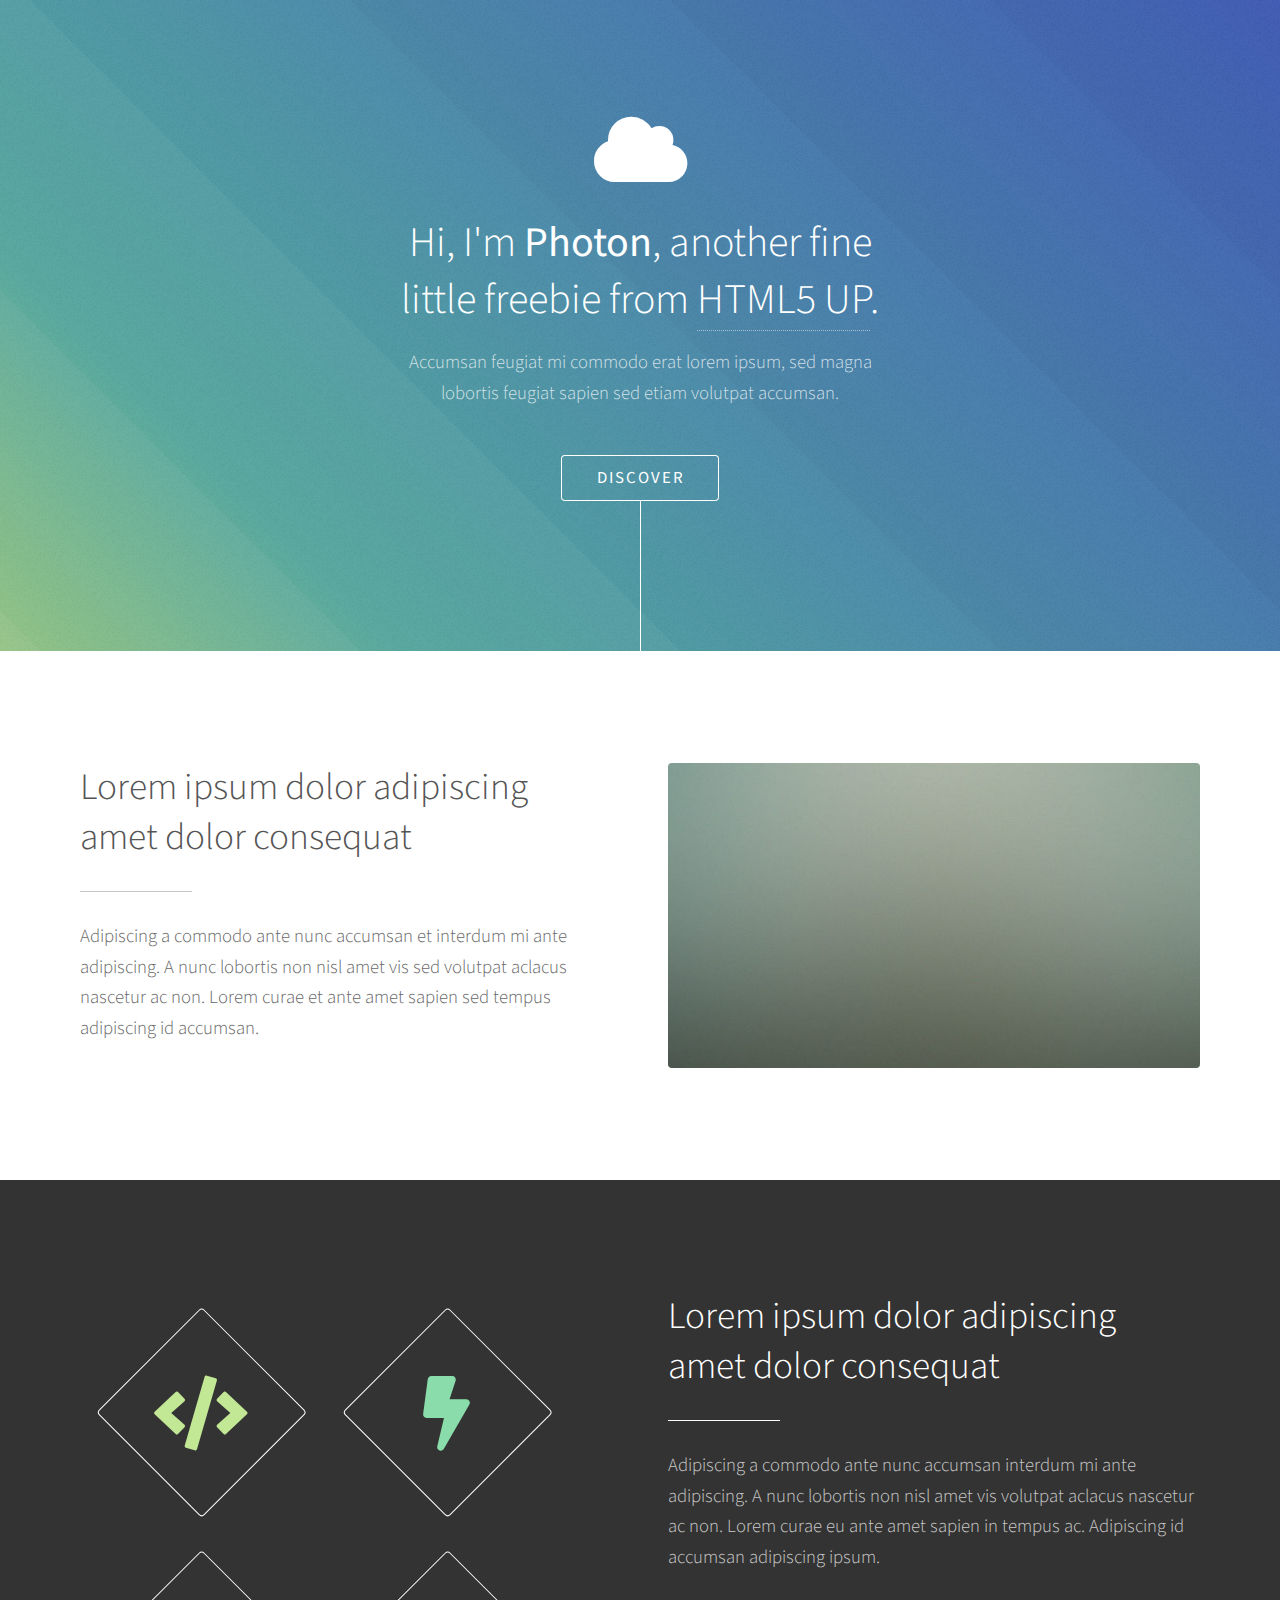
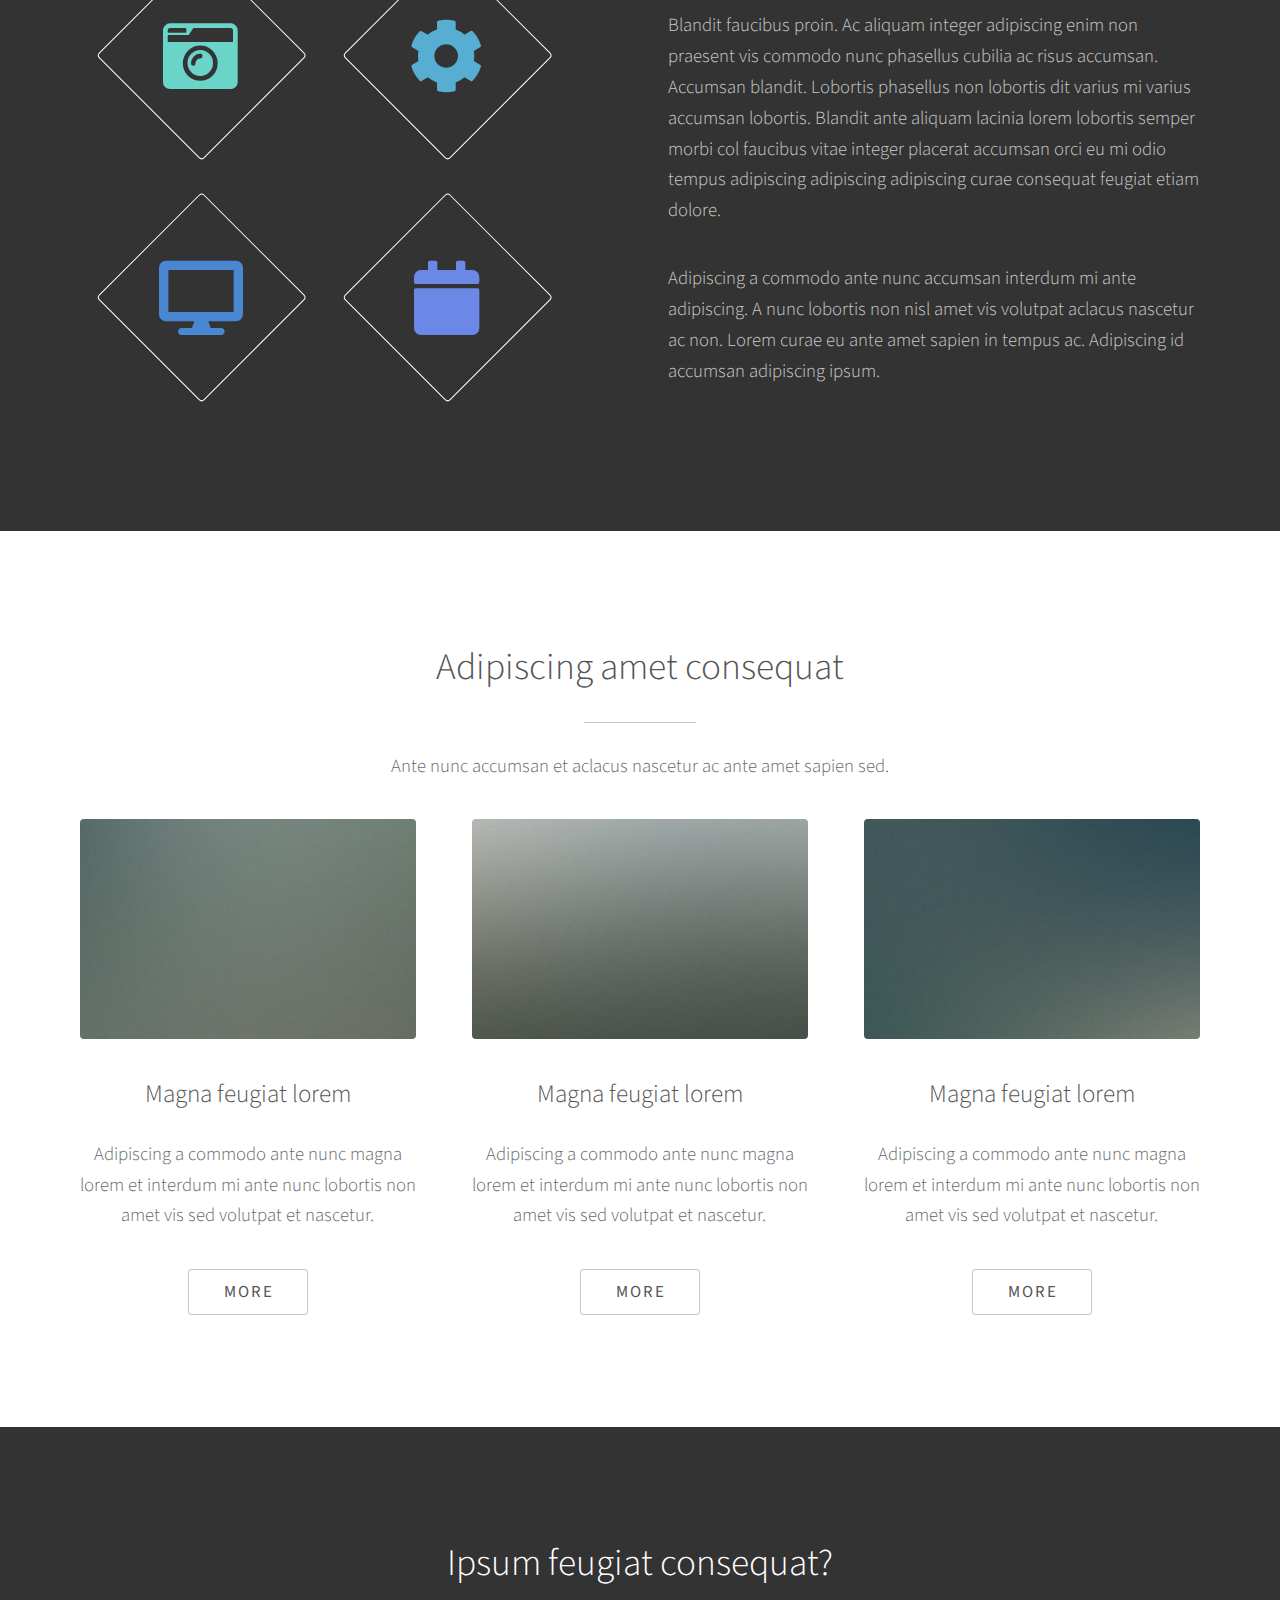
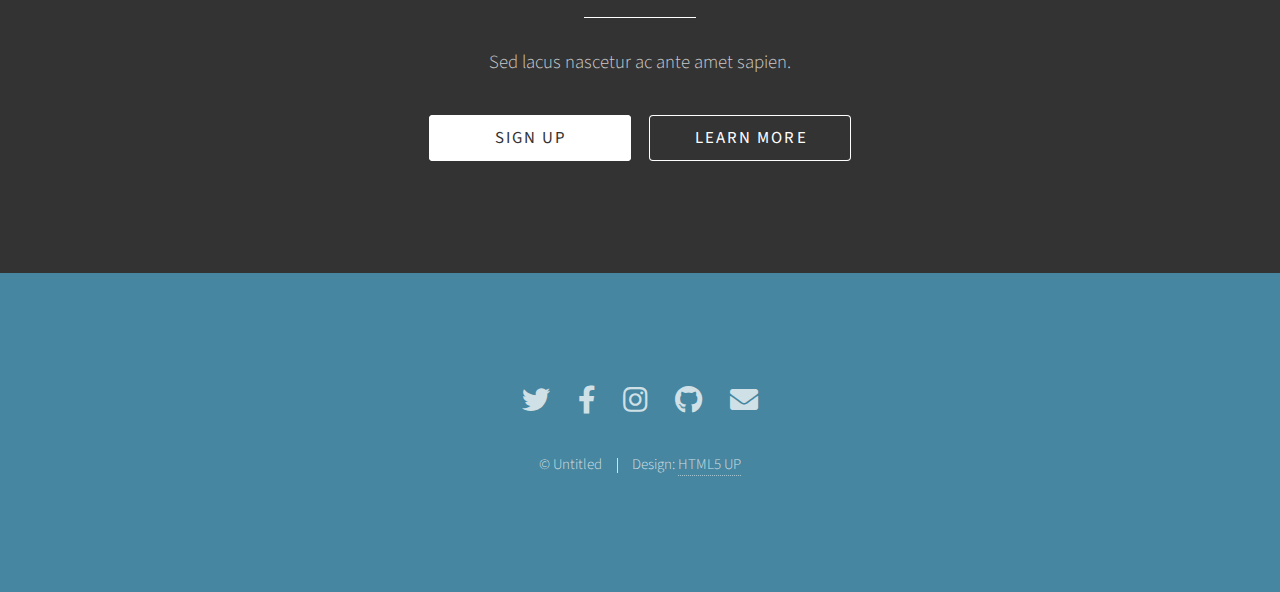
==== index.html @ ddff5d3e "Initial commit" ====
<!DOCTYPE HTML>
<!--
	Photon by HTML5 UP
	html5up.net | @ajlkn
	Free for personal and commercial use under the CCA 3.0 license (html5up.net/license)
-->
<html>
	<head>
		<title>Photon by HTML5 UP</title>
		<meta charset="utf-8" />
		<meta name="viewport" content="width=device-width, initial-scale=1, user-scalable=no" />
		<link rel="stylesheet" href="assets/css/main.css" />
		<noscript><link rel="stylesheet" href="assets/css/noscript.css" /></noscript>
	</head>
	<body class="is-preload">

		<!-- Header -->
			<section id="header">
				<div class="inner">
					<span class="icon solid major fa-cloud"></span>
					<h1>Hi, I'm <strong>Photon</strong>, another fine<br />
					little freebie from <a href="http://html5up.net">HTML5 UP</a>.</h1>
					<p>Accumsan feugiat mi commodo erat lorem ipsum, sed magna<br />
					lobortis feugiat sapien sed etiam volutpat accumsan.</p>
					<ul class="actions special">
						<li><a href="#one" class="button scrolly">Discover</a></li>
					</ul>
				</div>
			</section>

		<!-- One -->
			<section id="one" class="main style1">
				<div class="container">
					<div class="row gtr-150">
						<div class="col-6 col-12-medium">
							<header class="major">
								<h2>Lorem ipsum dolor adipiscing<br />
								amet dolor consequat</h2>
							</header>
							<p>Adipiscing a commodo ante nunc accumsan et interdum mi ante adipiscing. A nunc lobortis non nisl amet vis sed volutpat aclacus nascetur ac non. Lorem curae et ante amet sapien sed tempus adipiscing id accumsan.</p>
						</div>
						<div class="col-6 col-12-medium imp-medium">
							<span class="image fit"><img src="images/pic01.jpg" alt="" /></span>
						</div>
					</div>
				</div>
			</section>

		<!-- Two -->
			<section id="two" class="main style2">
				<div class="container">
					<div class="row gtr-150">
						<div class="col-6 col-12-medium">
							<ul class="major-icons">
								<li><span class="icon solid style1 major fa-code"></span></li>
								<li><span class="icon solid style2 major fa-bolt"></span></li>
								<li><span class="icon solid style3 major fa-camera-retro"></span></li>
								<li><span class="icon solid style4 major fa-cog"></span></li>
								<li><span class="icon solid style5 major fa-desktop"></span></li>
								<li><span class="icon solid style6 major fa-calendar"></span></li>
							</ul>
						</div>
						<div class="col-6 col-12-medium">
							<header class="major">
								<h2>Lorem ipsum dolor adipiscing<br />
								amet dolor consequat</h2>
							</header>
							<p>Adipiscing a commodo ante nunc accumsan interdum mi ante adipiscing. A nunc lobortis non nisl amet vis volutpat aclacus nascetur ac non. Lorem curae eu ante amet sapien in tempus ac. Adipiscing id accumsan adipiscing ipsum.</p>
							<p>Blandit faucibus proin. Ac aliquam integer adipiscing enim non praesent vis commodo nunc phasellus cubilia ac risus accumsan. Accumsan blandit. Lobortis phasellus non lobortis dit varius mi varius accumsan lobortis. Blandit ante aliquam lacinia lorem lobortis semper morbi col faucibus vitae integer placerat accumsan orci eu mi odio tempus adipiscing adipiscing adipiscing curae consequat feugiat etiam dolore.</p>
							<p>Adipiscing a commodo ante nunc accumsan interdum mi ante adipiscing. A nunc lobortis non nisl amet vis volutpat aclacus nascetur ac non. Lorem curae eu ante amet sapien in tempus ac. Adipiscing id accumsan adipiscing ipsum.</p>
						</div>
					</div>
				</div>
			</section>

		<!-- Three -->
			<section id="three" class="main style1 special">
				<div class="container">
					<header class="major">
						<h2>Adipiscing amet consequat</h2>
					</header>
					<p>Ante nunc accumsan et aclacus nascetur ac ante amet sapien sed.</p>
					<div class="row gtr-150">
						<div class="col-4 col-12-medium">
							<span class="image fit"><img src="images/pic02.jpg" alt="" /></span>
							<h3>Magna feugiat lorem</h3>
							<p>Adipiscing a commodo ante nunc magna lorem et interdum mi ante nunc lobortis non amet vis sed volutpat et nascetur.</p>
							<ul class="actions special">
								<li><a href="#" class="button">More</a></li>
							</ul>
						</div>
						<div class="col-4 col-12-medium">
							<span class="image fit"><img src="images/pic03.jpg" alt="" /></span>
							<h3>Magna feugiat lorem</h3>
							<p>Adipiscing a commodo ante nunc magna lorem et interdum mi ante nunc lobortis non amet vis sed volutpat et nascetur.</p>
							<ul class="actions special">
								<li><a href="#" class="button">More</a></li>
							</ul>
						</div>
						<div class="col-4 col-12-medium">
							<span class="image fit"><img src="images/pic04.jpg" alt="" /></span>
							<h3>Magna feugiat lorem</h3>
							<p>Adipiscing a commodo ante nunc magna lorem et interdum mi ante nunc lobortis non amet vis sed volutpat et nascetur.</p>
							<ul class="actions special">
								<li><a href="#" class="button">More</a></li>
							</ul>
						</div>
					</div>
				</div>
			</section>

		<!-- Four -->
			<section id="four" class="main style2 special">
				<div class="container">
					<header class="major">
						<h2>Ipsum feugiat consequat?</h2>
					</header>
					<p>Sed lacus nascetur ac ante amet sapien.</p>
					<ul class="actions special">
						<li><a href="#" class="button wide primary">Sign Up</a></li>
						<li><a href="#" class="button wide">Learn More</a></li>
					</ul>
				</div>
			</section>

		<!-- Five -->
		<!--
			<section id="five" class="main style1">
				<div class="container">
					<header class="major special">
						<h2>Elements</h2>
					</header>

					<section>
						<h4>Text</h4>
						<p>This is <b>bold</b> and this is <strong>strong</strong>. This is <i>italic</i> and this is <em>emphasized</em>.
						This is <sup>superscript</sup> text and this is <sub>subscript</sub> text.
						This is <u>underlined</u> and this is code: <code>for (;;) { ... }</code>. Finally, <a href="#">this is a link</a>.</p>
						<hr />
						<header>
							<h4>Heading with a Subtitle</h4>
							<p>Lorem ipsum dolor sit amet nullam id egestas urna aliquam</p>
						</header>
						<p>Nunc lacinia ante nunc ac lobortis. Interdum adipiscing gravida odio porttitor sem non mi integer non faucibus ornare mi ut ante amet placerat aliquet. Volutpat eu sed ante lacinia sapien lorem accumsan varius montes viverra nibh in adipiscing blandit tempus accumsan.</p>
						<header>
							<h5>Heading with a Subtitle</h5>
							<p>Lorem ipsum dolor sit amet nullam id egestas urna aliquam</p>
						</header>
						<p>Nunc lacinia ante nunc ac lobortis. Interdum adipiscing gravida odio porttitor sem non mi integer non faucibus ornare mi ut ante amet placerat aliquet. Volutpat eu sed ante lacinia sapien lorem accumsan varius montes viverra nibh in adipiscing blandit tempus accumsan.</p>
						<hr />
						<h2>Heading Level 2</h2>
						<h3>Heading Level 3</h3>
						<h4>Heading Level 4</h4>
						<h5>Heading Level 5</h5>
						<h6>Heading Level 6</h6>
						<hr />
						<h5>Blockquote</h5>
						<blockquote>Fringilla nisl. Donec accumsan interdum nisi, quis tincidunt felis sagittis eget tempus euismod. Vestibulum ante ipsum primis in faucibus vestibulum. Blandit adipiscing eu felis iaculis volutpat ac adipiscing accumsan faucibus. Vestibulum ante ipsum primis in faucibus lorem ipsum dolor sit amet nullam adipiscing eu felis.</blockquote>
						<h5>Preformatted</h5>
						<pre><code>i = 0;

while (!deck.isInOrder()) {
print 'Iteration ' + i;
deck.shuffle();
i++;
}

print 'It took ' + i + ' iterations to sort the deck.';</code></pre>
					</section>

					<section>
						<h4>Lists</h4>
						<div class="row">
							<div class="col-6 col-12-medium">
								<h5>Unordered</h5>
								<ul>
									<li>Dolor pulvinar etiam.</li>
									<li>Sagittis adipiscing.</li>
									<li>Felis enim feugiat.</li>
								</ul>
								<h5>Alternate</h5>
								<ul class="alt">
									<li>Dolor pulvinar etiam.</li>
									<li>Sagittis adipiscing.</li>
									<li>Felis enim feugiat.</li>
								</ul>
							</div>
							<div class="col-6 col-12-medium">
								<h5>Ordered</h5>
								<ol>
									<li>Dolor pulvinar etiam.</li>
									<li>Etiam vel felis viverra.</li>
									<li>Felis enim feugiat.</li>
									<li>Dolor pulvinar etiam.</li>
									<li>Etiam vel felis lorem.</li>
									<li>Felis enim et feugiat.</li>
								</ol>
								<h5>Icons</h5>
								<ul class="icons">
									<li><a href="#" class="icon brands fa-twitter"><span class="label">Twitter</span></a></li>
									<li><a href="#" class="icon brands fa-facebook-f"><span class="label">Facebook</span></a></li>
									<li><a href="#" class="icon brands fa-instagram"><span class="label">Instagram</span></a></li>
									<li><a href="#" class="icon brands fa-github"><span class="label">Github</span></a></li>
								</ul>
							</div>
						</div>
						<h5>Actions</h5>
						<div class="row">
							<div class="col-6 col-12-medium">
								<ul class="actions">
									<li><a href="#" class="button primary">Default</a></li>
									<li><a href="#" class="button">Default</a></li>
								</ul>
								<ul class="actions small">
									<li><a href="#" class="button primary small">Small</a></li>
									<li><a href="#" class="button small">Small</a></li>
								</ul>
								<ul class="actions stacked">
									<li><a href="#" class="button primary">Default</a></li>
									<li><a href="#" class="button">Default</a></li>
								</ul>
								<ul class="actions stacked">
									<li><a href="#" class="button primary small">Small</a></li>
									<li><a href="#" class="button small">Small</a></li>
								</ul>
							</div>
							<div class="col-6 col-12-medium">
								<ul class="actions stacked">
									<li><a href="#" class="button primary fit">Default</a></li>
									<li><a href="#" class="button fit">Default</a></li>
								</ul>
								<ul class="actions stacked">
									<li><a href="#" class="button primary small fit">Small</a></li>
									<li><a href="#" class="button small fit">Small</a></li>
								</ul>
							</div>
						</div>
					</section>

					<section>
						<h4>Table</h4>
						<h5>Default</h5>
						<div class="table-wrapper">
							<table>
								<thead>
									<tr>
										<th>Name</th>
										<th>Description</th>
										<th>Price</th>
									</tr>
								</thead>
								<tbody>
									<tr>
										<td>Item One</td>
										<td>Ante turpis integer aliquet porttitor.</td>
										<td>29.99</td>
									</tr>
									<tr>
										<td>Item Two</td>
										<td>Vis ac commodo adipiscing arcu aliquet.</td>
										<td>19.99</td>
									</tr>
									<tr>
										<td>Item Three</td>
										<td> Morbi faucibus arcu accumsan lorem.</td>
										<td>29.99</td>
									</tr>
									<tr>
										<td>Item Four</td>
										<td>Vitae integer tempus condimentum.</td>
										<td>19.99</td>
									</tr>
									<tr>
										<td>Item Five</td>
										<td>Ante turpis integer aliquet porttitor.</td>
										<td>29.99</td>
									</tr>
								</tbody>
								<tfoot>
									<tr>
										<td colspan="2"></td>
										<td>100.00</td>
									</tr>
								</tfoot>
							</table>
						</div>

						<h5>Alternate</h5>
						<div class="table-wrapper">
							<table class="alt">
								<thead>
									<tr>
										<th>Name</th>
										<th>Description</th>
										<th>Price</th>
									</tr>
								</thead>
								<tbody>
									<tr>
										<td>Item One</td>
										<td>Ante turpis integer aliquet porttitor.</td>
										<td>29.99</td>
									</tr>
									<tr>
										<td>Item Two</td>
										<td>Vis ac commodo adipiscing arcu aliquet.</td>
										<td>19.99</td>
									</tr>
									<tr>
										<td>Item Three</td>
										<td> Morbi faucibus arcu accumsan lorem.</td>
										<td>29.99</td>
									</tr>
									<tr>
										<td>Item Four</td>
										<td>Vitae integer tempus condimentum.</td>
										<td>19.99</td>
									</tr>
									<tr>
										<td>Item Five</td>
										<td>Ante turpis integer aliquet porttitor.</td>
										<td>29.99</td>
									</tr>
								</tbody>
								<tfoot>
									<tr>
										<td colspan="2"></td>
										<td>100.00</td>
									</tr>
								</tfoot>
							</table>
						</div>
					</section>

					<section>
						<h4>Buttons</h4>
						<ul class="actions">
							<li><a href="#" class="button primary">Primary</a></li>
							<li><a href="#" class="button">Default</a></li>
						</ul>
						<ul class="actions">
							<li><a href="#" class="button large">Large</a></li>
							<li><a href="#" class="button">Default</a></li>
							<li><a href="#" class="button small">Small</a></li>
						</ul>
						<ul class="actions fit">
							<li><a href="#" class="button fit">Fit</a></li>
							<li><a href="#" class="button primary fit">Fit</a></li>
							<li><a href="#" class="button fit">Fit</a></li>
						</ul>
						<ul class="actions fit small">
							<li><a href="#" class="button primary fit small">Fit + Small</a></li>
							<li><a href="#" class="button fit small">Fit + Small</a></li>
							<li><a href="#" class="button primary fit small">Fit + Small</a></li>
						</ul>
						<ul class="actions">
							<li><a href="#" class="button primary icon solid fa-download">Icon</a></li>
							<li><a href="#" class="button icon solid fa-download">Icon</a></li>
						</ul>
						<ul class="actions">
							<li><span class="button primary disabled">Disabled</span></li>
							<li><span class="button disabled">Disabled</span></li>
						</ul>
					</section>

					<section>
						<h4>Form</h4>
						<form method="post" action="#">
							<div class="row gtr-uniform gtr-50">
								<div class="col-6 col-12-xsmall">
									<input type="text" name="demo-name" id="demo-name" value="" placeholder="Name" />
								</div>
								<div class="col-6 col-12-xsmall">
									<input type="email" name="demo-email" id="demo-email" value="" placeholder="Email" />
								</div>
								<div class="col-12">
									<select name="demo-category" id="demo-category">
										<option value="">- Category -</option>
										<option value="1">Manufacturing</option>
										<option value="1">Shipping</option>
										<option value="1">Administration</option>
										<option value="1">Human Resources</option>
									</select>
								</div>
								<div class="col-4 col-12-small">
									<input type="radio" id="demo-priority-low" name="demo-priority" checked>
									<label for="demo-priority-low">Low</label>
								</div>
								<div class="col-4 col-12-small">
									<input type="radio" id="demo-priority-normal" name="demo-priority">
									<label for="demo-priority-normal">Normal</label>
								</div>
								<div class="col-4 col-12-small">
									<input type="radio" id="demo-priority-high" name="demo-priority">
									<label for="demo-priority-high">High</label>
								</div>
								<div class="col-6 col-12-small">
									<input type="checkbox" id="demo-copy" name="demo-copy">
									<label for="demo-copy">Email me a copy</label>
								</div>
								<div class="col-6 col-12-small">
									<input type="checkbox" id="demo-human" name="demo-human" checked>
									<label for="demo-human">Not a robot</label>
								</div>
								<div class="col-12">
									<textarea name="demo-message" id="demo-message" placeholder="Enter your message" rows="6"></textarea>
								</div>
								<div class="col-12">
									<ul class="actions">
										<li><input type="submit" value="Send Message" class="primary" /></li>
										<li><input type="reset" value="Reset" /></li>
									</ul>
								</div>
							</div>
						</form>
					</section>

					<section>
						<h4>Image</h4>
						<h5>Fit</h5>
						<div class="box alt">
							<div class="row gtr-uniform gtr-50">
								<div class="col-12"><span class="image fit"><img src="images/pic06.jpg" alt="" /></span></div>
								<div class="col-4"><span class="image fit"><img src="images/pic02.jpg" alt="" /></span></div>
								<div class="col-4"><span class="image fit"><img src="images/pic03.jpg" alt="" /></span></div>
								<div class="col-4"><span class="image fit"><img src="images/pic04.jpg" alt="" /></span></div>
								<div class="col-4"><span class="image fit"><img src="images/pic03.jpg" alt="" /></span></div>
								<div class="col-4"><span class="image fit"><img src="images/pic04.jpg" alt="" /></span></div>
								<div class="col-4"><span class="image fit"><img src="images/pic02.jpg" alt="" /></span></div>
								<div class="col-4"><span class="image fit"><img src="images/pic04.jpg" alt="" /></span></div>
								<div class="col-4"><span class="image fit"><img src="images/pic02.jpg" alt="" /></span></div>
								<div class="col-4"><span class="image fit"><img src="images/pic03.jpg" alt="" /></span></div>
							</div>
						</div>
						<h5>Left &amp; Right</h5>
						<p><span class="image left"><img src="images/pic05.jpg" alt="" /></span>Fringilla nisl. Donec accumsan interdum nisi, quis tincidunt felis sagittis eget. tempus euismod. Vestibulum ante ipsum primis in faucibus vestibulum. Blandit adipiscing eu felis iaculis volutpat ac adipiscing accumsan eu faucibus. Integer ac pellentesque praesent tincidunt felis sagittis eget. tempus euismod. Vestibulum ante ipsum primis in faucibus vestibulum. Blandit adipiscing eu felis iaculis volutpat ac adipiscing accumsan eu faucibus. Integer ac pellentesque praesent. Donec accumsan interdum nisi, quis tincidunt felis sagittis eget. tempus euismod. Vestibulum ante ipsum primis in faucibus vestibulum. Blandit adipiscing eu felis iaculis volutpat ac adipiscing accumsan eu faucibus. Integer ac pellentesque praesent tincidunt felis sagittis eget. tempus euismod. Vestibulum ante ipsum primis in faucibus vestibulum. Blandit adipiscing eu felis iaculis volutpat ac adipiscing accumsan eu faucibus. Integer ac pellentesque praesent. Blandit adipiscing eu felis iaculis volutpat ac adipiscing accumsan eu faucibus. Integer ac pellentesque praesent tincidunt felis sagittis eget. tempus euismod. Vestibulum ante ipsum primis in faucibus vestibulum. Blandit adipiscing eu felis iaculis volutpat ac adipiscing accumsan eu faucibus. Integer ac pellentesque praesent.</p>
						<p><span class="image right"><img src="images/pic05.jpg" alt="" /></span>Fringilla nisl. Donec accumsan interdum nisi, quis tincidunt felis sagittis eget. tempus euismod. Vestibulum ante ipsum primis in faucibus vestibulum. Blandit adipiscing eu felis iaculis volutpat ac adipiscing accumsan eu faucibus. Integer ac pellentesque praesent tincidunt felis sagittis eget. tempus euismod. Vestibulum ante ipsum primis in faucibus vestibulum. Blandit adipiscing eu felis iaculis volutpat ac adipiscing accumsan eu faucibus. Integer ac pellentesque praesent. Donec accumsan interdum nisi, quis tincidunt felis sagittis eget. tempus euismod. Vestibulum ante ipsum primis in faucibus vestibulum. Blandit adipiscing eu felis iaculis volutpat ac adipiscing accumsan eu faucibus. Integer ac pellentesque praesent tincidunt felis sagittis eget. tempus euismod. Vestibulum ante ipsum primis in faucibus vestibulum. Blandit adipiscing eu felis iaculis volutpat ac adipiscing accumsan eu faucibus. Integer ac pellentesque praesent. Blandit adipiscing eu felis iaculis volutpat ac adipiscing accumsan eu faucibus. Integer ac pellentesque praesent tincidunt felis sagittis eget. tempus euismod. Vestibulum ante ipsum primis in faucibus vestibulum. Blandit adipiscing eu felis iaculis volutpat ac adipiscing accumsan eu faucibus. Integer ac pellentesque praesent.</p>
					</section>

				</div>
			</section>
		-->

		<!-- Footer -->
			<section id="footer">
				<ul class="icons">
					<li><a href="#" class="icon brands alt fa-twitter"><span class="label">Twitter</span></a></li>
					<li><a href="#" class="icon brands alt fa-facebook-f"><span class="label">Facebook</span></a></li>
					<li><a href="#" class="icon brands alt fa-instagram"><span class="label">Instagram</span></a></li>
					<li><a href="#" class="icon brands alt fa-github"><span class="label">GitHub</span></a></li>
					<li><a href="#" class="icon solid alt fa-envelope"><span class="label">Email</span></a></li>
				</ul>
				<ul class="copyright">
					<li>&copy; Untitled</li><li>Design: <a href="http://html5up.net">HTML5 UP</a></li>
				</ul>
			</section>

		<!-- Scripts -->
			<script src="assets/js/jquery.min.js"></script>
			<script src="assets/js/jquery.scrolly.min.js"></script>
			<script src="assets/js/browser.min.js"></script>
			<script src="assets/js/breakpoints.min.js"></script>
			<script src="assets/js/util.js"></script>
			<script src="assets/js/main.js"></script>

	</body>
</html>
---- assets/css/main.css ----
@import url("fontawesome-all.min.css");
@import url("https://fonts.googleapis.com/css?family=Source+Sans+Pro:300,300italic,400,400italic");

/*
	Photon by HTML5 UP
	html5up.net | @ajlkn
	Free for personal and commercial use under the CCA 3.0 license (html5up.net/license)
*/

html, body, div, span, applet, object,
iframe, h1, h2, h3, h4, h5, h6, p, blockquote,
pre, a, abbr, acronym, address, big, cite,
code, del, dfn, em, img, ins, kbd, q, s, samp,
small, strike, strong, sub, sup, tt, var, b,
u, i, center, dl, dt, dd, ol, ul, li, fieldset,
form, label, legend, table, caption, tbody,
tfoot, thead, tr, th, td, article, aside,
canvas, details, embed, figure, figcaption,
footer, header, hgroup, menu, nav, output, ruby,
section, summary, time, mark, audio, video {
	margin: 0;
	padding: 0;
	border: 0;
	font-size: 100%;
	font: inherit;
	vertical-align: baseline;}

article, aside, details, figcaption, figure,
footer, header, hgroup, menu, nav, section {
	display: block;}

body {
	line-height: 1;
}

ol, ul {
	list-style: none;
}

blockquote, q {
	quotes: none;
}

	blockquote:before, blockquote:after, q:before, q:after {
		content: '';
		content: none;
	}

table {
	border-collapse: collapse;
	border-spacing: 0;
}

body {
	-webkit-text-size-adjust: none;
}

mark {
	background-color: transparent;
	color: inherit;
}

input::-moz-focus-inner {
	border: 0;
	padding: 0;
}

input, select, textarea {
	-moz-appearance: none;
	-webkit-appearance: none;
	-ms-appearance: none;
	appearance: none;
}

/* Basic */

	html {
		box-sizing: border-box;
	}

	*, *:before, *:after {
		box-sizing: inherit;
	}

	body {
		background: #fff;
	}

		body.is-preload *, body.is-preload *:before, body.is-preload *:after {
			-moz-animation: none !important;
			-webkit-animation: none !important;
			-ms-animation: none !important;
			animation: none !important;
			-moz-transition: none !important;
			-webkit-transition: none !important;
			-ms-transition: none !important;
			transition: none !important;
		}

	body, input, select, textarea {
		color: #666;
		font-family: "Source Sans Pro", Helvetica, sans-serif;
		font-size: 16pt;
		font-weight: 300;
		line-height: 1.65em;
	}

	a {
		-moz-transition: color 0.2s ease-in-out, border-color 0.2s ease-in-out;
		-webkit-transition: color 0.2s ease-in-out, border-color 0.2s ease-in-out;
		-ms-transition: color 0.2s ease-in-out, border-color 0.2s ease-in-out;
		transition: color 0.2s ease-in-out, border-color 0.2s ease-in-out;
		border-bottom: dotted 1px #666;
		color: inherit;
		text-decoration: none;
	}

		a:hover {
			border-bottom-color: transparent !important;
			color: #6bd4c8;
		}

	strong, b {
		color: #555;
		font-weight: 400;
	}

	em, i {
		font-style: italic;
	}

	p {
		margin: 0 0 2em 0;
	}

	h1, h2, h3, h4, h5, h6 {
		color: #555;
		line-height: 1em;
		margin: 0 0 1em 0;
	}

		h1 a, h2 a, h3 a, h4 a, h5 a, h6 a {
			color: inherit;
			text-decoration: none;
		}

	h1 {
		font-size: 2.25em;
		line-height: 1.35em;
	}

	h2 {
		font-size: 2em;
		line-height: 1.35em;
	}

	h3 {
		font-size: 1.35em;
		line-height: 1.5em;
	}

	h4 {
		font-size: 1.25em;
		line-height: 1.5em;
	}

	h5 {
		font-size: 0.9em;
		line-height: 1.5em;
	}

	h6 {
		font-size: 0.7em;
		line-height: 1.5em;
	}

	sub {
		font-size: 0.8em;
		position: relative;
		top: 0.5em;
	}

	sup {
		font-size: 0.8em;
		position: relative;
		top: -0.5em;
	}

	hr {
		border: 0;
		border-bottom: solid 1px rgba(144, 144, 144, 0.5);
		margin: 2em 0;
	}

		hr.major {
			margin: 3em 0;
		}

	blockquote {
		border-left: solid 4px rgba(144, 144, 144, 0.5);
		font-style: italic;
		margin: 0 0 2em 0;
		padding: 0.5em 0 0.5em 2em;
	}

	code {
		background: rgba(144, 144, 144, 0.075);
		border-radius: 4px;
		border: solid 1px rgba(144, 144, 144, 0.5);
		font-family: "Courier New", monospace;
		font-size: 0.9em;
		margin: 0 0.25em;
		padding: 0.25em 0.65em;
	}

	pre {
		-webkit-overflow-scrolling: touch;
		font-family: "Courier New", monospace;
		font-size: 0.9em;
		margin: 0 0 2em 0;
	}

		pre code {
			display: block;
			line-height: 1.75em;
			padding: 1em 1.5em;
			overflow-x: auto;
		}

	.align-left {
		text-align: left;
	}

	.align-center {
		text-align: center;
	}

	.align-right {
		text-align: right;
	}

/* Container */

	.container {
		margin: 0 auto;
		max-width: calc(100% - 4em);
		width: 60em;
	}

		.container.xsmall {
			width: 15em;
		}

		.container.small {
			width: 30em;
		}

		.container.medium {
			width: 45em;
		}

		.container.large {
			width: 75em;
		}

		.container.xlarge {
			width: 90em;
		}

		.container.max {
			width: 100%;
		}

		@media screen and (max-width: 980px) {

			.container {
				max-width: 100% !important;
				width: 100% !important;
			}

		}

		@media screen and (max-width: 480px) {

			.container {
				max-width: calc(100% - 3em);
			}

		}

/* Row */

	.row {
		display: flex;
		flex-wrap: wrap;
		box-sizing: border-box;
		align-items: stretch;
	}

		.row > * {
			box-sizing: border-box;
		}

		.row.gtr-uniform > * > :last-child {
			margin-bottom: 0;
		}

		.row.aln-left {
			justify-content: flex-start;
		}

		.row.aln-center {
			justify-content: center;
		}

		.row.aln-right {
			justify-content: flex-end;
		}

		.row.aln-top {
			align-items: flex-start;
		}

		.row.aln-middle {
			align-items: center;
		}

		.row.aln-bottom {
			align-items: flex-end;
		}

		.row > .imp {
			order: -1;
		}

		.row > .col-1 {
			width: 8.33333%;
		}

		.row > .off-1 {
			margin-left: 8.33333%;
		}

		.row > .col-2 {
			width: 16.66667%;
		}

		.row > .off-2 {
			margin-left: 16.66667%;
		}

		.row > .col-3 {
			width: 25%;
		}

		.row > .off-3 {
			margin-left: 25%;
		}

		.row > .col-4 {
			width: 33.33333%;
		}

		.row > .off-4 {
			margin-left: 33.33333%;
		}

		.row > .col-5 {
			width: 41.66667%;
		}

		.row > .off-5 {
			margin-left: 41.66667%;
		}

		.row > .col-6 {
			width: 50%;
		}

		.row > .off-6 {
			margin-left: 50%;
		}

		.row > .col-7 {
			width: 58.33333%;
		}

		.row > .off-7 {
			margin-left: 58.33333%;
		}

		.row > .col-8 {
			width: 66.66667%;
		}

		.row > .off-8 {
			margin-left: 66.66667%;
		}

		.row > .col-9 {
			width: 75%;
		}

		.row > .off-9 {
			margin-left: 75%;
		}

		.row > .col-10 {
			width: 83.33333%;
		}

		.row > .off-10 {
			margin-left: 83.33333%;
		}

		.row > .col-11 {
			width: 91.66667%;
		}

		.row > .off-11 {
			margin-left: 91.66667%;
		}

		.row > .col-12 {
			width: 100%;
		}

		.row > .off-12 {
			margin-left: 100%;
		}

		.row.gtr-0 {
			margin-top: 0;
			margin-left: 0em;
		}

			.row.gtr-0 > * {
				padding: 0 0 0 0em;
			}

			.row.gtr-0.gtr-uniform {
				margin-top: 0em;
			}

				.row.gtr-0.gtr-uniform > * {
					padding-top: 0em;
				}

		.row.gtr-25 {
			margin-top: 0;
			margin-left: -0.5em;
		}

			.row.gtr-25 > * {
				padding: 0 0 0 0.5em;
			}

			.row.gtr-25.gtr-uniform {
				margin-top: -0.5em;
			}

				.row.gtr-25.gtr-uniform > * {
					padding-top: 0.5em;
				}

		.row.gtr-50 {
			margin-top: 0;
			margin-left: -1em;
		}

			.row.gtr-50 > * {
				padding: 0 0 0 1em;
			}

			.row.gtr-50.gtr-uniform {
				margin-top: -1em;
			}

				.row.gtr-50.gtr-uniform > * {
					padding-top: 1em;
				}

		.row {
			margin-top: 0;
			margin-left: -2em;
		}

			.row > * {
				padding: 0 0 0 2em;
			}

			.row.gtr-uniform {
				margin-top: -2em;
			}

				.row.gtr-uniform > * {
					padding-top: 2em;
				}

		.row.gtr-150 {
			margin-top: 0;
			margin-left: -3em;
		}

			.row.gtr-150 > * {
				padding: 0 0 0 3em;
			}

			.row.gtr-150.gtr-uniform {
				margin-top: -3em;
			}

				.row.gtr-150.gtr-uniform > * {
					padding-top: 3em;
				}

		.row.gtr-200 {
			margin-top: 0;
			margin-left: -4em;
		}

			.row.gtr-200 > * {
				padding: 0 0 0 4em;
			}

			.row.gtr-200.gtr-uniform {
				margin-top: -4em;
			}

				.row.gtr-200.gtr-uniform > * {
					padding-top: 4em;
				}

		@media screen and (max-width: 1680px) {

			.row {
				display: flex;
				flex-wrap: wrap;
				box-sizing: border-box;
				align-items: stretch;
			}

				.row > * {
					box-sizing: border-box;
				}

				.row.gtr-uniform > * > :last-child {
					margin-bottom: 0;
				}

				.row.aln-left {
					justify-content: flex-start;
				}

				.row.aln-center {
					justify-content: center;
				}

				.row.aln-right {
					justify-content: flex-end;
				}

				.row.aln-top {
					align-items: flex-start;
				}

				.row.aln-middle {
					align-items: center;
				}

				.row.aln-bottom {
					align-items: flex-end;
				}

				.row > .imp-xlarge {
					order: -1;
				}

				.row > .col-1-xlarge {
					width: 8.33333%;
				}

				.row > .off-1-xlarge {
					margin-left: 8.33333%;
				}

				.row > .col-2-xlarge {
					width: 16.66667%;
				}

				.row > .off-2-xlarge {
					margin-left: 16.66667%;
				}

				.row > .col-3-xlarge {
					width: 25%;
				}

				.row > .off-3-xlarge {
					margin-left: 25%;
				}

				.row > .col-4-xlarge {
					width: 33.33333%;
				}

				.row > .off-4-xlarge {
					margin-left: 33.33333%;
				}

				.row > .col-5-xlarge {
					width: 41.66667%;
				}

				.row > .off-5-xlarge {
					margin-left: 41.66667%;
				}

				.row > .col-6-xlarge {
					width: 50%;
				}

				.row > .off-6-xlarge {
					margin-left: 50%;
				}

				.row > .col-7-xlarge {
					width: 58.33333%;
				}

				.row > .off-7-xlarge {
					margin-left: 58.33333%;
				}

				.row > .col-8-xlarge {
					width: 66.66667%;
				}

				.row > .off-8-xlarge {
					margin-left: 66.66667%;
				}

				.row > .col-9-xlarge {
					width: 75%;
				}

				.row > .off-9-xlarge {
					margin-left: 75%;
				}

				.row > .col-10-xlarge {
					width: 83.33333%;
				}

				.row > .off-10-xlarge {
					margin-left: 83.33333%;
				}

				.row > .col-11-xlarge {
					width: 91.66667%;
				}

				.row > .off-11-xlarge {
					margin-left: 91.66667%;
				}

				.row > .col-12-xlarge {
					width: 100%;
				}

				.row > .off-12-xlarge {
					margin-left: 100%;
				}

				.row.gtr-0 {
					margin-top: 0;
					margin-left: 0em;
				}

					.row.gtr-0 > * {
						padding: 0 0 0 0em;
					}

					.row.gtr-0.gtr-uniform {
						margin-top: 0em;
					}

						.row.gtr-0.gtr-uniform > * {
							padding-top: 0em;
						}

				.row.gtr-25 {
					margin-top: 0;
					margin-left: -0.5em;
				}

					.row.gtr-25 > * {
						padding: 0 0 0 0.5em;
					}

					.row.gtr-25.gtr-uniform {
						margin-top: -0.5em;
					}

						.row.gtr-25.gtr-uniform > * {
							padding-top: 0.5em;
						}

				.row.gtr-50 {
					margin-top: 0;
					margin-left: -1em;
				}

					.row.gtr-50 > * {
						padding: 0 0 0 1em;
					}

					.row.gtr-50.gtr-uniform {
						margin-top: -1em;
					}

						.row.gtr-50.gtr-uniform > * {
							padding-top: 1em;
						}

				.row {
					margin-top: 0;
					margin-left: -2em;
				}

					.row > * {
						padding: 0 0 0 2em;
					}

					.row.gtr-uniform {
						margin-top: -2em;
					}

						.row.gtr-uniform > * {
							padding-top: 2em;
						}

				.row.gtr-150 {
					margin-top: 0;
					margin-left: -3em;
				}

					.row.gtr-150 > * {
						padding: 0 0 0 3em;
					}

					.row.gtr-150.gtr-uniform {
						margin-top: -3em;
					}

						.row.gtr-150.gtr-uniform > * {
							padding-top: 3em;
						}

				.row.gtr-200 {
					margin-top: 0;
					margin-left: -4em;
				}

					.row.gtr-200 > * {
						padding: 0 0 0 4em;
					}

					.row.gtr-200.gtr-uniform {
						margin-top: -4em;
					}

						.row.gtr-200.gtr-uniform > * {
							padding-top: 4em;
						}

		}

		@media screen and (max-width: 1140px) {

			.row {
				display: flex;
				flex-wrap: wrap;
				box-sizing: border-box;
				align-items: stretch;
			}

				.row > * {
					box-sizing: border-box;
				}

				.row.gtr-uniform > * > :last-child {
					margin-bottom: 0;
				}

				.row.aln-left {
					justify-content: flex-start;
				}

				.row.aln-center {
					justify-content: center;
				}

				.row.aln-right {
					justify-content: flex-end;
				}

				.row.aln-top {
					align-items: flex-start;
				}

				.row.aln-middle {
					align-items: center;
				}

				.row.aln-bottom {
					align-items: flex-end;
				}

				.row > .imp-large {
					order: -1;
				}

				.row > .col-1-large {
					width: 8.33333%;
				}

				.row > .off-1-large {
					margin-left: 8.33333%;
				}

				.row > .col-2-large {
					width: 16.66667%;
				}

				.row > .off-2-large {
					margin-left: 16.66667%;
				}

				.row > .col-3-large {
					width: 25%;
				}

				.row > .off-3-large {
					margin-left: 25%;
				}

				.row > .col-4-large {
					width: 33.33333%;
				}

				.row > .off-4-large {
					margin-left: 33.33333%;
				}

				.row > .col-5-large {
					width: 41.66667%;
				}

				.row > .off-5-large {
					margin-left: 41.66667%;
				}

				.row > .col-6-large {
					width: 50%;
				}

				.row > .off-6-large {
					margin-left: 50%;
				}

				.row > .col-7-large {
					width: 58.33333%;
				}

				.row > .off-7-large {
					margin-left: 58.33333%;
				}

				.row > .col-8-large {
					width: 66.66667%;
				}

				.row > .off-8-large {
					margin-left: 66.66667%;
				}

				.row > .col-9-large {
					width: 75%;
				}

				.row > .off-9-large {
					margin-left: 75%;
				}

				.row > .col-10-large {
					width: 83.33333%;
				}

				.row > .off-10-large {
					margin-left: 83.33333%;
				}

				.row > .col-11-large {
					width: 91.66667%;
				}

				.row > .off-11-large {
					margin-left: 91.66667%;
				}

				.row > .col-12-large {
					width: 100%;
				}

				.row > .off-12-large {
					margin-left: 100%;
				}

				.row.gtr-0 {
					margin-top: 0;
					margin-left: 0em;
				}

					.row.gtr-0 > * {
						padding: 0 0 0 0em;
					}

					.row.gtr-0.gtr-uniform {
						margin-top: 0em;
					}

						.row.gtr-0.gtr-uniform > * {
							padding-top: 0em;
						}

				.row.gtr-25 {
					margin-top: 0;
					margin-left: -0.5em;
				}

					.row.gtr-25 > * {
						padding: 0 0 0 0.5em;
					}

					.row.gtr-25.gtr-uniform {
						margin-top: -0.5em;
					}

						.row.gtr-25.gtr-uniform > * {
							padding-top: 0.5em;
						}

				.row.gtr-50 {
					margin-top: 0;
					margin-left: -1em;
				}

					.row.gtr-50 > * {
						padding: 0 0 0 1em;
					}

					.row.gtr-50.gtr-uniform {
						margin-top: -1em;
					}

						.row.gtr-50.gtr-uniform > * {
							padding-top: 1em;
						}

				.row {
					margin-top: 0;
					margin-left: -2em;
				}

					.row > * {
						padding: 0 0 0 2em;
					}

					.row.gtr-uniform {
						margin-top: -2em;
					}

						.row.gtr-uniform > * {
							padding-top: 2em;
						}

				.row.gtr-150 {
					margin-top: 0;
					margin-left: -3em;
				}

					.row.gtr-150 > * {
						padding: 0 0 0 3em;
					}

					.row.gtr-150.gtr-uniform {
						margin-top: -3em;
					}

						.row.gtr-150.gtr-uniform > * {
							padding-top: 3em;
						}

				.row.gtr-200 {
					margin-top: 0;
					margin-left: -4em;
				}

					.row.gtr-200 > * {
						padding: 0 0 0 4em;
					}

					.row.gtr-200.gtr-uniform {
						margin-top: -4em;
					}

						.row.gtr-200.gtr-uniform > * {
							padding-top: 4em;
						}

		}

		@media screen and (max-width: 980px) {

			.row {
				display: flex;
				flex-wrap: wrap;
				box-sizing: border-box;
				align-items: stretch;
			}

				.row > * {
					box-sizing: border-box;
				}

				.row.gtr-uniform > * > :last-child {
					margin-bottom: 0;
				}

				.row.aln-left {
					justify-content: flex-start;
				}

				.row.aln-center {
					justify-content: center;
				}

				.row.aln-right {
					justify-content: flex-end;
				}

				.row.aln-top {
					align-items: flex-start;
				}

				.row.aln-middle {
					align-items: center;
				}

				.row.aln-bottom {
					align-items: flex-end;
				}

				.row > .imp-medium {
					order: -1;
				}

				.row > .col-1-medium {
					width: 8.33333%;
				}

				.row > .off-1-medium {
					margin-left: 8.33333%;
				}

				.row > .col-2-medium {
					width: 16.66667%;
				}

				.row > .off-2-medium {
					margin-left: 16.66667%;
				}

				.row > .col-3-medium {
					width: 25%;
				}

				.row > .off-3-medium {
					margin-left: 25%;
				}

				.row > .col-4-medium {
					width: 33.33333%;
				}

				.row > .off-4-medium {
					margin-left: 33.33333%;
				}

				.row > .col-5-medium {
					width: 41.66667%;
				}

				.row > .off-5-medium {
					margin-left: 41.66667%;
				}

				.row > .col-6-medium {
					width: 50%;
				}

				.row > .off-6-medium {
					margin-left: 50%;
				}

				.row > .col-7-medium {
					width: 58.33333%;
				}

				.row > .off-7-medium {
					margin-left: 58.33333%;
				}

				.row > .col-8-medium {
					width: 66.66667%;
				}

				.row > .off-8-medium {
					margin-left: 66.66667%;
				}

				.row > .col-9-medium {
					width: 75%;
				}

				.row > .off-9-medium {
					margin-left: 75%;
				}

				.row > .col-10-medium {
					width: 83.33333%;
				}

				.row > .off-10-medium {
					margin-left: 83.33333%;
				}

				.row > .col-11-medium {
					width: 91.66667%;
				}

				.row > .off-11-medium {
					margin-left: 91.66667%;
				}

				.row > .col-12-medium {
					width: 100%;
				}

				.row > .off-12-medium {
					margin-left: 100%;
				}

				.row.gtr-0 {
					margin-top: 0;
					margin-left: 0em;
				}

					.row.gtr-0 > * {
						padding: 0 0 0 0em;
					}

					.row.gtr-0.gtr-uniform {
						margin-top: 0em;
					}

						.row.gtr-0.gtr-uniform > * {
							padding-top: 0em;
						}

				.row.gtr-25 {
					margin-top: 0;
					margin-left: -0.5em;
				}

					.row.gtr-25 > * {
						padding: 0 0 0 0.5em;
					}

					.row.gtr-25.gtr-uniform {
						margin-top: -0.5em;
					}

						.row.gtr-25.gtr-uniform > * {
							padding-top: 0.5em;
						}

				.row.gtr-50 {
					margin-top: 0;
					margin-left: -1em;
				}

					.row.gtr-50 > * {
						padding: 0 0 0 1em;
					}

					.row.gtr-50.gtr-uniform {
						margin-top: -1em;
					}

						.row.gtr-50.gtr-uniform > * {
							padding-top: 1em;
						}

				.row {
					margin-top: 0;
					margin-left: -2em;
				}

					.row > * {
						padding: 0 0 0 2em;
					}

					.row.gtr-uniform {
						margin-top: -2em;
					}

						.row.gtr-uniform > * {
							padding-top: 2em;
						}

				.row.gtr-150 {
					margin-top: 0;
					margin-left: -3em;
				}

					.row.gtr-150 > * {
						padding: 0 0 0 3em;
					}

					.row.gtr-150.gtr-uniform {
						margin-top: -3em;
					}

						.row.gtr-150.gtr-uniform > * {
							padding-top: 3em;
						}

				.row.gtr-200 {
					margin-top: 0;
					margin-left: -4em;
				}

					.row.gtr-200 > * {
						padding: 0 0 0 4em;
					}

					.row.gtr-200.gtr-uniform {
						margin-top: -4em;
					}

						.row.gtr-200.gtr-uniform > * {
							padding-top: 4em;
						}

		}

		@media screen and (max-width: 736px) {

			.row {
				display: flex;
				flex-wrap: wrap;
				box-sizing: border-box;
				align-items: stretch;
			}

				.row > * {
					box-sizing: border-box;
				}

				.row.gtr-uniform > * > :last-child {
					margin-bottom: 0;
				}

				.row.aln-left {
					justify-content: flex-start;
				}

				.row.aln-center {
					justify-content: center;
				}

				.row.aln-right {
					justify-content: flex-end;
				}

				.row.aln-top {
					align-items: flex-start;
				}

				.row.aln-middle {
					align-items: center;
				}

				.row.aln-bottom {
					align-items: flex-end;
				}

				.row > .imp-small {
					order: -1;
				}

				.row > .col-1-small {
					width: 8.33333%;
				}

				.row > .off-1-small {
					margin-left: 8.33333%;
				}

				.row > .col-2-small {
					width: 16.66667%;
				}

				.row > .off-2-small {
					margin-left: 16.66667%;
				}

				.row > .col-3-small {
					width: 25%;
				}

				.row > .off-3-small {
					margin-left: 25%;
				}

				.row > .col-4-small {
					width: 33.33333%;
				}

				.row > .off-4-small {
					margin-left: 33.33333%;
				}

				.row > .col-5-small {
					width: 41.66667%;
				}

				.row > .off-5-small {
					margin-left: 41.66667%;
				}

				.row > .col-6-small {
					width: 50%;
				}

				.row > .off-6-small {
					margin-left: 50%;
				}

				.row > .col-7-small {
					width: 58.33333%;
				}

				.row > .off-7-small {
					margin-left: 58.33333%;
				}

				.row > .col-8-small {
					width: 66.66667%;
				}

				.row > .off-8-small {
					margin-left: 66.66667%;
				}

				.row > .col-9-small {
					width: 75%;
				}

				.row > .off-9-small {
					margin-left: 75%;
				}

				.row > .col-10-small {
					width: 83.33333%;
				}

				.row > .off-10-small {
					margin-left: 83.33333%;
				}

				.row > .col-11-small {
					width: 91.66667%;
				}

				.row > .off-11-small {
					margin-left: 91.66667%;
				}

				.row > .col-12-small {
					width: 100%;
				}

				.row > .off-12-small {
					margin-left: 100%;
				}

				.row.gtr-0 {
					margin-top: 0;
					margin-left: 0em;
				}

					.row.gtr-0 > * {
						padding: 0 0 0 0em;
					}

					.row.gtr-0.gtr-uniform {
						margin-top: 0em;
					}

						.row.gtr-0.gtr-uniform > * {
							padding-top: 0em;
						}

				.row.gtr-25 {
					margin-top: 0;
					margin-left: -0.5em;
				}

					.row.gtr-25 > * {
						padding: 0 0 0 0.5em;
					}

					.row.gtr-25.gtr-uniform {
						margin-top: -0.5em;
					}

						.row.gtr-25.gtr-uniform > * {
							padding-top: 0.5em;
						}

				.row.gtr-50 {
					margin-top: 0;
					margin-left: -1em;
				}

					.row.gtr-50 > * {
						padding: 0 0 0 1em;
					}

					.row.gtr-50.gtr-uniform {
						margin-top: -1em;
					}

						.row.gtr-50.gtr-uniform > * {
							padding-top: 1em;
						}

				.row {
					margin-top: 0;
					margin-left: -2em;
				}

					.row > * {
						padding: 0 0 0 2em;
					}

					.row.gtr-uniform {
						margin-top: -2em;
					}

						.row.gtr-uniform > * {
							padding-top: 2em;
						}

				.row.gtr-150 {
					margin-top: 0;
					margin-left: -3em;
				}

					.row.gtr-150 > * {
						padding: 0 0 0 3em;
					}

					.row.gtr-150.gtr-uniform {
						margin-top: -3em;
					}

						.row.gtr-150.gtr-uniform > * {
							padding-top: 3em;
						}

				.row.gtr-200 {
					margin-top: 0;
					margin-left: -4em;
				}

					.row.gtr-200 > * {
						padding: 0 0 0 4em;
					}

					.row.gtr-200.gtr-uniform {
						margin-top: -4em;
					}

						.row.gtr-200.gtr-uniform > * {
							padding-top: 4em;
						}

		}

		@media screen and (max-width: 480px) {

			.row {
				display: flex;
				flex-wrap: wrap;
				box-sizing: border-box;
				align-items: stretch;
			}

				.row > * {
					box-sizing: border-box;
				}

				.row.gtr-uniform > * > :last-child {
					margin-bottom: 0;
				}

				.row.aln-left {
					justify-content: flex-start;
				}

				.row.aln-center {
					justify-content: center;
				}

				.row.aln-right {
					justify-content: flex-end;
				}

				.row.aln-top {
					align-items: flex-start;
				}

				.row.aln-middle {
					align-items: center;
				}

				.row.aln-bottom {
					align-items: flex-end;
				}

				.row > .imp-xsmall {
					order: -1;
				}

				.row > .col-1-xsmall {
					width: 8.33333%;
				}

				.row > .off-1-xsmall {
					margin-left: 8.33333%;
				}

				.row > .col-2-xsmall {
					width: 16.66667%;
				}

				.row > .off-2-xsmall {
					margin-left: 16.66667%;
				}

				.row > .col-3-xsmall {
					width: 25%;
				}

				.row > .off-3-xsmall {
					margin-left: 25%;
				}

				.row > .col-4-xsmall {
					width: 33.33333%;
				}

				.row > .off-4-xsmall {
					margin-left: 33.33333%;
				}

				.row > .col-5-xsmall {
					width: 41.66667%;
				}

				.row > .off-5-xsmall {
					margin-left: 41.66667%;
				}

				.row > .col-6-xsmall {
					width: 50%;
				}

				.row > .off-6-xsmall {
					margin-left: 50%;
				}

				.row > .col-7-xsmall {
					width: 58.33333%;
				}

				.row > .off-7-xsmall {
					margin-left: 58.33333%;
				}

				.row > .col-8-xsmall {
					width: 66.66667%;
				}

				.row > .off-8-xsmall {
					margin-left: 66.66667%;
				}

				.row > .col-9-xsmall {
					width: 75%;
				}

				.row > .off-9-xsmall {
					margin-left: 75%;
				}

				.row > .col-10-xsmall {
					width: 83.33333%;
				}

				.row > .off-10-xsmall {
					margin-left: 83.33333%;
				}

				.row > .col-11-xsmall {
					width: 91.66667%;
				}

				.row > .off-11-xsmall {
					margin-left: 91.66667%;
				}

				.row > .col-12-xsmall {
					width: 100%;
				}

				.row > .off-12-xsmall {
					margin-left: 100%;
				}

				.row.gtr-0 {
					margin-top: 0;
					margin-left: 0em;
				}

					.row.gtr-0 > * {
						padding: 0 0 0 0em;
					}

					.row.gtr-0.gtr-uniform {
						margin-top: 0em;
					}

						.row.gtr-0.gtr-uniform > * {
							padding-top: 0em;
						}

				.row.gtr-25 {
					margin-top: 0;
					margin-left: -0.5em;
				}

					.row.gtr-25 > * {
						padding: 0 0 0 0.5em;
					}

					.row.gtr-25.gtr-uniform {
						margin-top: -0.5em;
					}

						.row.gtr-25.gtr-uniform > * {
							padding-top: 0.5em;
						}

				.row.gtr-50 {
					margin-top: 0;
					margin-left: -1em;
				}

					.row.gtr-50 > * {
						padding: 0 0 0 1em;
					}

					.row.gtr-50.gtr-uniform {
						margin-top: -1em;
					}

						.row.gtr-50.gtr-uniform > * {
							padding-top: 1em;
						}

				.row {
					margin-top: 0;
					margin-left: -2em;
				}

					.row > * {
						padding: 0 0 0 2em;
					}

					.row.gtr-uniform {
						margin-top: -2em;
					}

						.row.gtr-uniform > * {
							padding-top: 2em;
						}

				.row.gtr-150 {
					margin-top: 0;
					margin-left: -3em;
				}

					.row.gtr-150 > * {
						padding: 0 0 0 3em;
					}

					.row.gtr-150.gtr-uniform {
						margin-top: -3em;
					}

						.row.gtr-150.gtr-uniform > * {
							padding-top: 3em;
						}

				.row.gtr-200 {
					margin-top: 0;
					margin-left: -4em;
				}

					.row.gtr-200 > * {
						padding: 0 0 0 4em;
					}

					.row.gtr-200.gtr-uniform {
						margin-top: -4em;
					}

						.row.gtr-200.gtr-uniform > * {
							padding-top: 4em;
						}

		}

		@media screen and (max-width: 320px) {

			.row {
				display: flex;
				flex-wrap: wrap;
				box-sizing: border-box;
				align-items: stretch;
			}

				.row > * {
					box-sizing: border-box;
				}

				.row.gtr-uniform > * > :last-child {
					margin-bottom: 0;
				}

				.row.aln-left {
					justify-content: flex-start;
				}

				.row.aln-center {
					justify-content: center;
				}

				.row.aln-right {
					justify-content: flex-end;
				}

				.row.aln-top {
					align-items: flex-start;
				}

				.row.aln-middle {
					align-items: center;
				}

				.row.aln-bottom {
					align-items: flex-end;
				}

				.row > .imp-xxsmall {
					order: -1;
				}

				.row > .col-1-xxsmall {
					width: 8.33333%;
				}

				.row > .off-1-xxsmall {
					margin-left: 8.33333%;
				}

				.row > .col-2-xxsmall {
					width: 16.66667%;
				}

				.row > .off-2-xxsmall {
					margin-left: 16.66667%;
				}

				.row > .col-3-xxsmall {
					width: 25%;
				}

				.row > .off-3-xxsmall {
					margin-left: 25%;
				}

				.row > .col-4-xxsmall {
					width: 33.33333%;
				}

				.row > .off-4-xxsmall {
					margin-left: 33.33333%;
				}

				.row > .col-5-xxsmall {
					width: 41.66667%;
				}

				.row > .off-5-xxsmall {
					margin-left: 41.66667%;
				}

				.row > .col-6-xxsmall {
					width: 50%;
				}

				.row > .off-6-xxsmall {
					margin-left: 50%;
				}

				.row > .col-7-xxsmall {
					width: 58.33333%;
				}

				.row > .off-7-xxsmall {
					margin-left: 58.33333%;
				}

				.row > .col-8-xxsmall {
					width: 66.66667%;
				}

				.row > .off-8-xxsmall {
					margin-left: 66.66667%;
				}

				.row > .col-9-xxsmall {
					width: 75%;
				}

				.row > .off-9-xxsmall {
					margin-left: 75%;
				}

				.row > .col-10-xxsmall {
					width: 83.33333%;
				}

				.row > .off-10-xxsmall {
					margin-left: 83.33333%;
				}

				.row > .col-11-xxsmall {
					width: 91.66667%;
				}

				.row > .off-11-xxsmall {
					margin-left: 91.66667%;
				}

				.row > .col-12-xxsmall {
					width: 100%;
				}

				.row > .off-12-xxsmall {
					margin-left: 100%;
				}

				.row.gtr-0 {
					margin-top: 0;
					margin-left: 0em;
				}

					.row.gtr-0 > * {
						padding: 0 0 0 0em;
					}

					.row.gtr-0.gtr-uniform {
						margin-top: 0em;
					}

						.row.gtr-0.gtr-uniform > * {
							padding-top: 0em;
						}

				.row.gtr-25 {
					margin-top: 0;
					margin-left: -0.5em;
				}

					.row.gtr-25 > * {
						padding: 0 0 0 0.5em;
					}

					.row.gtr-25.gtr-uniform {
						margin-top: -0.5em;
					}

						.row.gtr-25.gtr-uniform > * {
							padding-top: 0.5em;
						}

				.row.gtr-50 {
					margin-top: 0;
					margin-left: -1em;
				}

					.row.gtr-50 > * {
						padding: 0 0 0 1em;
					}

					.row.gtr-50.gtr-uniform {
						margin-top: -1em;
					}

						.row.gtr-50.gtr-uniform > * {
							padding-top: 1em;
						}

				.row {
					margin-top: 0;
					margin-left: -2em;
				}

					.row > * {
						padding: 0 0 0 2em;
					}

					.row.gtr-uniform {
						margin-top: -2em;
					}

						.row.gtr-uniform > * {
							padding-top: 2em;
						}

				.row.gtr-150 {
					margin-top: 0;
					margin-left: -3em;
				}

					.row.gtr-150 > * {
						padding: 0 0 0 3em;
					}

					.row.gtr-150.gtr-uniform {
						margin-top: -3em;
					}

						.row.gtr-150.gtr-uniform > * {
							padding-top: 3em;
						}

				.row.gtr-200 {
					margin-top: 0;
					margin-left: -4em;
				}

					.row.gtr-200 > * {
						padding: 0 0 0 4em;
					}

					.row.gtr-200.gtr-uniform {
						margin-top: -4em;
					}

						.row.gtr-200.gtr-uniform > * {
							padding-top: 4em;
						}

		}

/* Section/Article */

	section.special, article.special {
		text-align: center;
	}

	header p {
		color: #999;
		margin: 0 0 1.5em 0;
		position: relative;
	}

	header h2 + p {
		font-size: 1.25em;
		line-height: 1.5em;
		margin-top: -1em;
	}

	header h3 + p {
		font-size: 1.1em;
		line-height: 1.5em;
		margin-top: -0.8em;
	}

	header h4 + p,
	header h5 + p,
	header h6 + p {
		font-size: 0.9em;
		line-height: 1.5em;
		margin-top: -0.6em;
	}

	header.major {
		margin: 0 0 1em 0;
	}

		header.major:after {
			background: rgba(144, 144, 144, 0.5);
			content: '';
			display: inline-block;
			height: 1px;
			margin-top: 1.5em;
			width: 6em;
		}

		header.major h2, header.major h3, header.major h4, header.major h5, header.major h6 {
			margin: 0;
		}

		header.major p {
			margin: 0.7em 0 0 0;
		}

	header.special {
		text-align: center;
	}

/* Form */

	form {
		margin: 0 0 2em 0;
	}

	label {
		color: #555;
		display: block;
		font-size: 0.9em;
		font-weight: 400;
		margin: 0 0 1em 0;
	}

	input[type="text"],
	input[type="password"],
	input[type="email"],
	select,
	textarea {
		-moz-appearance: none;
		-webkit-appearance: none;
		-ms-appearance: none;
		appearance: none;
		background: rgba(144, 144, 144, 0.075);
		border-radius: 4px;
		border: none;
		border: solid 1px rgba(144, 144, 144, 0.5);
		color: inherit;
		display: block;
		outline: 0;
		padding: 0 1em;
		text-decoration: none;
		width: 100%;
	}

		input[type="text"]:invalid,
		input[type="password"]:invalid,
		input[type="email"]:invalid,
		select:invalid,
		textarea:invalid {
			box-shadow: none;
		}

		input[type="text"]:focus,
		input[type="password"]:focus,
		input[type="email"]:focus,
		select:focus,
		textarea:focus {
			border-color: #6bd4c8;
		}

	select {
		background-image: url("data:image/svg+xml;charset=utf8,%3Csvg xmlns='http://www.w3.org/2000/svg' width='40' height='40' preserveAspectRatio='none' viewBox='0 0 40 40'%3E%3Cpath d='M9.4,12.3l10.4,10.4l10.4-10.4c0.2-0.2,0.5-0.4,0.9-0.4c0.3,0,0.6,0.1,0.9,0.4l3.3,3.3c0.2,0.2,0.4,0.5,0.4,0.9 c0,0.4-0.1,0.6-0.4,0.9L20.7,31.9c-0.2,0.2-0.5,0.4-0.9,0.4c-0.3,0-0.6-0.1-0.9-0.4L4.3,17.3c-0.2-0.2-0.4-0.5-0.4-0.9 c0-0.4,0.1-0.6,0.4-0.9l3.3-3.3c0.2-0.2,0.5-0.4,0.9-0.4S9.1,12.1,9.4,12.3z' fill='rgba(144, 144, 144, 0.5)' /%3E%3C/svg%3E");
		background-size: 1.25rem;
		background-repeat: no-repeat;
		background-position: calc(100% - 1rem) center;
		height: 2.75em;
		padding-right: 2.75em;
		text-overflow: ellipsis;
	}

		select option {
			color: #555;
			background: #fff;
		}

		select:focus::-ms-value {
			background-color: transparent;
		}

		select::-ms-expand {
			display: none;
		}

	input[type="text"],
	input[type="password"],
	input[type="email"],
	select {
		height: 2.75em;
	}

	textarea {
		padding: 0.75em 1em;
	}

	input[type="checkbox"],
	input[type="radio"] {
		-moz-appearance: none;
		-webkit-appearance: none;
		-ms-appearance: none;
		appearance: none;
		display: block;
		float: left;
		margin-right: -2em;
		opacity: 0;
		width: 1em;
		z-index: -1;
	}

		input[type="checkbox"] + label,
		input[type="radio"] + label {
			text-decoration: none;
			color: #666;
			cursor: pointer;
			display: inline-block;
			font-size: 1em;
			font-weight: 300;
			padding-left: 2.4em;
			padding-right: 0.75em;
			position: relative;
		}

			input[type="checkbox"] + label:before,
			input[type="radio"] + label:before {
				-moz-osx-font-smoothing: grayscale;
				-webkit-font-smoothing: antialiased;
				display: inline-block;
				font-style: normal;
				font-variant: normal;
				text-rendering: auto;
				line-height: 1;
				text-transform: none !important;
				font-family: 'Font Awesome 5 Free';
				font-weight: 900;
			}

			input[type="checkbox"] + label:before,
			input[type="radio"] + label:before {
				background: rgba(144, 144, 144, 0.075);
				border-radius: 4px;
				border: solid 1px rgba(144, 144, 144, 0.5);
				content: '';
				display: inline-block;
				font-size: 0.8em;
				height: 2.0625em;
				left: 0;
				line-height: 2.0625em;
				position: absolute;
				text-align: center;
				top: 0;
				width: 2.0625em;
			}

		input[type="checkbox"]:checked + label:before,
		input[type="radio"]:checked + label:before {
			background: #666666;
			border-color: #666666;
			color: #ffffff;
			content: '\f00c';
		}

		input[type="checkbox"]:focus + label:before,
		input[type="radio"]:focus + label:before {
			border-color: #6bd4c8;
		}

	input[type="checkbox"] + label:before {
		border-radius: 4px;
	}

	input[type="radio"] + label:before {
		border-radius: 100%;
	}

	::-webkit-input-placeholder {
		color: #999 !important;
		opacity: 1.0;
	}

	:-moz-placeholder {
		color: #999 !important;
		opacity: 1.0;
	}

	::-moz-placeholder {
		color: #999 !important;
		opacity: 1.0;
	}

	:-ms-input-placeholder {
		color: #999 !important;
		opacity: 1.0;
	}

/* Box */

	.box {
		border-radius: 4px;
		border: solid 1px rgba(144, 144, 144, 0.5);
		margin-bottom: 2em;
		padding: 1.5em;
	}

		.box > :last-child,
		.box > :last-child > :last-child,
		.box > :last-child > :last-child > :last-child {
			margin-bottom: 0;
		}

		.box.alt {
			border: 0;
			border-radius: 0;
			padding: 0;
		}

/* Icon */

	.icon {
		text-decoration: none;
		border-bottom: none;
		position: relative;
	}

		.icon:before {
			-moz-osx-font-smoothing: grayscale;
			-webkit-font-smoothing: antialiased;
			display: inline-block;
			font-style: normal;
			font-variant: normal;
			text-rendering: auto;
			line-height: 1;
			text-transform: none !important;
			font-family: 'Font Awesome 5 Free';
			font-weight: 400;
		}

		.icon > .label {
			display: none;
		}

		.icon:before {
			line-height: inherit;
		}

		.icon.solid:before {
			font-weight: 900 !important;
		}

		.icon.brands:before {
			font-family: 'Font Awesome 5 Brands';
		}

		.icon.style1:before {
			color: #c3e895;
		}

		.icon.style2:before {
			color: #8addaa;
		}

		.icon.style3:before {
			color: #6bd4c8;
		}

		.icon.style4:before {
			color: #57aed3;
		}

		.icon.style5:before {
			color: #4a87d3;
		}

		.icon.style6:before {
			color: #6b88e6;
		}

		.icon.major {
			text-decoration: none;
			color: #555;
			cursor: default;
			display: inline-block;
			margin: 0 0 1.5em 0;
		}

			.icon.major:before {
				-moz-osx-font-smoothing: grayscale;
				-webkit-font-smoothing: antialiased;
				display: inline-block;
				font-style: normal;
				font-variant: normal;
				text-rendering: auto;
				line-height: 1;
				text-transform: none !important;
				font-family: 'Font Awesome 5 Free';
				font-weight: 400;
			}

			.icon.major:before {
				font-size: 4em;
				line-height: 1em;
			}

/* Image */

	.image {
		border-radius: 4px;
		border: 0;
		display: inline-block;
		position: relative;
	}

		.image img {
			border-radius: 4px;
			display: block;
		}

		.image.left {
			float: left;
			padding: 0 1.5em 1em 0;
			top: 0.25em;
		}

		.image.right {
			float: right;
			padding: 0 0 1em 1.5em;
			top: 0.25em;
		}

		.image.left, .image.right {
			max-width: 40%;
		}

			.image.left img, .image.right img {
				width: 100%;
			}

		.image.fit {
			display: block;
			margin: 0 0 2em 0;
			width: 100%;
		}

			.image.fit img {
				width: 100%;
			}

/* List */

	ol {
		list-style: decimal;
		margin: 0 0 2em 0;
		padding-left: 1.25em;
	}

		ol li {
			padding-left: 0.25em;
		}

	ul {
		list-style: disc;
		margin: 0 0 2em 0;
		padding-left: 1em;
	}

		ul li {
			padding-left: 0.5em;
		}

		ul.alt {
			list-style: none;
			padding-left: 0;
		}

			ul.alt li {
				border-top: solid 1px rgba(144, 144, 144, 0.5);
				padding: 0.5em 0;
			}

				ul.alt li:first-child {
					border-top: 0;
					padding-top: 0;
				}

	dl {
		margin: 0 0 2em 0;
	}

/* Actions */

	ul.actions {
		display: -moz-flex;
		display: -webkit-flex;
		display: -ms-flex;
		display: flex;
		cursor: default;
		list-style: none;
		margin-left: -1em;
		padding-left: 0;
	}

		ul.actions li {
			padding: 0 0 0 1em;
			vertical-align: middle;
		}

		ul.actions.special {
			-moz-justify-content: center;
			-webkit-justify-content: center;
			-ms-justify-content: center;
			justify-content: center;
			width: 100%;
			margin-left: 0;
		}

			ul.actions.special li:first-child {
				padding-left: 0;
			}

		ul.actions.stacked {
			-moz-flex-direction: column;
			-webkit-flex-direction: column;
			-ms-flex-direction: column;
			flex-direction: column;
			margin-left: 0;
		}

			ul.actions.stacked li {
				padding: 1.3em 0 0 0;
			}

				ul.actions.stacked li:first-child {
					padding-top: 0;
				}

		ul.actions.fit {
			width: calc(100% + 1em);
		}

			ul.actions.fit li {
				-moz-flex-grow: 1;
				-webkit-flex-grow: 1;
				-ms-flex-grow: 1;
				flex-grow: 1;
				-moz-flex-shrink: 1;
				-webkit-flex-shrink: 1;
				-ms-flex-shrink: 1;
				flex-shrink: 1;
				width: 100%;
			}

				ul.actions.fit li > * {
					width: 100%;
				}

			ul.actions.fit.stacked {
				width: 100%;
			}

		@media screen and (max-width: 480px) {

			ul.actions:not(.fixed) {
				-moz-flex-direction: column;
				-webkit-flex-direction: column;
				-ms-flex-direction: column;
				flex-direction: column;
				margin-left: 0;
				width: 100% !important;
			}

				ul.actions:not(.fixed) li {
					-moz-flex-grow: 1;
					-webkit-flex-grow: 1;
					-ms-flex-grow: 1;
					flex-grow: 1;
					-moz-flex-shrink: 1;
					-webkit-flex-shrink: 1;
					-ms-flex-shrink: 1;
					flex-shrink: 1;
					padding: 1em 0 0 0;
					text-align: center;
					width: 100%;
				}

					ul.actions:not(.fixed) li > * {
						width: 100%;
					}

					ul.actions:not(.fixed) li:first-child {
						padding-top: 0;
					}

					ul.actions:not(.fixed) li input[type="submit"],
					ul.actions:not(.fixed) li input[type="reset"],
					ul.actions:not(.fixed) li input[type="button"],
					ul.actions:not(.fixed) li button,
					ul.actions:not(.fixed) li .button {
						width: 100%;
					}

						ul.actions:not(.fixed) li input[type="submit"].icon:before,
						ul.actions:not(.fixed) li input[type="reset"].icon:before,
						ul.actions:not(.fixed) li input[type="button"].icon:before,
						ul.actions:not(.fixed) li button.icon:before,
						ul.actions:not(.fixed) li .button.icon:before {
							margin-left: -0.5em;
						}

		}

/* Icons */

	ul.icons {
		cursor: default;
		list-style: none;
		padding-left: 0;
	}

		ul.icons li {
			display: inline-block;
			padding: 0 1.25em 0 0;
		}

			ul.icons li:last-child {
				padding-right: 0;
			}

			ul.icons li .icon:before {
				font-size: 1.5em;
			}

/* Major Icons */

	ul.major-icons {
		list-style: none;
		padding-left: 0;
	}

		ul.major-icons li {
			display: inline-block;
			padding: 2.5em;
			text-align: center;
		}

			ul.major-icons li .icon {
				-moz-transform: rotate(45deg);
				-webkit-transform: rotate(45deg);
				-ms-transform: rotate(45deg);
				transform: rotate(45deg);
				border-radius: 4px;
				border: solid 1px rgba(144, 144, 144, 0.5);
				display: inline-block;
				height: 8em;
				line-height: 8em;
				margin: 0;
				text-align: center;
				width: 8em;
			}

				ul.major-icons li .icon:before {
					-moz-transform: rotate(-45deg);
					-webkit-transform: rotate(-45deg);
					-ms-transform: rotate(-45deg);
					transform: rotate(-45deg);
					display: inline-block;
					line-height: inherit;
				}

/* Table */

	.table-wrapper {
		-webkit-overflow-scrolling: touch;
		overflow-x: auto;
	}

	table {
		margin: 0 0 2em 0;
		width: 100%;
	}

		table tbody tr {
			border-left: 0;
			border-right: 0;
		}

			table tbody tr:nth-child(2n + 1) {
				background-color: rgba(144, 144, 144, 0.075);
			}

		table td {
			padding: 0.75em 0.75em;
		}

		table th {
			color: #555;
			font-size: 0.9em;
			font-weight: 400;
			padding: 0 0.75em 0.75em 0.75em;
			text-align: left;
		}

		table thead {
			border-bottom: solid 1px rgba(144, 144, 144, 0.5);
		}

		table tfoot {
			border-top: solid 1px rgba(144, 144, 144, 0.5);
		}

		table.alt {
			border-collapse: separate;
		}

			table.alt tbody tr td {
				border: solid 1px rgba(144, 144, 144, 0.5);
				border-left-width: 0;
				border-top-width: 0;
			}

				table.alt tbody tr td:first-child {
					border-left-width: 1px;
				}

			table.alt tbody tr:first-child td {
				border-top-width: 1px;
			}

			table.alt thead {
				border-bottom: 0;
			}

			table.alt tfoot {
				border-top: 0;
			}

/* Button */

	input[type="submit"],
	input[type="reset"],
	input[type="button"],
	button,
	.button {
		-moz-appearance: none;
		-webkit-appearance: none;
		-ms-appearance: none;
		appearance: none;
		-moz-transition: background-color 0.2s ease-in-out, color 0.2s ease-in-out;
		-webkit-transition: background-color 0.2s ease-in-out, color 0.2s ease-in-out;
		-ms-transition: background-color 0.2s ease-in-out, color 0.2s ease-in-out;
		transition: background-color 0.2s ease-in-out, color 0.2s ease-in-out;
		background-color: transparent;
		border-radius: 4px;
		border: 0;
		box-shadow: inset 0 0 0 1px rgba(144, 144, 144, 0.5);
		color: #555 !important;
		cursor: pointer;
		display: inline-block;
		font-size: 0.9em;
		font-weight: 400;
		height: 2.75em;
		letter-spacing: 0.125em;
		line-height: 2.75em;
		padding: 0 2em;
		text-align: center;
		text-decoration: none;
		text-indent: 0.125em;
		text-transform: uppercase;
		white-space: nowrap;
	}

		input[type="submit"]:hover,
		input[type="reset"]:hover,
		input[type="button"]:hover,
		button:hover,
		.button:hover {
			background-color: rgba(144, 144, 144, 0.075);
		}

		input[type="submit"]:active,
		input[type="reset"]:active,
		input[type="button"]:active,
		button:active,
		.button:active {
			background-color: rgba(144, 144, 144, 0.2);
		}

		input[type="submit"].icon:before,
		input[type="reset"].icon:before,
		input[type="button"].icon:before,
		button.icon:before,
		.button.icon:before {
			margin-right: 0.5em;
		}

		input[type="submit"].fit,
		input[type="reset"].fit,
		input[type="button"].fit,
		button.fit,
		.button.fit {
			width: 100%;
		}

		input[type="submit"].small,
		input[type="reset"].small,
		input[type="button"].small,
		button.small,
		.button.small {
			font-size: 0.7em;
		}

		input[type="submit"].large,
		input[type="reset"].large,
		input[type="button"].large,
		button.large,
		.button.large {
			font-size: 1.25em;
		}

		input[type="submit"].wide,
		input[type="reset"].wide,
		input[type="button"].wide,
		button.wide,
		.button.wide {
			min-width: 12em;
		}

		input[type="submit"].primary,
		input[type="reset"].primary,
		input[type="button"].primary,
		button.primary,
		.button.primary {
			background-color: #555;
			box-shadow: none !important;
			color: #fff !important;
		}

			input[type="submit"].primary:hover,
			input[type="reset"].primary:hover,
			input[type="button"].primary:hover,
			button.primary:hover,
			.button.primary:hover {
				background-color: #626262;
			}

			input[type="submit"].primary:active,
			input[type="reset"].primary:active,
			input[type="button"].primary:active,
			button.primary:active,
			.button.primary:active {
				background-color: #484848;
			}

		input[type="submit"].disabled, input[type="submit"]:disabled,
		input[type="reset"].disabled,
		input[type="reset"]:disabled,
		input[type="button"].disabled,
		input[type="button"]:disabled,
		button.disabled,
		button:disabled,
		.button.disabled,
		.button:disabled {
			cursor: default;
			opacity: 0.25;
		}

/* Main */

	.main {
		padding: 6em 0 4em 0 ;
	}

		.main.style1 {
			background: #fff;
		}

		.main.style2 {
			background-color: #333;
			color: rgba(255, 255, 255, 0.75);
			background-attachment: fixed,							fixed;
			background-image: url("images/overlay1.png"), url("../../images/header.jpg");
			background-size: auto,							cover;
		}

			.main.style2 a {
				border-bottom-color: rgba(255, 255, 255, 0.5);
			}

				.main.style2 a:hover {
					color: #ffffff;
				}

			.main.style2 h1, .main.style2 h2, .main.style2 h3, .main.style2 h4, .main.style2 h5, .main.style2 h6, .main.style2 strong, .main.style2 b {
				color: #ffffff;
			}

			.main.style2 header p {
				color: #ffffff;
			}

			.main.style2 header.major:after {
				background: #ffffff;
			}

			.main.style2 input[type="submit"],
			.main.style2 input[type="reset"],
			.main.style2 input[type="button"],
			.main.style2 button,
			.main.style2 .button {
				box-shadow: inset 0 0 0 1px #ffffff;
				color: #ffffff !important;
			}

				.main.style2 input[type="submit"]:hover,
				.main.style2 input[type="reset"]:hover,
				.main.style2 input[type="button"]:hover,
				.main.style2 button:hover,
				.main.style2 .button:hover {
					background-color: rgba(255, 255, 255, 0.125);
				}

				.main.style2 input[type="submit"]:active,
				.main.style2 input[type="reset"]:active,
				.main.style2 input[type="button"]:active,
				.main.style2 button:active,
				.main.style2 .button:active {
					background-color: rgba(255, 255, 255, 0.25);
				}

				.main.style2 input[type="submit"].primary,
				.main.style2 input[type="reset"].primary,
				.main.style2 input[type="button"].primary,
				.main.style2 button.primary,
				.main.style2 .button.primary {
					background-color: #ffffff;
					box-shadow: inset 0 0 0 1px #ffffff !important;
					color: #333 !important;
				}

					.main.style2 input[type="submit"].primary:hover,
					.main.style2 input[type="reset"].primary:hover,
					.main.style2 input[type="button"].primary:hover,
					.main.style2 button.primary:hover,
					.main.style2 .button.primary:hover {
						background-color: rgba(255, 255, 255, 0.125) !important;
						color: #ffffff !important;
					}

					.main.style2 input[type="submit"].primary:active,
					.main.style2 input[type="reset"].primary:active,
					.main.style2 input[type="button"].primary:active,
					.main.style2 button.primary:active,
					.main.style2 .button.primary:active {
						background-color: rgba(255, 255, 255, 0.25) !important;
					}

			.main.style2 ul.major-icons li .icon {
				border-color: #ffffff;
			}

			.main.style2 .icon.major {
				color: #ffffff;
			}

/* Header */

	#header {
		padding: 9em 0 9em 0 ;
		background-color: #4686a0;
		color: rgba(255, 255, 255, 0.75);
		background-attachment: fixed,							fixed,							fixed;
		background-image: url("images/overlay2.png"), url("images/overlay3.svg"), linear-gradient(45deg, #9dc66b 5%, #4fa49a 30%, #4361c2);
		background-position: top left,						center center,					center center;
		background-size: auto,							cover,							cover;
		overflow: hidden;
		position: relative;
		text-align: center;
	}

		#header a {
			border-bottom-color: rgba(255, 255, 255, 0.5);
		}

			#header a:hover {
				color: #ffffff;
			}

		#header h1, #header h2, #header h3, #header h4, #header h5, #header h6, #header strong, #header b {
			color: #ffffff;
		}

		#header header p {
			color: #ffffff;
		}

		#header header.major:after {
			background: #ffffff;
		}

		#header input[type="submit"],
		#header input[type="reset"],
		#header input[type="button"],
		#header button,
		#header .button {
			box-shadow: inset 0 0 0 1px #ffffff;
			color: #ffffff !important;
		}

			#header input[type="submit"]:hover,
			#header input[type="reset"]:hover,
			#header input[type="button"]:hover,
			#header button:hover,
			#header .button:hover {
				background-color: rgba(255, 255, 255, 0.125);
			}

			#header input[type="submit"]:active,
			#header input[type="reset"]:active,
			#header input[type="button"]:active,
			#header button:active,
			#header .button:active {
				background-color: rgba(255, 255, 255, 0.25);
			}

			#header input[type="submit"].primary,
			#header input[type="reset"].primary,
			#header input[type="button"].primary,
			#header button.primary,
			#header .button.primary {
				background-color: #ffffff;
				box-shadow: inset 0 0 0 1px #ffffff !important;
				color: #4686a0 !important;
			}

				#header input[type="submit"].primary:hover,
				#header input[type="reset"].primary:hover,
				#header input[type="button"].primary:hover,
				#header button.primary:hover,
				#header .button.primary:hover {
					background-color: rgba(255, 255, 255, 0.125) !important;
					color: #ffffff !important;
				}

				#header input[type="submit"].primary:active,
				#header input[type="reset"].primary:active,
				#header input[type="button"].primary:active,
				#header button.primary:active,
				#header .button.primary:active {
					background-color: rgba(255, 255, 255, 0.25) !important;
				}

		#header ul.major-icons li .icon {
			border-color: #ffffff;
		}

		#header .icon.major {
			color: #ffffff;
		}

		#header h1 {
			margin: 0;
		}

		#header p {
			margin: 1em 0 0 0;
		}

		#header .actions {
			-moz-justify-content: center;
			-webkit-justify-content: center;
			-ms-justify-content: center;
			justify-content: center;
			margin-top: 2.5em;
			margin-left: 0;
			position: relative;
		}

			#header .actions li:first-child {
				padding-left: 0;
			}

			#header .actions:after {
				background: #ffffff;
				content: '';
				height: 100vh;
				left: 50%;
				position: absolute;
				top: 100%;
				width: 1px;
			}

		#header .inner {
			-moz-transition: -moz-transform 1.5s ease, opacity 2s ease;
			-webkit-transition: -webkit-transform 1.5s ease, opacity 2s ease;
			-ms-transition: -ms-transform 1.5s ease, opacity 2s ease;
			transition: transform 1.5s ease, opacity 2s ease;
			-moz-transition-delay: 0.25s;
			-webkit-transition-delay: 0.25s;
			-ms-transition-delay: 0.25s;
			transition-delay: 0.25s;
			-moz-transform: scale(1);
			-webkit-transform: scale(1);
			-ms-transform: scale(1);
			transform: scale(1);
			opacity: 1;
			position: relative;
			z-index: 1;
		}

			#header .inner .actions {
				-moz-transition: -moz-transform 1.25s ease;
				-webkit-transition: -webkit-transform 1.25s ease;
				-ms-transition: -ms-transform 1.25s ease;
				transition: transform 1.25s ease;
				-moz-transition-delay: 1s;
				-webkit-transition-delay: 1s;
				-ms-transition-delay: 1s;
				transition-delay: 1s;
				-moz-transform: translateY(0);
				-webkit-transform: translateY(0);
				-ms-transform: translateY(0);
				transform: translateY(0);
				opacity: 1;
			}

		#header:after {
			-moz-transition: opacity 1s ease;
			-webkit-transition: opacity 1s ease;
			-ms-transition: opacity 1s ease;
			transition: opacity 1s ease;
			background-image: linear-gradient(45deg, #4fa49a, #4361c2);
			content: '';
			height: 100%;
			left: 0;
			opacity: 0;
			position: absolute;
			top: 0;
			width: 100%;
		}

	body.is-preload #header .inner {
		-moz-transform: scale(1.05);
		-webkit-transform: scale(1.05);
		-ms-transform: scale(1.05);
		transform: scale(1.05);
		opacity: 0;
	}

		body.is-preload #header .inner .actions {
			-moz-transform: translateY(30em);
			-webkit-transform: translateY(30em);
			-ms-transform: translateY(30em);
			transform: translateY(30em);
			opacity: 0;
		}

	body.is-preload #header:after {
		opacity: 1;
	}

/* Footer */

	#footer {
		padding: 6em 0 6em 0 ;
		background-color: #4686a0;
		color: rgba(255, 255, 255, 0.75);
		background-attachment: fixed,							fixed,							fixed;
		background-image: url("images/overlay2.png"), url("images/overlay4.svg"), linear-gradient(45deg, #4361c2, #4fa49a 50%, #9dc66b 95%);
		background-position: top left,						center center,					center center;
		background-size: auto,							cover,							cover;
		text-align: center;
	}

		#footer a {
			border-bottom-color: rgba(255, 255, 255, 0.5);
		}

			#footer a:hover {
				color: #ffffff;
			}

		#footer h1, #footer h2, #footer h3, #footer h4, #footer h5, #footer h6, #footer strong, #footer b {
			color: #ffffff;
		}

		#footer header p {
			color: #ffffff;
		}

		#footer header.major:after {
			background: #ffffff;
		}

		#footer input[type="submit"],
		#footer input[type="reset"],
		#footer input[type="button"],
		#footer button,
		#footer .button {
			box-shadow: inset 0 0 0 1px #ffffff;
			color: #ffffff !important;
		}

			#footer input[type="submit"]:hover,
			#footer input[type="reset"]:hover,
			#footer input[type="button"]:hover,
			#footer button:hover,
			#footer .button:hover {
				background-color: rgba(255, 255, 255, 0.125);
			}

			#footer input[type="submit"]:active,
			#footer input[type="reset"]:active,
			#footer input[type="button"]:active,
			#footer button:active,
			#footer .button:active {
				background-color: rgba(255, 255, 255, 0.25);
			}

			#footer input[type="submit"].primary,
			#footer input[type="reset"].primary,
			#footer input[type="button"].primary,
			#footer button.primary,
			#footer .button.primary {
				background-color: #ffffff;
				box-shadow: inset 0 0 0 1px #ffffff !important;
				color: #4686a0 !important;
			}

				#footer input[type="submit"].primary:hover,
				#footer input[type="reset"].primary:hover,
				#footer input[type="button"].primary:hover,
				#footer button.primary:hover,
				#footer .button.primary:hover {
					background-color: rgba(255, 255, 255, 0.125) !important;
					color: #ffffff !important;
				}

				#footer input[type="submit"].primary:active,
				#footer input[type="reset"].primary:active,
				#footer input[type="button"].primary:active,
				#footer button.primary:active,
				#footer .button.primary:active {
					background-color: rgba(255, 255, 255, 0.25) !important;
				}

		#footer ul.major-icons li .icon {
			border-color: #ffffff;
		}

		#footer .icon.major {
			color: #ffffff;
		}

		#footer .icons {
			margin: 0;
		}

		#footer .copyright {
			font-size: 0.8em;
			list-style: none;
			margin: 2em 0 0 0;
			padding: 0;
		}

			#footer .copyright li {
				border-left: solid 1px;
				display: inline-block;
				line-height: 1em;
				margin-left: 1em;
				padding: 0 0 0 1em;
			}

				#footer .copyright li:first-child {
					border-left: 0;
					margin-left: 0;
					padding: 0;
				}

/* XLarge */

	@media screen and (max-width: 1680px) {

		/* Basic */

			body, input, select, textarea {
				font-size: 14pt;
			}

		/* Header */

			#header {
				padding: 6em 0 6em 0 ;
			}

	}

/* Large */

	@media screen and (max-width: 1140px) {

		/* Basic */

			body, input, select, textarea {
				font-size: 13pt;
			}

			h1 br, h2 br, h3 br, h4 br, h5 br, h6 br {
				display: none;
			}

		/* List */

			ul.major-icons li {
				padding: 2em;
			}

				ul.major-icons li .icon {
					height: 8em;
					line-height: 8em;
					width: 8em;
				}

		/* Main */

			.main {
				padding: 4em 0 2em 0 ;
			}

				.main.style2 {
					background-attachment: scroll;
				}

		/* Header */

			#header {
				padding: 5em 0 5em 0 ;
				background-attachment: scroll;
			}

				#header br {
					display: inline;
				}

		/* Footer */

			#footer {
				padding: 4em 0 4em 0 ;
				background-attachment: scroll;
			}

	}

/* Medium */

	@media screen and (max-width: 980px) {

		/* List */

			ul.major-icons li {
				padding: 2em;
			}

				ul.major-icons li .icon {
					height: 7em;
					line-height: 7em;
					width: 7em;
				}

		/* Main */

			.main {
				padding: 5em 3em 3em 3em ;
			}

		/* Header */

			#header {
				padding: 8em 3em 8em 3em ;
			}

		/* Footer */

			#footer {
				padding: 5em 3em 5em 3em ;
			}

		/* One */

			#one {
				text-align: center;
			}

		/* Two */

			#two {
				text-align: center;
			}

	}

/* Small */

	@media screen and (max-width: 736px) {

		/* Basic */

			body, input, select, textarea {
				font-size: 12pt;
			}

			h1 {
				font-size: 1.75em;
			}

			h2 {
				font-size: 1.5em;
			}

			h3 {
				font-size: 1.1em;
			}

			h4 {
				font-size: 1em;
			}

		/* List */

			ul.major-icons li {
				padding: 1.5em;
			}

				ul.major-icons li .icon {
					height: 5em;
					line-height: 5em;
					width: 5em;
				}

					ul.major-icons li .icon:before {
						font-size: 42px;
					}

		/* Icon */

			.icon.major {
				margin: 0 0 1em 0;
			}

		/* Button */

			input[type="submit"],
			input[type="reset"],
			input[type="button"],
			button,
			.button {
				height: 3em;
				line-height: 3em;
			}

		/* Main */

			.main {
				padding: 3em 1.5em 1em 1.5em ;
			}

		/* Header */

			#header {
				padding: 4em 3em 4em 3em ;
			}

				#header .actions {
					margin: 2em 0 0 0;
				}

		/* Footer */

			#footer {
				padding: 3em 1.5em 3em 1.5em ;
			}

	}

/* XSmall */

	@media screen and (max-width: 480px) {

		/* Button */

			input[type="submit"],
			input[type="reset"],
			input[type="button"],
			.button {
				padding: 0;
			}

		/* Main */

			.main {
				padding: 2em 1.5em 0.1em 1.5em ;
			}

		/* Header */

			#header {
				padding: 4em 2em 4em 2em ;
			}

				#header br {
					display: none;
				}

		/* Footer */

			#footer {
				padding: 2em 1.5em 2em 1.5em ;
			}

				#footer .copyright {
					margin: 1.5em 0 0 0;
				}

					#footer .copyright li {
						border: 0;
						display: block;
						margin: 1em 0 0 0;
						padding: 0;
					}

						#footer .copyright li:first-child {
							margin-top: 0;
						}

	}

/* XXSmall */

	@media screen and (max-width: 320px) {

		/* Basic */

			html, body {
				min-width: 320px;
			}

		/* Main */

			.main {
				padding: 2em 1em 0.1em 1em ;
			}

		/* Header */

			#header {
				padding: 3em 1em 3em 1em ;
			}

		/* Footer */

			#footer {
				padding: 2em 1em 2em 1em ;
			}

	}
---- assets/css/noscript.css ----
/*
	Photon by HTML5 UP
	html5up.net | @ajlkn
	Free for personal and commercial use under the CCA 3.0 license (html5up.net/license)
*/

/* Header */

	body.is-preload #header .inner {
		-moz-transform: none;
		-webkit-transform: none;
		-ms-transform: none;
		transform: none;
		opacity: 1;
	}

		body.is-preload #header .inner .actions {
			-moz-transform: none;
			-webkit-transform: none;
			-ms-transform: none;
			transform: none;
			opacity: 1;
		}

	body.is-preload #header:after {
		opacity: 0;
	}
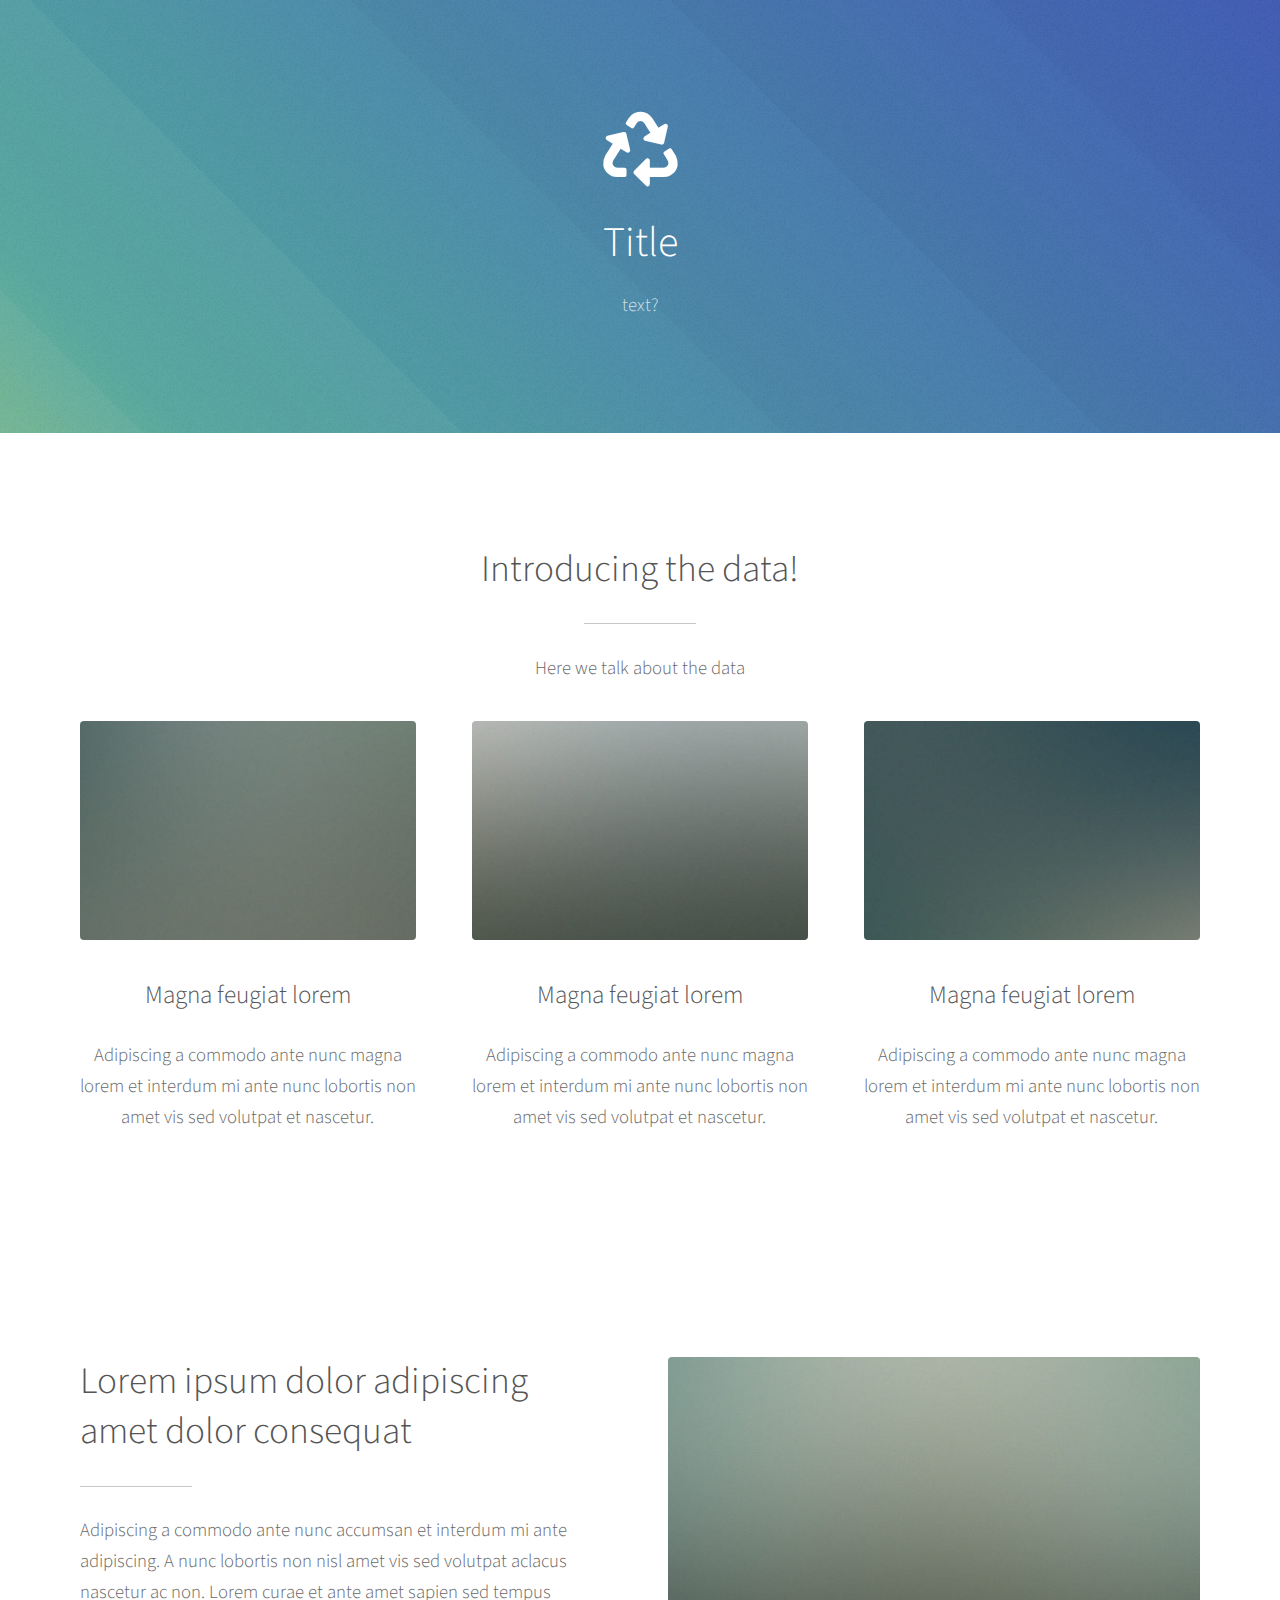
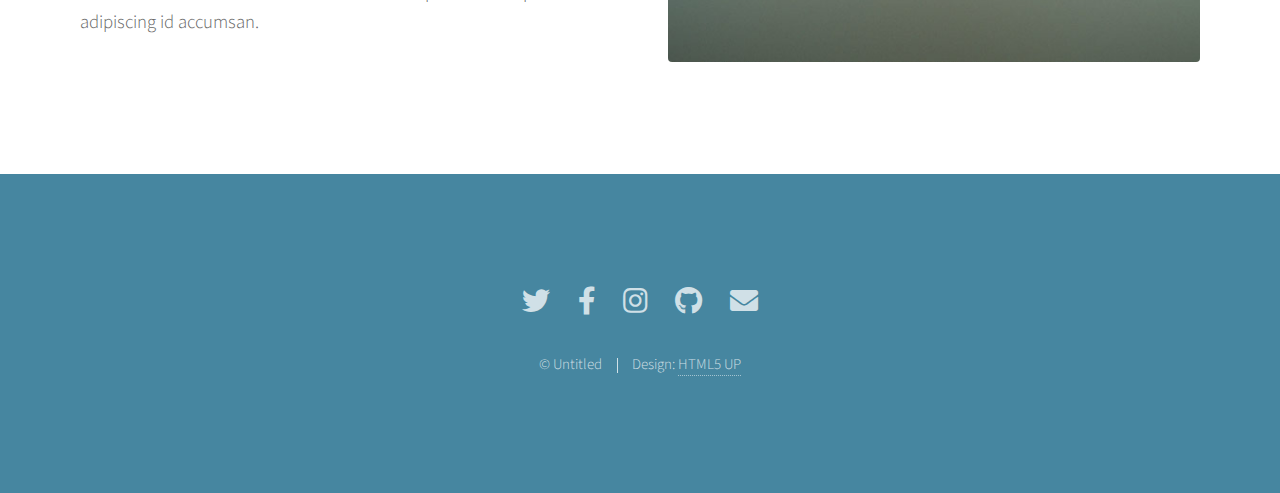
==== commit 974ac503: "clean index file" ====
--- a/index.html
+++ b/index.html
@@ -1,9 +1,5 @@
 <!DOCTYPE HTML>
-<!--
-	Photon by HTML5 UP
-	html5up.net | @ajlkn
-	Free for personal and commercial use under the CCA 3.0 license (html5up.net/license)
--->
+
 <html>
 	<head>
 		<title>Photon by HTML5 UP</title>
@@ -17,14 +13,36 @@
 		<!-- Header -->
 			<section id="header">
 				<div class="inner">
-					<span class="icon solid major fa-cloud"></span>
-					<h1>Hi, I'm <strong>Photon</strong>, another fine<br />
-					little freebie from <a href="http://html5up.net">HTML5 UP</a>.</h1>
-					<p>Accumsan feugiat mi commodo erat lorem ipsum, sed magna<br />
-					lobortis feugiat sapien sed etiam volutpat accumsan.</p>
-					<ul class="actions special">
-						<li><a href="#one" class="button scrolly">Discover</a></li>
-					</ul>
+					<span class="icon solid major fa-recycle"></span>
+					<h1>Title</h1>
+					<p>text?</p>
+				</div>
+			</section>
+
+		<!-- Three -->
+			<section id="three" class="main style1 special">
+				<div class="container">
+					<header class="major">
+						<h2>Introducing the data!</h2>
+					</header>
+					<p>Here we talk about the data</p>
+					<div class="row gtr-150">
+						<div class="col-4 col-12-medium">
+							<span class="image fit"><img src="images/pic02.jpg" alt="" /></span>
+							<h3>Magna feugiat lorem</h3>
+							<p>Adipiscing a commodo ante nunc magna lorem et interdum mi ante nunc lobortis non amet vis sed volutpat et nascetur.</p>
+						</div>
+						<div class="col-4 col-12-medium">
+							<span class="image fit"><img src="images/pic03.jpg" alt="" /></span>
+							<h3>Magna feugiat lorem</h3>
+							<p>Adipiscing a commodo ante nunc magna lorem et interdum mi ante nunc lobortis non amet vis sed volutpat et nascetur.</p>
+						</div>
+						<div class="col-4 col-12-medium">
+							<span class="image fit"><img src="images/pic04.jpg" alt="" /></span>
+							<h3>Magna feugiat lorem</h3>
+							<p>Adipiscing a commodo ante nunc magna lorem et interdum mi ante nunc lobortis non amet vis sed volutpat et nascetur.</p>
+						</div>
+					</div>
 				</div>
 			</section>
 
@@ -46,82 +64,9 @@
 				</div>
 			</section>
 
-		<!-- Two -->
-			<section id="two" class="main style2">
-				<div class="container">
-					<div class="row gtr-150">
-						<div class="col-6 col-12-medium">
-							<ul class="major-icons">
-								<li><span class="icon solid style1 major fa-code"></span></li>
-								<li><span class="icon solid style2 major fa-bolt"></span></li>
-								<li><span class="icon solid style3 major fa-camera-retro"></span></li>
-								<li><span class="icon solid style4 major fa-cog"></span></li>
-								<li><span class="icon solid style5 major fa-desktop"></span></li>
-								<li><span class="icon solid style6 major fa-calendar"></span></li>
-							</ul>
-						</div>
-						<div class="col-6 col-12-medium">
-							<header class="major">
-								<h2>Lorem ipsum dolor adipiscing<br />
-								amet dolor consequat</h2>
-							</header>
-							<p>Adipiscing a commodo ante nunc accumsan interdum mi ante adipiscing. A nunc lobortis non nisl amet vis volutpat aclacus nascetur ac non. Lorem curae eu ante amet sapien in tempus ac. Adipiscing id accumsan adipiscing ipsum.</p>
-							<p>Blandit faucibus proin. Ac aliquam integer adipiscing enim non praesent vis commodo nunc phasellus cubilia ac risus accumsan. Accumsan blandit. Lobortis phasellus non lobortis dit varius mi varius accumsan lobortis. Blandit ante aliquam lacinia lorem lobortis semper morbi col faucibus vitae integer placerat accumsan orci eu mi odio tempus adipiscing adipiscing adipiscing curae consequat feugiat etiam dolore.</p>
-							<p>Adipiscing a commodo ante nunc accumsan interdum mi ante adipiscing. A nunc lobortis non nisl amet vis volutpat aclacus nascetur ac non. Lorem curae eu ante amet sapien in tempus ac. Adipiscing id accumsan adipiscing ipsum.</p>
-						</div>
-					</div>
-				</div>
-			</section>
-
-		<!-- Three -->
-			<section id="three" class="main style1 special">
-				<div class="container">
-					<header class="major">
-						<h2>Adipiscing amet consequat</h2>
-					</header>
-					<p>Ante nunc accumsan et aclacus nascetur ac ante amet sapien sed.</p>
-					<div class="row gtr-150">
-						<div class="col-4 col-12-medium">
-							<span class="image fit"><img src="images/pic02.jpg" alt="" /></span>
-							<h3>Magna feugiat lorem</h3>
-							<p>Adipiscing a commodo ante nunc magna lorem et interdum mi ante nunc lobortis non amet vis sed volutpat et nascetur.</p>
-							<ul class="actions special">
-								<li><a href="#" class="button">More</a></li>
-							</ul>
-						</div>
-						<div class="col-4 col-12-medium">
-							<span class="image fit"><img src="images/pic03.jpg" alt="" /></span>
-							<h3>Magna feugiat lorem</h3>
-							<p>Adipiscing a commodo ante nunc magna lorem et interdum mi ante nunc lobortis non amet vis sed volutpat et nascetur.</p>
-							<ul class="actions special">
-								<li><a href="#" class="button">More</a></li>
-							</ul>
-						</div>
-						<div class="col-4 col-12-medium">
-							<span class="image fit"><img src="images/pic04.jpg" alt="" /></span>
-							<h3>Magna feugiat lorem</h3>
-							<p>Adipiscing a commodo ante nunc magna lorem et interdum mi ante nunc lobortis non amet vis sed volutpat et nascetur.</p>
-							<ul class="actions special">
-								<li><a href="#" class="button">More</a></li>
-							</ul>
-						</div>
-					</div>
-				</div>
-			</section>
-
-		<!-- Four -->
-			<section id="four" class="main style2 special">
-				<div class="container">
-					<header class="major">
-						<h2>Ipsum feugiat consequat?</h2>
-					</header>
-					<p>Sed lacus nascetur ac ante amet sapien.</p>
-					<ul class="actions special">
-						<li><a href="#" class="button wide primary">Sign Up</a></li>
-						<li><a href="#" class="button wide">Learn More</a></li>
-					</ul>
-				</div>
-			</section>
+
+
+
 
 		<!-- Five -->
 		<!--
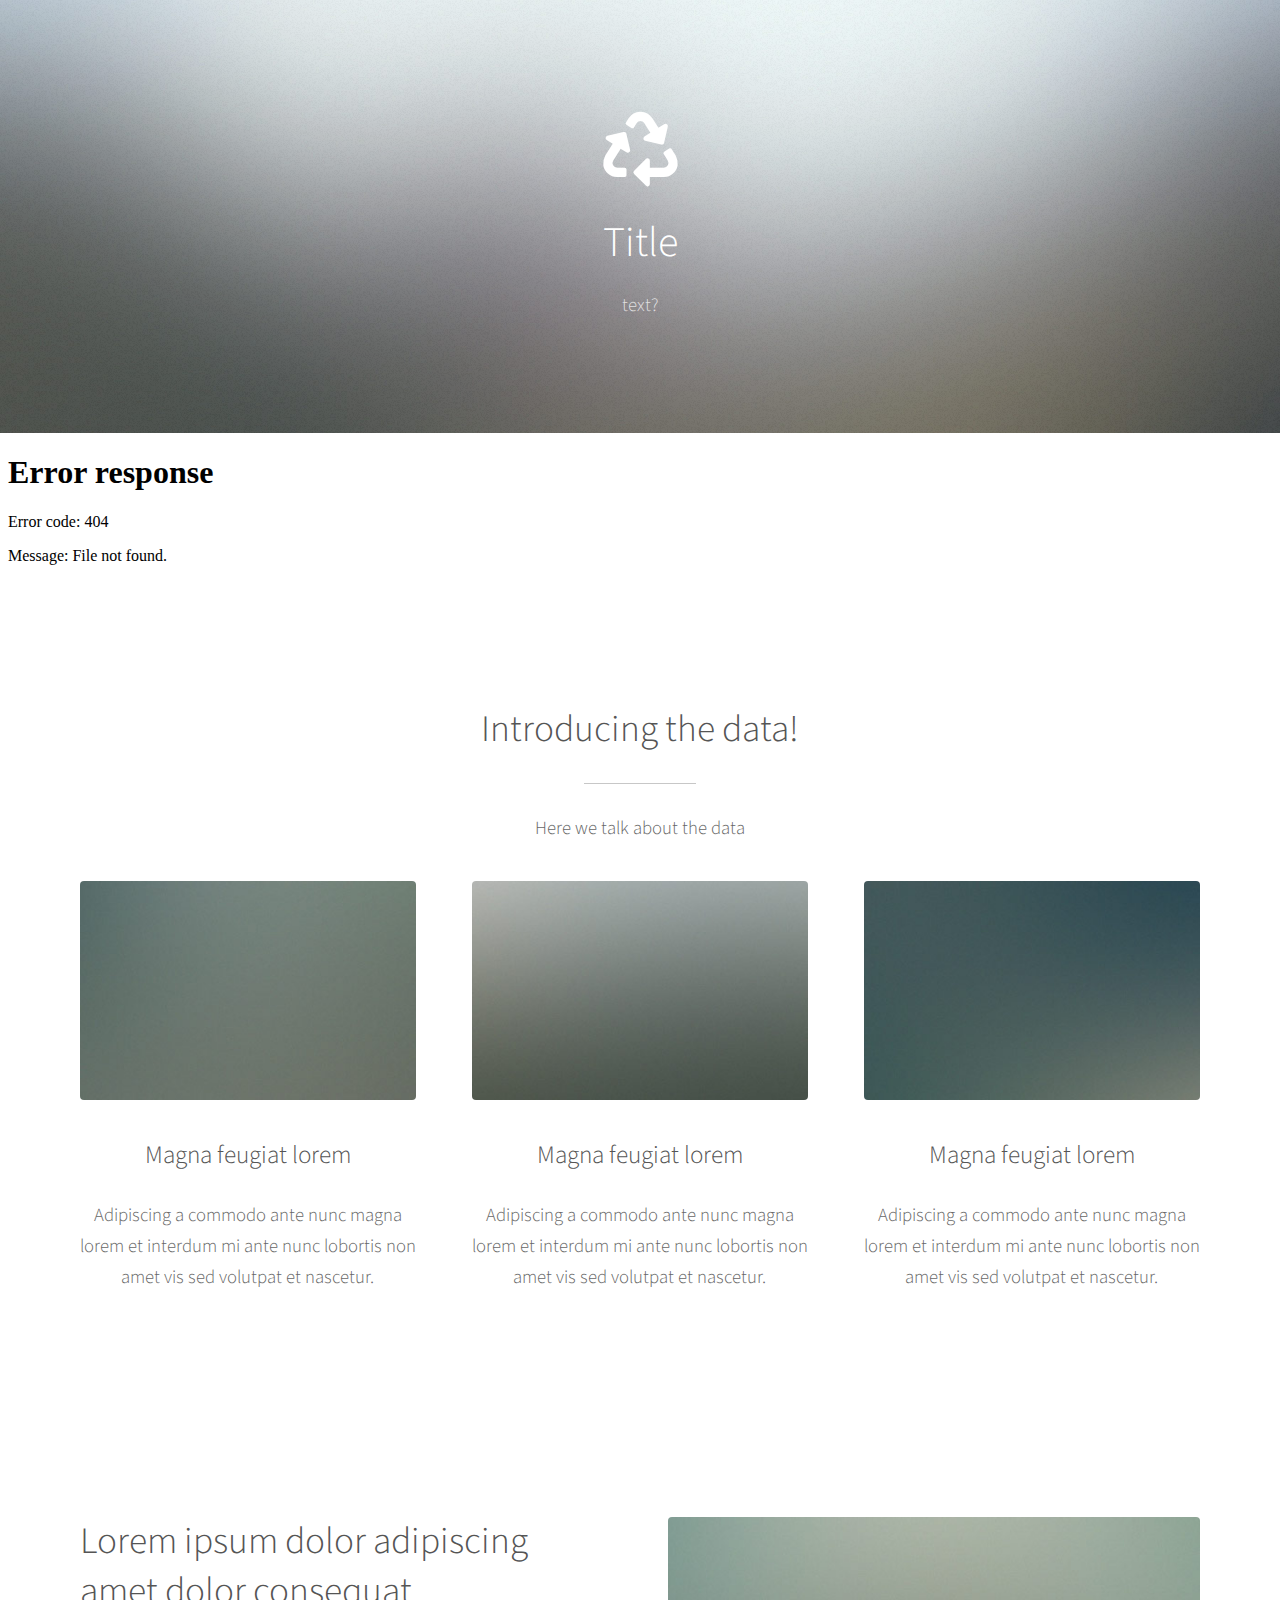
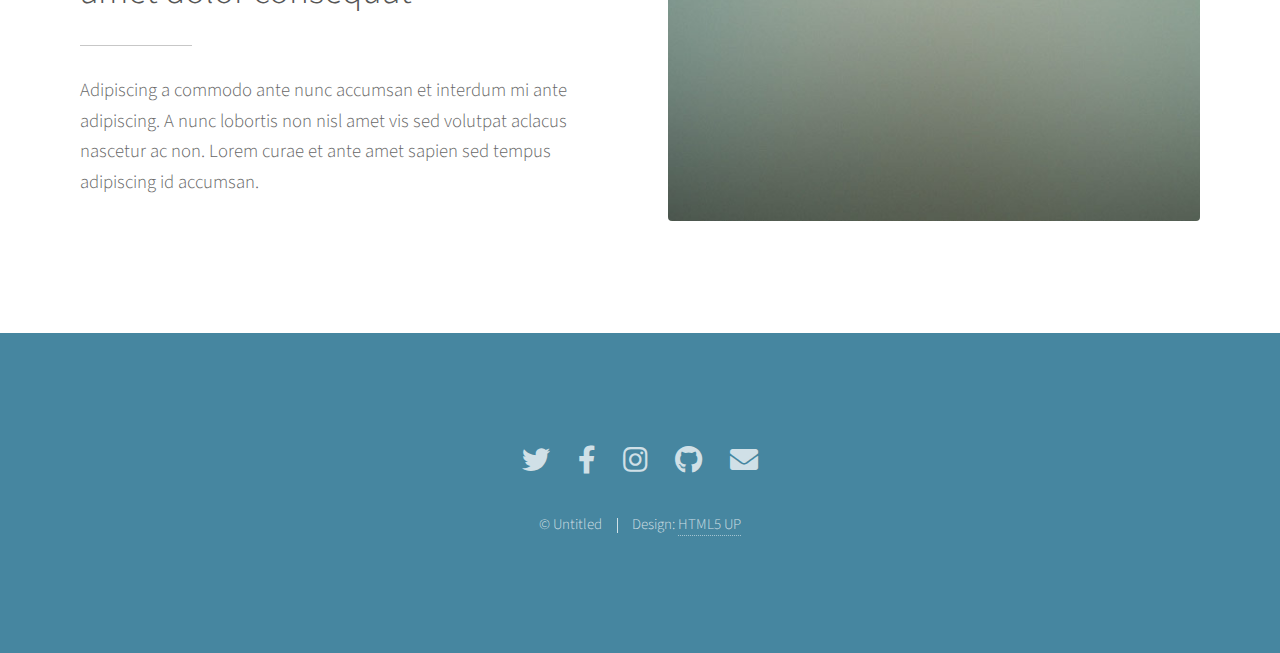
==== commit 97cd0ac3: ".." ====
--- a/index.html
+++ b/index.html
@@ -18,6 +18,9 @@
 					<p>text?</p>
 				</div>
 			</section>
+			
+		
+		<iframe src="test.html"></iframe>
 
 		<!-- Three -->
 			<section id="three" class="main style1 special">
--- a/assets/css/main.css
+++ b/assets/css/main.css
@@ -2917,7 +2917,7 @@
 		background-color: #4686a0;
 		color: rgba(255, 255, 255, 0.75);
 		background-attachment: fixed,							fixed,							fixed;
-		background-image: url("images/overlay2.png"), url("images/overlay3.svg"), linear-gradient(45deg, #9dc66b 5%, #4fa49a 30%, #4361c2);
+		background-image: url("images/overlay2.png"), url("../../images/header.jpg"), linear-gradient(45deg, #9dc66b 5%, #4fa49a 30%, #4361c2);
 		background-position: top left,						center center,					center center;
 		background-size: auto,							cover,							cover;
 		overflow: hidden;
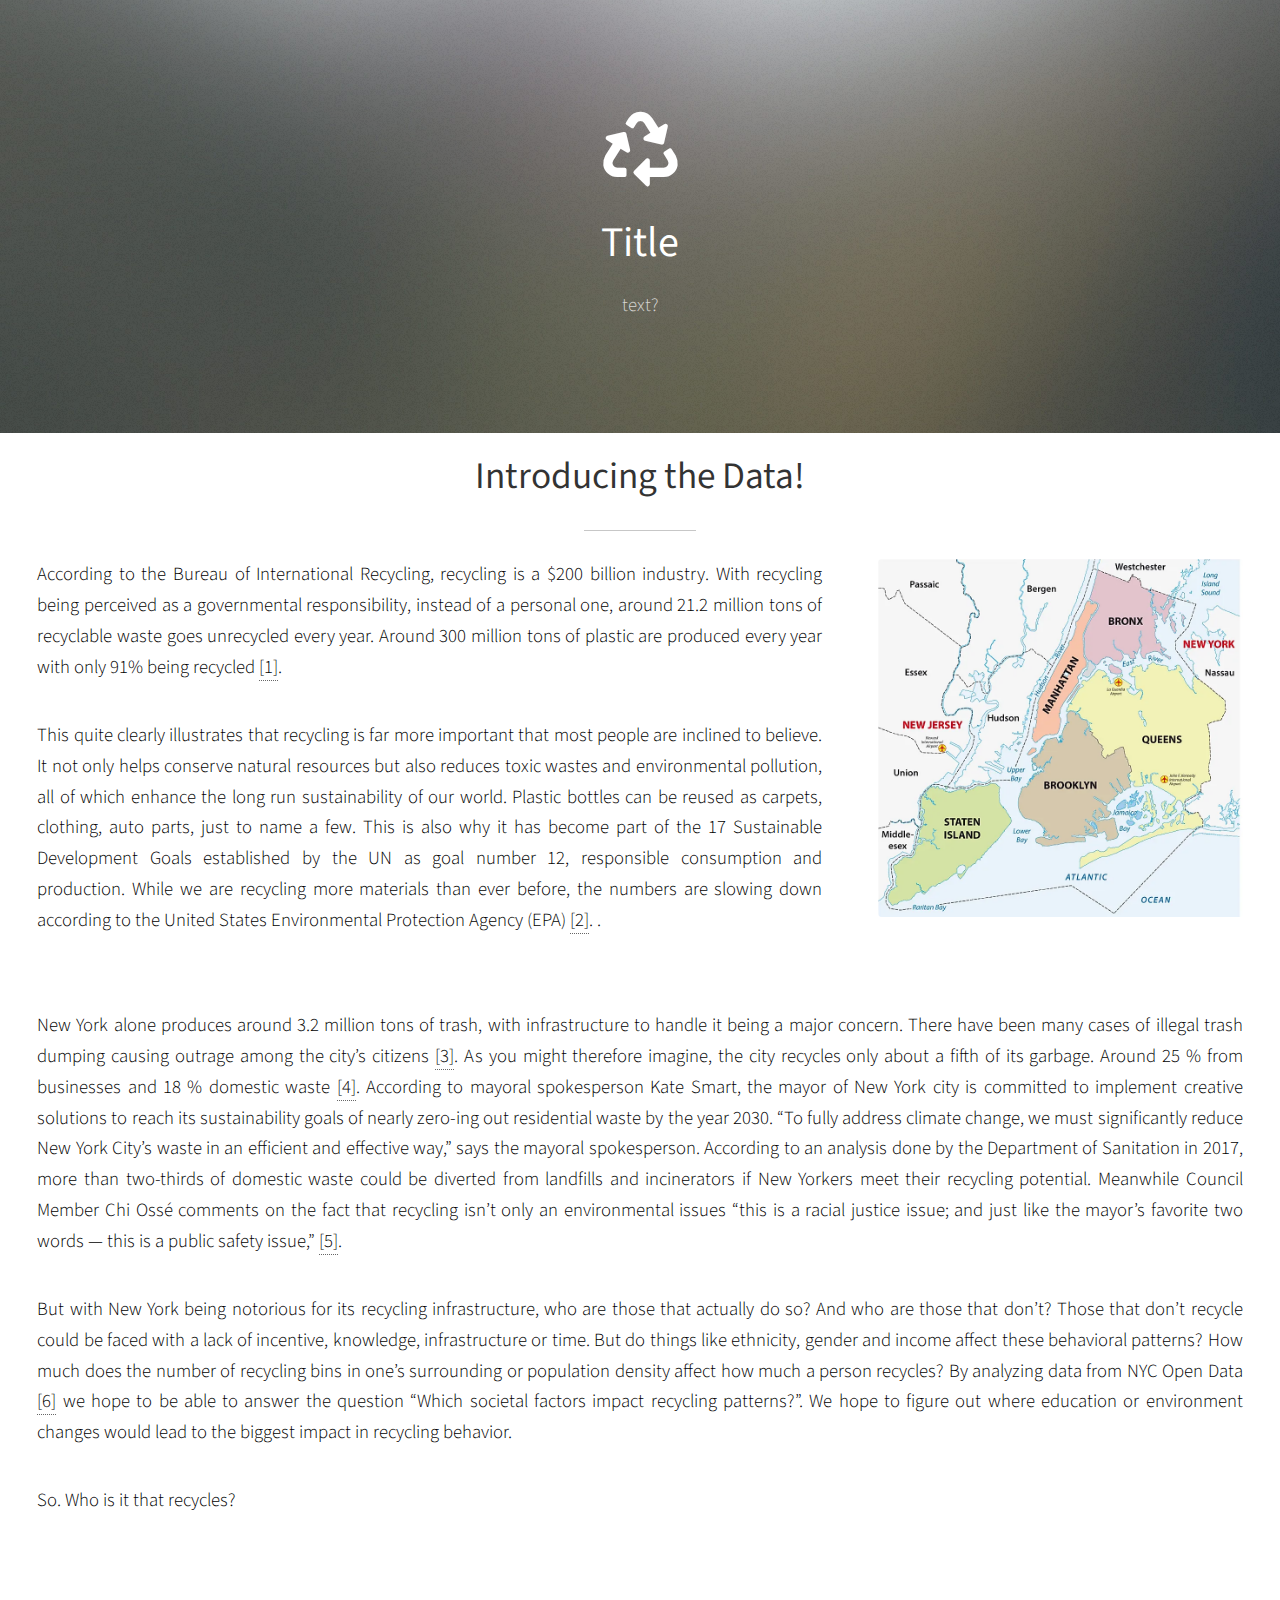
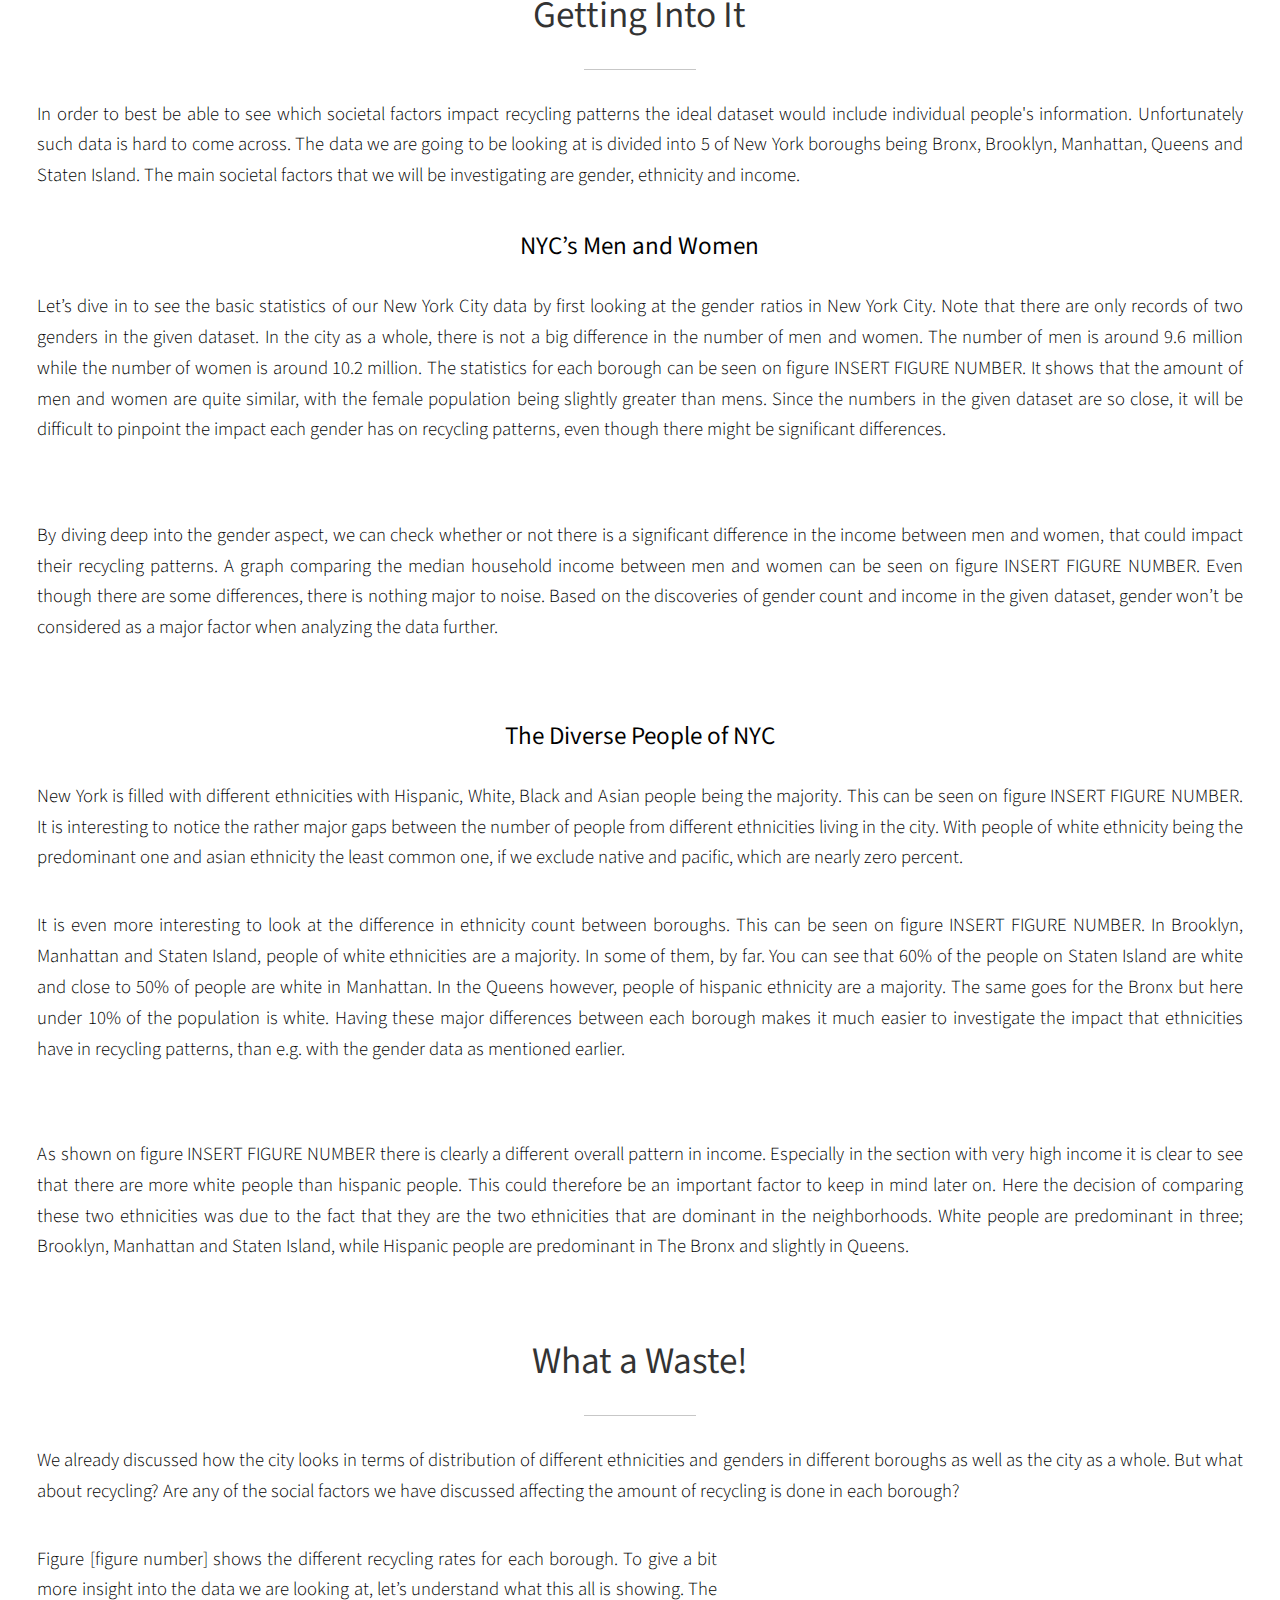
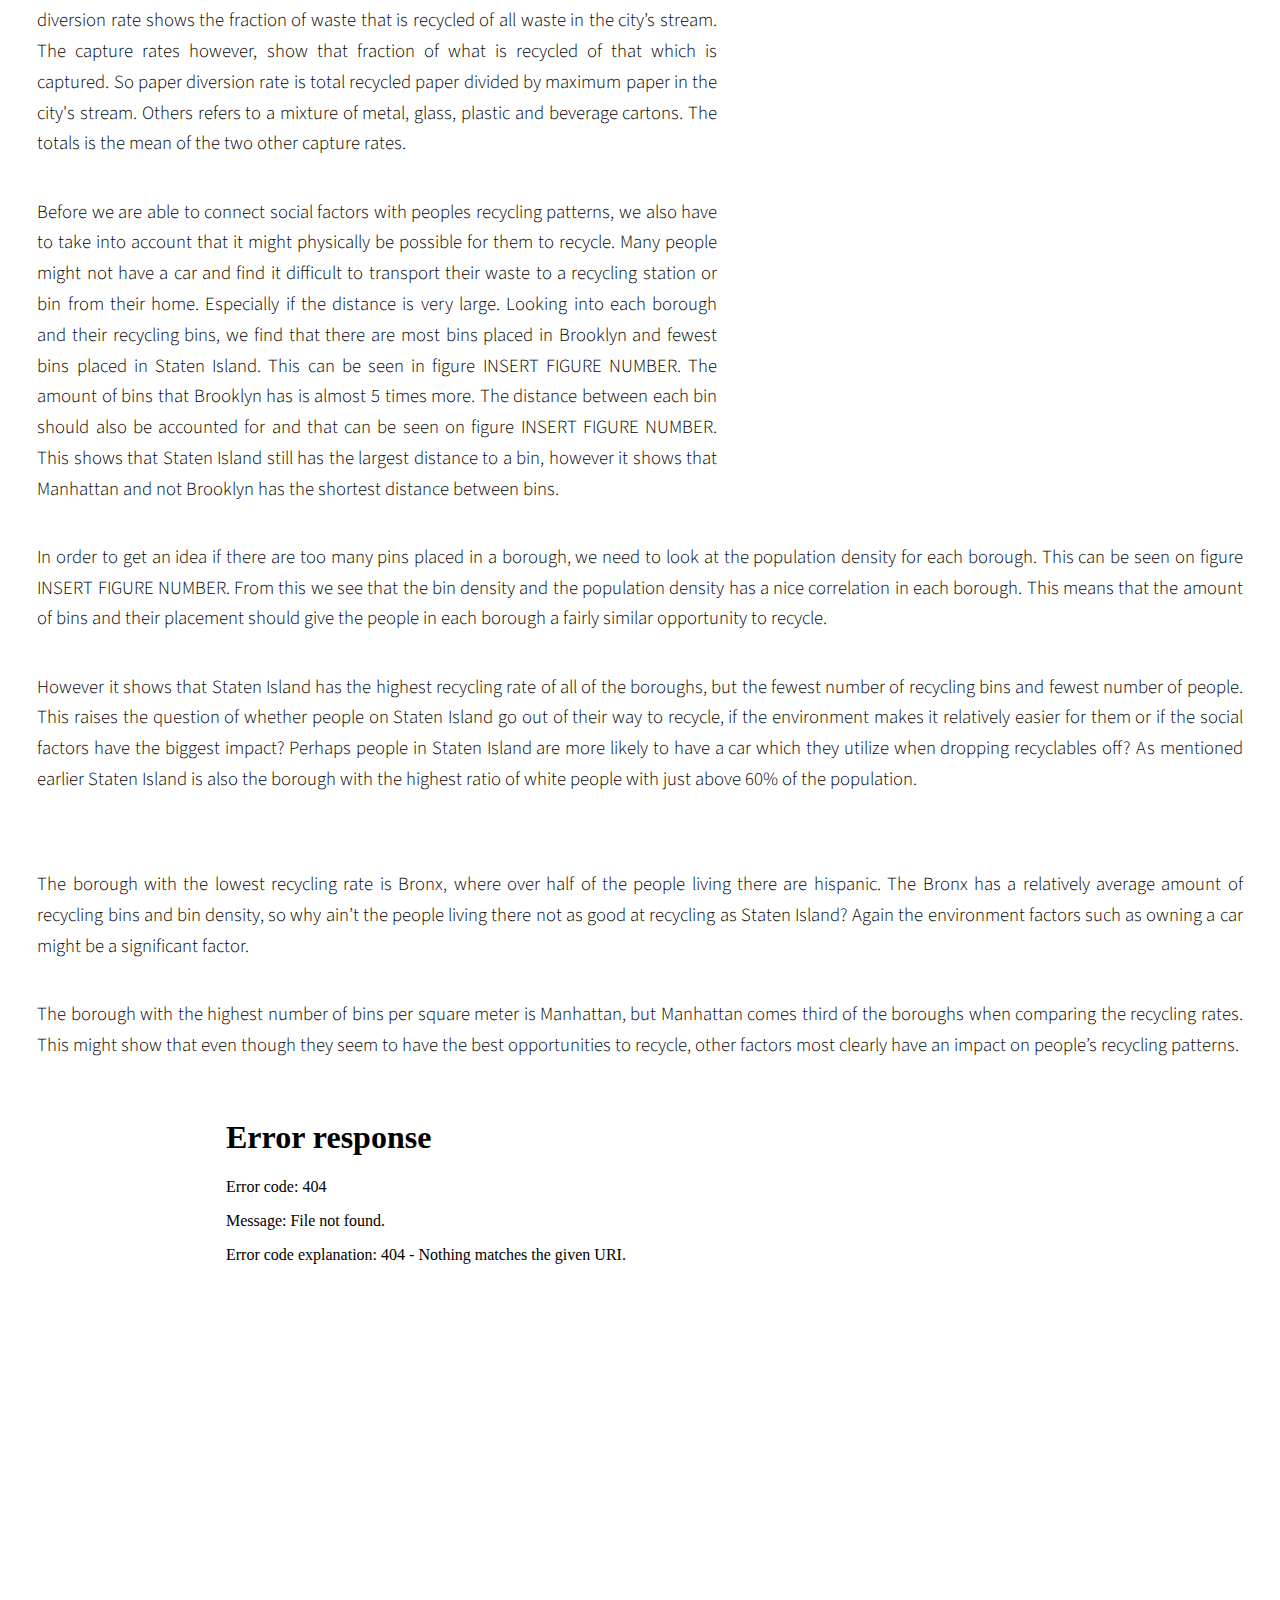
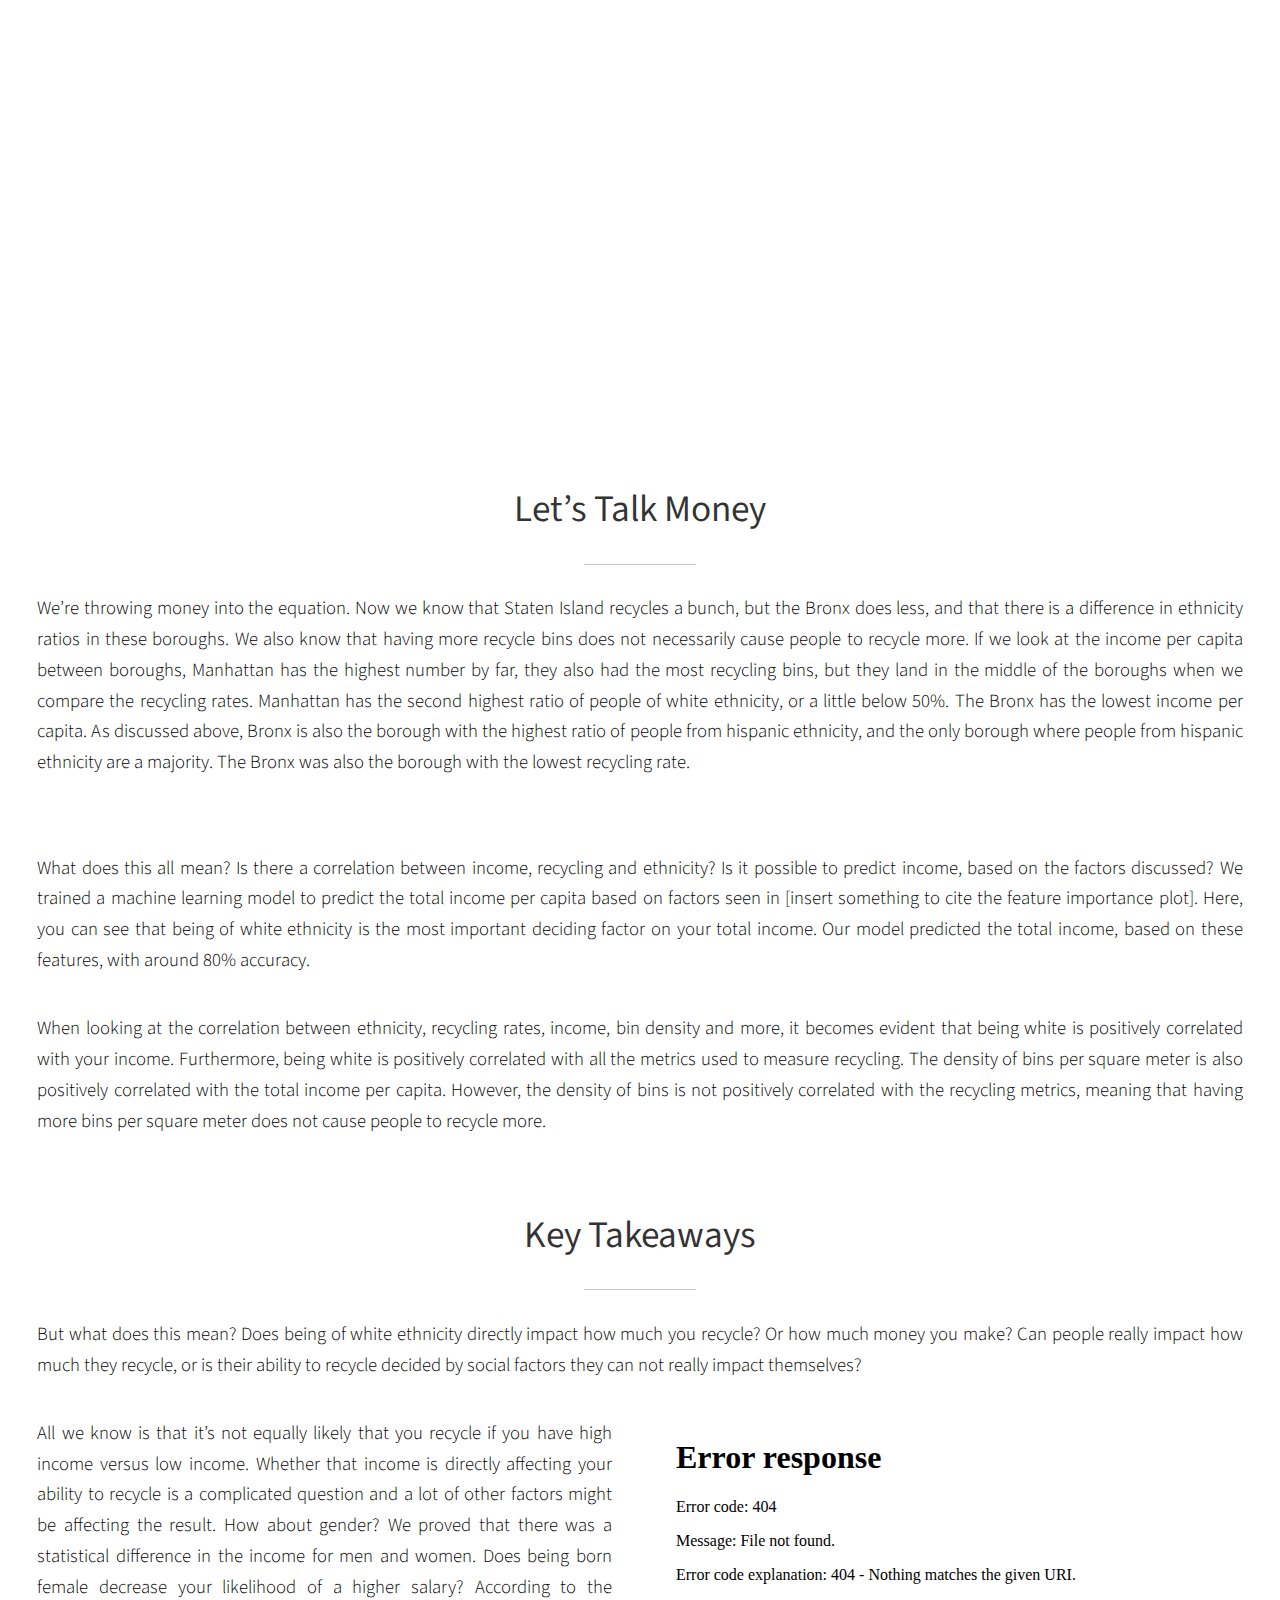
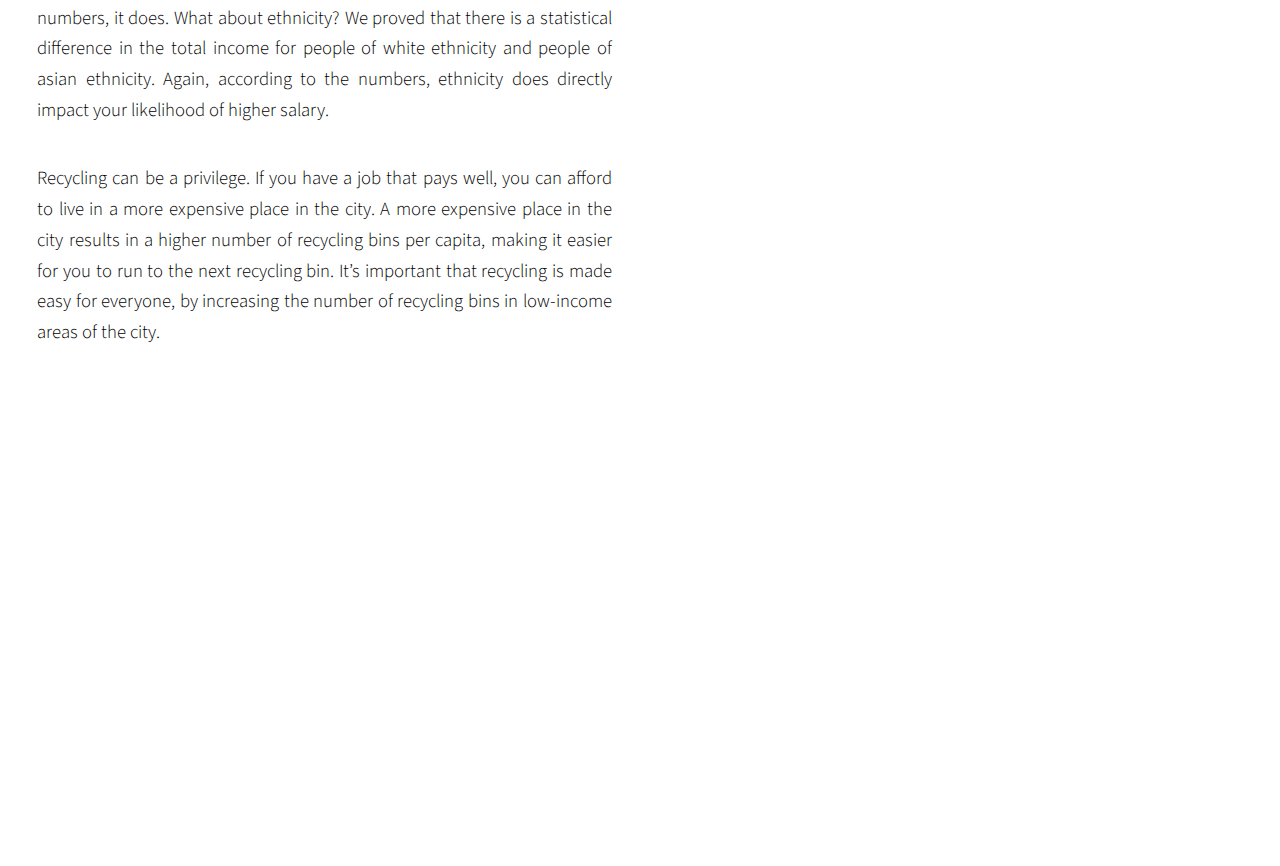
==== commit f02f2492: "Everything is here" ====
--- a/index.html
+++ b/index.html
@@ -1,78 +1,405 @@
 <!DOCTYPE HTML>
 
 <html>
-	<head>
-		<title>Photon by HTML5 UP</title>
-		<meta charset="utf-8" />
-		<meta name="viewport" content="width=device-width, initial-scale=1, user-scalable=no" />
-		<link rel="stylesheet" href="assets/css/main.css" />
-		<noscript><link rel="stylesheet" href="assets/css/noscript.css" /></noscript>
-	</head>
-	<body class="is-preload">
-
-		<!-- Header -->
-			<section id="header">
-				<div class="inner">
-					<span class="icon solid major fa-recycle"></span>
-					<h1>Title</h1>
-					<p>text?</p>
-				</div>
-			</section>
-			
-		
-		<iframe src="test.html"></iframe>
-
-		<!-- Three -->
-			<section id="three" class="main style1 special">
-				<div class="container">
+
+<head>
+	<title>Photon by HTML5 UP</title>
+	<meta charset="utf-8" />
+	<meta name="viewport" content="width=device-width, initial-scale=1, user-scalable=no" />
+	<link rel="stylesheet" href="assets/css/main.css" />
+	<noscript>
+		<link rel="stylesheet" href="assets/css/noscript.css" />
+	</noscript>
+</head>
+
+<body class="is-preload">
+
+	<!-- Header -->
+	<section id="header">
+		<div class="inner">
+			<span class="icon solid major fa-recycle"></span>
+			<h1>Title</h1>
+			<p>text?</p>
+		</div>
+	</section>
+
+
+	<!-- Introduction -->
+	<section id="three" class="main style1 special">
+		<div class="container">
+			<header class="major">
+				<h2>Introducing the Data!</h2>
+			</header>
+
+			<div class="row gtr-150">
+				<div class="col-8 col-12-medium">
+					<p>
+						According to the Bureau of International Recycling, recycling is a $200 billion industry. With
+						recycling being perceived as a governmental responsibility, instead of a personal one, around
+						21.2 million tons of recyclable waste goes unrecycled every year. Around 300 million tons of
+						plastic are produced every year with only 91% being recycled <a
+							href="https://blog.repurpose.global/recycling-facts-from-around-the-world/#:~:text=Recycling%20is%20a%20%24200%20billion,the%20Bureau%20of%20International%20Recycling">[1]</a>.
+					</p>
+					<p>
+						This quite clearly illustrates that recycling is far more important that most people are
+						inclined to believe. It not only helps conserve natural resources but also reduces toxic wastes
+						and environmental pollution, all of which enhance the long run sustainability of our world.
+						Plastic bottles can be reused as carpets, clothing, auto parts, just to name a few. This is also
+						why it has become part of the 17 Sustainable Development Goals established by the UN as goal
+						number 12, responsible consumption and production. While we are recycling more materials than
+						ever before, the numbers are slowing down according to the United States Environmental
+						Protection Agency (EPA) <a
+							href="https://www.epa.gov/facts-and-figures-about-materials-waste-and-recycling/national-overview-facts-and-figures-materials#:~:text=Over%20time%2C%20recycling%20and%20composting,to%2032.1%20percent%20in%202018">[2]</a>.
+						.
+					</p>
+				</div>
+				<div class="col-4 col-12-medium">
+					<span class="image fit"><img src="images/Intro_image.PNG" alt="" /></span>
+				</div>
+			</div>
+			<p></p>
+			<p>
+				New York alone produces around 3.2 million tons of trash, with infrastructure to handle it being a major
+				concern. There have been many cases of illegal trash dumping causing outrage among the city’s citizens
+				<a href="https://www.citysignal.com/what-a-waste-new-york-citys-trash-and-recycling/">[3]</a>.
+				As you might therefore imagine, the city recycles only about a fifth of its garbage. Around 25 % from
+				businesses and 18 % domestic waste <a
+					href="https://www.nytimes.com/2020/01/29/nyregion/nyc-recycling.html">[4]</a>.
+				According to mayoral spokesperson Kate Smart, the mayor of New York city is committed to implement
+				creative solutions to reach its sustainability goals of nearly zero-ing out residential waste by the
+				year 2030. “To fully address climate change, we must significantly reduce New York City’s waste in an
+				efficient and effective way,” says the mayoral spokesperson. According to an analysis done by the
+				Department of Sanitation in 2017, more than two-thirds of domestic waste could be diverted from
+				landfills and incinerators if New Yorkers meet their recycling potential. Meanwhile Council Member Chi
+				Ossé comments on the fact that recycling isn’t only an environmental issues “this is a racial justice
+				issue; and just like the mayor’s favorite two words — this is a public safety issue,” <a
+					href="https://www.politico.com/news/2022/04/22/zero-waste-new-yorkers-recycle-00026708">[5]</a>.
+			</p>
+			<p>
+				But with New York being notorious for its recycling infrastructure, who are those that actually do so?
+				And who are those that don’t? Those that don’t recycle could be faced with a lack of incentive,
+				knowledge, infrastructure or time. But do things like ethnicity, gender and income affect these
+				behavioral patterns? How much does the number of recycling bins in one’s surrounding or population
+				density affect how much a person recycles?
+				By analyzing data from NYC Open Data <a href="https://opendata.cityofnewyork.us/">[6]</a> we hope to be
+				able to answer the question “Which societal factors impact recycling patterns?”. We hope to figure out
+				where education or environment changes would lead to the biggest impact in recycling behavior.
+			</p>
+			<p>
+
+			</p>
+			<p>
+				So. Who is it that recycles?
+			</p>
+		</div>
+	</section>
+
+	<!-- Getting into it -->
+	<section id="three" class="main style1 special">
+		<div class="container">
+			<header class="major">
+				<h2>Getting Into It</h2>
+			</header>
+
+			<p>
+				In order to best be able to see which societal factors impact recycling patterns the ideal dataset would
+				include individual people's information. Unfortunately such data is hard to come across. The data we are
+				going to be looking at is divided into 5 of New York boroughs being Bronx, Brooklyn, Manhattan, Queens
+				and Staten Island. The main societal factors that we will be investigating are gender, ethnicity and
+				income.
+			</p>
+			<h3>
+				NYC’s Men and Women
+			</h3>
+			<p>
+				Let’s dive in to see the basic statistics of our New York City data by first looking at the gender
+				ratios in New York City. Note that there are only records of two genders in the given dataset. In the
+				city as a whole, there is not a big difference in the number of men and women. The number of men is
+				around 9.6 million while the number of women is around 10.2 million. The statistics for each borough can
+				be seen on figure INSERT FIGURE NUMBER. It shows that the amount of men and women are quite similar,
+				with the female population being slightly greater than mens. Since the numbers in the given dataset are
+				so close, it will be difficult to pinpoint the impact each gender has on recycling patterns, even though
+				there might be significant differences.
+			</p>
+			<span style="width: 50%; display: block; margin-left: auto; margin-right: auto;" class="image fit"><img
+					src="images/men_women_total_number_borough.png" alt="" /></span>
+			<p></p>
+			<p>
+				By diving deep into the gender aspect, we can check whether or not there is a significant difference in
+				the income between men and women, that could impact their recycling patterns. A graph comparing the
+				median household income between men and women can be seen on figure INSERT FIGURE NUMBER. Even though
+				there are some differences, there is nothing major to noise. Based on the discoveries of gender count
+				and income in the given dataset, gender won’t be considered as a major factor when analyzing the data
+				further.
+			</p>
+			<span style="width: 70%; display: block; margin-left: auto; margin-right: auto;" class="image fit"><img
+					src="images/female_male_income.png" alt="" /></span>
+			<p></p>
+			<h3>
+				The Diverse People of NYC
+			</h3>
+			<p>
+				New York is filled with different ethnicities with Hispanic, White, Black and Asian people being the
+				majority. This can be seen on figure INSERT FIGURE NUMBER. It is interesting to notice the rather major
+				gaps between the number of people from different ethnicities living in the city. With people of white
+				ethnicity being the predominant one and asian ethnicity the least common one, if we exclude native and
+				pacific, which are nearly zero percent.
+			</p>
+			<p>
+				It is even more interesting to look at the difference in ethnicity count between boroughs. This can be
+				seen on figure INSERT FIGURE NUMBER. In Brooklyn, Manhattan and Staten Island, people of white
+				ethnicities are a majority. In some of them, by far. You can see that 60% of the people on Staten Island
+				are white and close to 50% of people are white in Manhattan. In the Queens however, people of hispanic
+				ethnicity are a majority. The same goes for the Bronx but here under 10% of the population is white.
+				Having these major differences between each borough makes it much easier to investigate the impact that
+				ethnicities have in recycling patterns, than e.g. with the gender data as mentioned earlier.
+
+			</p>
+			<div class="row gtr-150">
+				<div class="col-6 col-12-medium">
+					<span class="image fit"><img src="images/ethnicity_percantage_NYC.png" alt="" /></span>
+				</div>
+				<div class="col-6 col-12-medium">
+					<span class="image fit"><img src="images/ethnicity_percantage_NYC_boroughs.png" alt="" /></span>
+				</div>
+			</div>
+			<p></p>
+			<p>
+				As shown on figure INSERT FIGURE NUMBER there is clearly a different overall pattern in income.
+				Especially in the section with very high income it is clear to see that there are more white people than
+				hispanic people. This could therefore be an important factor to keep in mind later on. Here the decision
+				of comparing these two ethnicities was due to the fact that they are the two ethnicities that are
+				dominant in the neighborhoods. White people are predominant in three; Brooklyn, Manhattan and Staten
+				Island, while Hispanic people are predominant in The Bronx and slightly in Queens.
+			</p>
+			<span style="width: 70%; display: block; margin-left: auto; margin-right: auto;" class="image fit"><img
+					src="images/white_hispanic_income.png" alt="" /></span>
+		</div>
+	</section>
+
+	<!-- What a waste! -->
+	<section id="three" class="main style1 special">
+		<div class="container">
+			<header class="major">
+				<h2>What a Waste!</h2>
+			</header>
+			<p>
+				We already discussed how the city looks in terms of distribution of different ethnicities and
+				genders in
+				different boroughs as well as the city as a whole. But what about recycling? Are any of the
+				social
+				factors we have discussed affecting the amount of recycling is done in each borough?
+			</p>
+
+			<div class="row gtr-150">
+				<div class="col-7 col-12-medium">
+
+
+					<p>
+						Figure [figure number] shows the different recycling rates for each borough. To give a bit more
+						insight
+						into the data we are looking at, let’s understand what this all is showing. The diversion rate
+						shows the
+						fraction of waste that is recycled of all waste in the city’s stream. The capture rates however,
+						show
+						that fraction of what is recycled of that which is captured. So paper diversion rate is total
+						recycled
+						paper divided by maximum paper in the city's stream. Others refers to a mixture of metal, glass,
+						plastic
+						and beverage cartons. The totals is the mean of the two other capture rates.
+					</p>
+					<p>
+						Before we are able to connect social factors with peoples recycling patterns, we also have to
+						take into
+						account that it might physically be possible for them to recycle. Many people might not have a
+						car and
+						find it difficult to transport their waste to a recycling station or bin from their home.
+						Especially if
+						the distance is very large. Looking into each borough and their recycling bins, we find that
+						there are
+						most bins placed in Brooklyn and fewest bins placed in Staten Island. This can be seen in figure
+						INSERT
+						FIGURE NUMBER. The amount of bins that Brooklyn has is almost 5 times more. The distance between
+						each
+						bin should also be accounted for and that can be seen on figure INSERT FIGURE NUMBER. This shows
+						that
+						Staten Island still has the largest distance to a bin, however it shows that Manhattan and not
+						Brooklyn
+						has the shortest distance between bins.
+					</p>
+				</div>
+				<div class="col-5 col-12-medium">
+					<span class="image fit"><img src="images/recycling_rates_NYC_boroughs.png" alt="" /></span>
+				</div>
+			</div>
+
+			<!--
+			<span style="width: 50%; display: block; margin-left: auto; margin-right: auto;" class="image fit"><img
+					src="images/recycling_rates_NYC_boroughs.png" alt="" /></span>
+			-->
+
+
+			<p>
+				In order to get an idea if there are too many pins placed in a borough, we need to look at the
+				population density for each borough. This can be seen on figure INSERT FIGURE NUMBER. From this we see
+				that the bin density and the population density has a nice correlation in each borough. This means that
+				the amount of bins and their placement should give the people in each borough a fairly similar
+				opportunity to recycle.
+			</p>
+
+			<p>
+				However it shows that Staten Island has the highest recycling rate of all of the boroughs, but the
+				fewest number of recycling bins and fewest number of people. This raises the question of whether people
+				on Staten Island go out of their way to recycle, if the environment makes it relatively easier for them
+				or if the social factors have the biggest impact? Perhaps people in Staten Island are more likely to
+				have a car which they utilize when dropping recyclables off? As mentioned earlier Staten Island is also
+				the borough with the highest ratio of white people with just above 60% of the population.
+			</p>
+
+			<div class="row gtr-150">
+				<div class="col-6 col-12-medium">
+					<span class="image fit"><img src="images/borough_bin_density.png" alt="" /></span>
+				</div>
+				<div class="col-6 col-12-medium">
+					<span class="image fit"><img src="images/borough_population_density.png" alt="" /></span>
+				</div>
+			</div>
+			<p></p>
+			<p>
+				The borough with the lowest recycling rate is Bronx, where over half of the people living there are
+				hispanic. The Bronx has a relatively average amount of recycling bins and bin density, so why ain’t the
+				people living there not as good at recycling as Staten Island? Again the environment factors such as
+				owning a car might be a significant factor.
+			</p>
+
+			<p>
+				The borough with the highest number of bins per square meter is Manhattan, but Manhattan comes third of
+				the boroughs when comparing the recycling rates. This might show that even though they seem to have the
+				best opportunities to recycle, other factors most clearly have an impact on people’s recycling patterns.
+			</p>
+
+
+			<iframe style="width: 70%; height: 950px; display: block; margin-left: auto; margin-right: auto;"
+				src="bokeh/diversion_over_time.html"></iframe>
+	</section>
+
+	<!-- Let’s talk money -->
+	<section id="three" class="main style1 special">
+		<div class="container">
+			<header class="major">
+				<h2>Let’s Talk Money</h2>
+			</header>
+
+			<p>
+				We’re throwing money into the equation. Now we know that Staten Island recycles a bunch, but the Bronx
+				does less, and that there is a difference in ethnicity ratios in these boroughs. We also know that
+				having more recycle bins does not necessarily cause people to recycle more. If we look at the income per
+				capita between boroughs, Manhattan has the highest number by far, they also had the most recycling bins,
+				but they land in the middle of the boroughs when we compare the recycling rates. Manhattan has the
+				second highest ratio of people of white ethnicity, or a little below 50%. The Bronx has the lowest
+				income per capita. As discussed above, Bronx is also the borough with the highest ratio of people from
+				hispanic ethnicity, and the only borough where people from hispanic ethnicity are a majority. The Bronx
+				was also the borough with the lowest recycling rate.
+			</p>
+			<span style="width: 50%; display: block; margin-left: auto; margin-right: auto;" class="image fit"><img
+					src="images/income_per_capita_boroughs.png" alt="" /></span>
+			<p></p>
+			<p>
+				What does this all mean? Is there a correlation between income, recycling and ethnicity? Is it possible
+				to predict income, based on the factors discussed? We trained a machine learning model to predict the
+				total income per capita based on factors seen in [insert something to cite the feature importance plot].
+				Here, you can see that being of white ethnicity is the most important deciding factor on your total
+				income. Our model predicted the total income, based on these features, with around 80% accuracy.
+			</p>
+			<p>
+				When looking at the correlation between ethnicity, recycling rates, income, bin density and more, it
+				becomes evident that being white is positively correlated with your income. Furthermore, being white is
+				positively correlated with all the metrics used to measure recycling. The density of bins per square
+				meter is also positively correlated with the total income per capita. However, the density of bins is
+				not positively correlated with the recycling metrics, meaning that having more bins per square meter
+				does not cause people to recycle more.
+			</p>
+
+			<span style="width: 60%; display: block; margin-left: auto; margin-right: auto;" class="image fit"><img
+					src="images/feature_importance.png" alt="" /></span>
+	</section>
+
+	<!-- Key Takeaways -->
+	<section id="three" class="main style1 special">
+		<div class="container">
+			<header class="major">
+				<h2>Key Takeaways</h2>
+			</header>
+
+			<p>
+				But what does this mean? Does being of white ethnicity directly impact how much you recycle? Or
+				how much
+				money you make? Can people really impact how much they recycle, or is their ability to recycle
+				decided
+				by social factors they can not really impact themselves?
+			</p>
+			<div class="row gtr-150">
+				<div class="col-6 col-12-medium">
+
+					<p>
+						All we know is that it’s not equally likely that you recycle if you have high income versus low
+						income.
+						Whether that income is directly affecting your ability to recycle is a complicated question and
+						a lot of
+						other factors might be affecting the result. How about gender? We proved that there was a
+						statistical
+						difference in the income for men and women. Does being born female decrease your likelihood of a
+						higher
+						salary? According to the numbers, it does. What about ethnicity? We proved that there is a
+						statistical
+						difference in the total income for people of white ethnicity and people of asian ethnicity.
+						Again,
+						according to the numbers, ethnicity does directly impact your likelihood of higher salary.
+					</p>
+					<p>
+						Recycling can be a privilege. If you have a job that pays well, you can afford to live in a more
+						expensive place in the city. A more expensive place in the city results in a higher number of
+						recycling
+						bins per capita, making it easier for you to run to the next recycling bin. It’s important that
+						recycling is made easy for everyone, by increasing the number of recycling bins in low-income
+						areas of
+						the city.
+					</p>
+				</div>
+				<div class="col-6 col-12-medium">
+					<iframe style="height: 700px; width: 100%; " src="bokeh/bokeh_advance_plot.html"></iframe>
+				</div>
+			</div>
+	</section>
+
+
+
+	<!-- One
+	<section id="one" class="main style1">
+		<div class="container">
+			<div class="row gtr-150">
+				<div class="col-6 col-12-medium">
 					<header class="major">
-						<h2>Introducing the data!</h2>
+						<h2>Lorem ipsum dolor adipiscing<br />
+							amet dolor consequat</h2>
 					</header>
-					<p>Here we talk about the data</p>
-					<div class="row gtr-150">
-						<div class="col-4 col-12-medium">
-							<span class="image fit"><img src="images/pic02.jpg" alt="" /></span>
-							<h3>Magna feugiat lorem</h3>
-							<p>Adipiscing a commodo ante nunc magna lorem et interdum mi ante nunc lobortis non amet vis sed volutpat et nascetur.</p>
-						</div>
-						<div class="col-4 col-12-medium">
-							<span class="image fit"><img src="images/pic03.jpg" alt="" /></span>
-							<h3>Magna feugiat lorem</h3>
-							<p>Adipiscing a commodo ante nunc magna lorem et interdum mi ante nunc lobortis non amet vis sed volutpat et nascetur.</p>
-						</div>
-						<div class="col-4 col-12-medium">
-							<span class="image fit"><img src="images/pic04.jpg" alt="" /></span>
-							<h3>Magna feugiat lorem</h3>
-							<p>Adipiscing a commodo ante nunc magna lorem et interdum mi ante nunc lobortis non amet vis sed volutpat et nascetur.</p>
-						</div>
-					</div>
-				</div>
-			</section>
-
-		<!-- One -->
-			<section id="one" class="main style1">
-				<div class="container">
-					<div class="row gtr-150">
-						<div class="col-6 col-12-medium">
-							<header class="major">
-								<h2>Lorem ipsum dolor adipiscing<br />
-								amet dolor consequat</h2>
-							</header>
-							<p>Adipiscing a commodo ante nunc accumsan et interdum mi ante adipiscing. A nunc lobortis non nisl amet vis sed volutpat aclacus nascetur ac non. Lorem curae et ante amet sapien sed tempus adipiscing id accumsan.</p>
-						</div>
-						<div class="col-6 col-12-medium imp-medium">
-							<span class="image fit"><img src="images/pic01.jpg" alt="" /></span>
-						</div>
-					</div>
-				</div>
-			</section>
-
-
-
-
-
-		<!-- Five -->
-		<!--
+					<p>Adipiscing a commodo ante nunc accumsan et interdum mi ante adipiscing. A nunc lobortis non nisl
+						amet vis sed volutpat aclacus nascetur ac non. Lorem curae et ante amet sapien sed tempus
+						adipiscing id accumsan.</p>
+				</div>
+				<div class="col-6 col-12-medium imp-medium">
+					<span class="image fit"><img src="images/white_asian_income.png" alt="" /></span>
+				</div>
+			</div>
+		</div>
+	</section>
+-->
+
+
+
+
+	<!-- Five -->
+	<!--
 			<section id="five" class="main style1">
 				<div class="container">
 					<header class="major special">
@@ -389,27 +716,25 @@
 			</section>
 		-->
 
-		<!-- Footer -->
-			<section id="footer">
-				<ul class="icons">
-					<li><a href="#" class="icon brands alt fa-twitter"><span class="label">Twitter</span></a></li>
-					<li><a href="#" class="icon brands alt fa-facebook-f"><span class="label">Facebook</span></a></li>
-					<li><a href="#" class="icon brands alt fa-instagram"><span class="label">Instagram</span></a></li>
-					<li><a href="#" class="icon brands alt fa-github"><span class="label">GitHub</span></a></li>
-					<li><a href="#" class="icon solid alt fa-envelope"><span class="label">Email</span></a></li>
-				</ul>
-				<ul class="copyright">
-					<li>&copy; Untitled</li><li>Design: <a href="http://html5up.net">HTML5 UP</a></li>
-				</ul>
-			</section>
-
-		<!-- Scripts -->
-			<script src="assets/js/jquery.min.js"></script>
-			<script src="assets/js/jquery.scrolly.min.js"></script>
-			<script src="assets/js/browser.min.js"></script>
-			<script src="assets/js/breakpoints.min.js"></script>
-			<script src="assets/js/util.js"></script>
-			<script src="assets/js/main.js"></script>
-
-	</body>
+	<!-- Footer -->
+	<section id="footer">
+		<ul class="icons">
+			<li><a href="https://github.com/s163928/02806_Social_data_PAB.github.io"
+					class="icon brands alt fa-github"><span class="label">GitHub</span></a></li>
+		</ul>
+		<ul style="color: white;" class="copyright">
+			<li>Design: <a href="http://html5up.net">HTML5 UP</a></li>
+		</ul>
+	</section>
+
+	<!-- Scripts -->
+	<script src="assets/js/jquery.min.js"></script>
+	<script src="assets/js/jquery.scrolly.min.js"></script>
+	<script src="assets/js/browser.min.js"></script>
+	<script src="assets/js/breakpoints.min.js"></script>
+	<script src="assets/js/util.js"></script>
+	<script src="assets/js/main.js"></script>
+
+</body>
+
 </html>--- a/assets/css/main.css
+++ b/assets/css/main.css
@@ -7,44 +7,130 @@
 	Free for personal and commercial use under the CCA 3.0 license (html5up.net/license)
 */
 
-html, body, div, span, applet, object,
-iframe, h1, h2, h3, h4, h5, h6, p, blockquote,
-pre, a, abbr, acronym, address, big, cite,
-code, del, dfn, em, img, ins, kbd, q, s, samp,
-small, strike, strong, sub, sup, tt, var, b,
-u, i, center, dl, dt, dd, ol, ul, li, fieldset,
-form, label, legend, table, caption, tbody,
-tfoot, thead, tr, th, td, article, aside,
-canvas, details, embed, figure, figcaption,
-footer, header, hgroup, menu, nav, output, ruby,
-section, summary, time, mark, audio, video {
+html,
+body,
+div,
+span,
+applet,
+object,
+iframe,
+h1,
+h2,
+h3,
+h4,
+h5,
+h6,
+p,
+blockquote,
+pre,
+a,
+abbr,
+acronym,
+address,
+big,
+cite,
+code,
+del,
+dfn,
+em,
+img,
+ins,
+kbd,
+q,
+s,
+samp,
+small,
+strike,
+strong,
+sub,
+sup,
+tt,
+var,
+b,
+u,
+i,
+center,
+dl,
+dt,
+dd,
+ol,
+ul,
+li,
+fieldset,
+form,
+label,
+legend,
+table,
+caption,
+tbody,
+tfoot,
+thead,
+tr,
+th,
+td,
+article,
+aside,
+canvas,
+details,
+embed,
+figure,
+figcaption,
+footer,
+header,
+hgroup,
+menu,
+nav,
+output,
+ruby,
+section,
+summary,
+time,
+mark,
+audio,
+video {
 	margin: 0;
 	padding: 0;
 	border: 0;
 	font-size: 100%;
 	font: inherit;
-	vertical-align: baseline;}
-
-article, aside, details, figcaption, figure,
-footer, header, hgroup, menu, nav, section {
-	display: block;}
+	vertical-align: baseline;
+}
+
+article,
+aside,
+details,
+figcaption,
+figure,
+footer,
+header,
+hgroup,
+menu,
+nav,
+section {
+	display: block;
+}
 
 body {
 	line-height: 1;
 }
 
-ol, ul {
+ol,
+ul {
 	list-style: none;
 }
 
-blockquote, q {
+blockquote,
+q {
 	quotes: none;
 }
 
-	blockquote:before, blockquote:after, q:before, q:after {
-		content: '';
-		content: none;
-	}
+blockquote:before,
+blockquote:after,
+q:before,
+q:after {
+	content: '';
+	content: none;
+}
 
 table {
 	border-collapse: collapse;
@@ -65,7 +151,9 @@
 	padding: 0;
 }
 
-input, select, textarea {
+input,
+select,
+textarea {
 	-moz-appearance: none;
 	-webkit-appearance: none;
 	-ms-appearance: none;
@@ -74,221 +162,495 @@
 
 /* Basic */
 
-	html {
-		box-sizing: border-box;
-	}
-
-	*, *:before, *:after {
-		box-sizing: inherit;
-	}
-
-	body {
-		background: #fff;
-	}
-
-		body.is-preload *, body.is-preload *:before, body.is-preload *:after {
-			-moz-animation: none !important;
-			-webkit-animation: none !important;
-			-ms-animation: none !important;
-			animation: none !important;
-			-moz-transition: none !important;
-			-webkit-transition: none !important;
-			-ms-transition: none !important;
-			transition: none !important;
-		}
-
-	body, input, select, textarea {
-		color: #666;
-		font-family: "Source Sans Pro", Helvetica, sans-serif;
-		font-size: 16pt;
-		font-weight: 300;
-		line-height: 1.65em;
-	}
-
-	a {
-		-moz-transition: color 0.2s ease-in-out, border-color 0.2s ease-in-out;
-		-webkit-transition: color 0.2s ease-in-out, border-color 0.2s ease-in-out;
-		-ms-transition: color 0.2s ease-in-out, border-color 0.2s ease-in-out;
-		transition: color 0.2s ease-in-out, border-color 0.2s ease-in-out;
-		border-bottom: dotted 1px #666;
-		color: inherit;
-		text-decoration: none;
-	}
-
-		a:hover {
-			border-bottom-color: transparent !important;
-			color: #6bd4c8;
-		}
-
-	strong, b {
-		color: #555;
-		font-weight: 400;
-	}
-
-	em, i {
-		font-style: italic;
-	}
-
-	p {
-		margin: 0 0 2em 0;
-	}
-
-	h1, h2, h3, h4, h5, h6 {
-		color: #555;
-		line-height: 1em;
-		margin: 0 0 1em 0;
-	}
-
-		h1 a, h2 a, h3 a, h4 a, h5 a, h6 a {
-			color: inherit;
-			text-decoration: none;
-		}
-
-	h1 {
-		font-size: 2.25em;
-		line-height: 1.35em;
-	}
-
-	h2 {
-		font-size: 2em;
-		line-height: 1.35em;
-	}
-
-	h3 {
-		font-size: 1.35em;
-		line-height: 1.5em;
-	}
-
-	h4 {
-		font-size: 1.25em;
-		line-height: 1.5em;
-	}
-
-	h5 {
-		font-size: 0.9em;
-		line-height: 1.5em;
-	}
-
-	h6 {
-		font-size: 0.7em;
-		line-height: 1.5em;
-	}
-
-	sub {
-		font-size: 0.8em;
-		position: relative;
-		top: 0.5em;
-	}
-
-	sup {
-		font-size: 0.8em;
-		position: relative;
-		top: -0.5em;
-	}
-
-	hr {
-		border: 0;
-		border-bottom: solid 1px rgba(144, 144, 144, 0.5);
-		margin: 2em 0;
-	}
-
-		hr.major {
-			margin: 3em 0;
-		}
-
-	blockquote {
-		border-left: solid 4px rgba(144, 144, 144, 0.5);
-		font-style: italic;
-		margin: 0 0 2em 0;
-		padding: 0.5em 0 0.5em 2em;
-	}
-
-	code {
-		background: rgba(144, 144, 144, 0.075);
-		border-radius: 4px;
-		border: solid 1px rgba(144, 144, 144, 0.5);
-		font-family: "Courier New", monospace;
-		font-size: 0.9em;
-		margin: 0 0.25em;
-		padding: 0.25em 0.65em;
-	}
-
-	pre {
-		-webkit-overflow-scrolling: touch;
-		font-family: "Courier New", monospace;
-		font-size: 0.9em;
-		margin: 0 0 2em 0;
-	}
-
-		pre code {
-			display: block;
-			line-height: 1.75em;
-			padding: 1em 1.5em;
-			overflow-x: auto;
-		}
-
-	.align-left {
-		text-align: left;
-	}
-
-	.align-center {
-		text-align: center;
-	}
-
-	.align-right {
-		text-align: right;
-	}
+html {
+	box-sizing: border-box;
+}
+
+*,
+*:before,
+*:after {
+	box-sizing: inherit;
+}
+
+body {
+	background: #fff;
+}
+
+body.is-preload *,
+body.is-preload *:before,
+body.is-preload *:after {
+	-moz-animation: none !important;
+	-webkit-animation: none !important;
+	-ms-animation: none !important;
+	animation: none !important;
+	-moz-transition: none !important;
+	-webkit-transition: none !important;
+	-ms-transition: none !important;
+	transition: none !important;
+}
+
+body,
+input,
+select,
+textarea {
+	color: #000000;
+	font-family: "Source Sans Pro", Helvetica, sans-serif;
+	font-size: 16pt;
+	font-weight: 300;
+	line-height: 1.65em;
+}
+
+a {
+	-moz-transition: color 0.2s ease-in-out, border-color 0.2s ease-in-out;
+	-webkit-transition: color 0.2s ease-in-out, border-color 0.2s ease-in-out;
+	-ms-transition: color 0.2s ease-in-out, border-color 0.2s ease-in-out;
+	transition: color 0.2s ease-in-out, border-color 0.2s ease-in-out;
+	border-bottom: dotted 1px #666;
+	color: inherit;
+	text-decoration: none;
+}
+
+a:hover {
+	border-bottom-color: transparent !important;
+	color: #6bd4c8;
+}
+
+strong,
+b {
+	color: #555;
+	font-weight: 400;
+}
+
+em,
+i {
+	font-style: italic;
+}
+
+p {
+	margin: 0 0 2em 0;
+}
+
+h3 {
+	color: #000;
+	font-weight: 390;
+	line-height: 1em;
+	margin: 0 0 1em 0;
+}
+
+h1,
+h2,
+h4,
+h5,
+h6 {
+	color: #333;
+	font-weight: 390;
+	line-height: 1em;
+	margin: 0 0 1em 0;
+}
+
+h1 a,
+h2 a,
+h3 a,
+h4 a,
+h5 a,
+h6 a {
+	color: inherit;
+	text-decoration: none;
+}
+
+h1 {
+	font-size: 2.25em;
+	line-height: 1.35em;
+}
+
+h2 {
+	font-size: 2em;
+	line-height: 1.35em;
+}
+
+h3 {
+	font-size: 1.35em;
+	line-height: 1.5em;
+}
+
+h4 {
+	font-size: 1.25em;
+	line-height: 1.5em;
+}
+
+h5 {
+	font-size: 0.9em;
+	line-height: 1.5em;
+}
+
+h6 {
+	font-size: 0.7em;
+	line-height: 1.5em;
+}
+
+sub {
+	font-size: 0.8em;
+	position: relative;
+	top: 0.5em;
+}
+
+sup {
+	font-size: 0.8em;
+	position: relative;
+	top: -0.5em;
+}
+
+hr {
+	border: 0;
+	border-bottom: solid 1px rgba(144, 144, 144, 0.5);
+	margin: 2em 0;
+}
+
+hr.major {
+	margin: 3em 0;
+}
+
+blockquote {
+	border-left: solid 4px rgba(144, 144, 144, 0.5);
+	font-style: italic;
+	margin: 0 0 2em 0;
+	padding: 0.5em 0 0.5em 2em;
+}
+
+code {
+	background: rgba(144, 144, 144, 0.075);
+	border-radius: 4px;
+	border: solid 1px rgba(144, 144, 144, 0.5);
+	font-family: "Courier New", monospace;
+	font-size: 0.9em;
+	margin: 0 0.25em;
+	padding: 0.25em 0.65em;
+}
+
+pre {
+	-webkit-overflow-scrolling: touch;
+	font-family: "Courier New", monospace;
+	font-size: 0.9em;
+	margin: 0 0 2em 0;
+}
+
+pre code {
+	display: block;
+	line-height: 1.75em;
+	padding: 1em 1.5em;
+	overflow-x: auto;
+}
+
+.align-left {
+	text-align: left;
+}
+
+.align-center {
+	text-align: center;
+}
+
+.align-right {
+	text-align: right;
+}
 
 /* Container */
 
+.container {
+	margin: 0 auto;
+	max-width: calc(100% - 4em);
+	width: 70em;
+}
+
+.container p {
+	text-align: justify;
+	text-justify: inter-word;
+}
+
+.container.xsmall {
+	width: 15em;
+}
+
+.container.small {
+	width: 30em;
+}
+
+.container.medium {
+	width: 45em;
+}
+
+.container.large {
+	width: 75em;
+}
+
+.container.xlarge {
+	width: 90em;
+}
+
+.container.max {
+	width: 100%;
+}
+
+@media screen and (max-width: 980px) {
+
 	.container {
-		margin: 0 auto;
-		max-width: calc(100% - 4em);
-		width: 60em;
-	}
-
-		.container.xsmall {
-			width: 15em;
-		}
-
-		.container.small {
-			width: 30em;
-		}
-
-		.container.medium {
-			width: 45em;
-		}
-
-		.container.large {
-			width: 75em;
-		}
-
-		.container.xlarge {
-			width: 90em;
-		}
-
-		.container.max {
-			width: 100%;
-		}
-
-		@media screen and (max-width: 980px) {
-
-			.container {
-				max-width: 100% !important;
-				width: 100% !important;
-			}
-
-		}
-
-		@media screen and (max-width: 480px) {
-
-			.container {
-				max-width: calc(100% - 3em);
-			}
-
-		}
+		max-width: 100% !important;
+		width: 100% !important;
+	}
+
+}
+
+@media screen and (max-width: 480px) {
+
+	.container {
+		max-width: calc(100% - 3em);
+	}
+
+}
 
 /* Row */
+
+.row {
+	display: flex;
+	flex-wrap: wrap;
+	box-sizing: border-box;
+	align-items: stretch;
+}
+
+.row>* {
+	box-sizing: border-box;
+}
+
+.row.gtr-uniform>*> :last-child {
+	margin-bottom: 0;
+}
+
+.row.aln-left {
+	justify-content: flex-start;
+}
+
+.row.aln-center {
+	justify-content: center;
+}
+
+.row.aln-right {
+	justify-content: flex-end;
+}
+
+.row.aln-top {
+	align-items: flex-start;
+}
+
+.row.aln-middle {
+	align-items: center;
+}
+
+.row.aln-bottom {
+	align-items: flex-end;
+}
+
+.row>.imp {
+	order: -1;
+}
+
+.row>.col-1 {
+	width: 8.33333%;
+}
+
+.row>.off-1 {
+	margin-left: 8.33333%;
+}
+
+.row>.col-2 {
+	width: 16.66667%;
+}
+
+.row>.off-2 {
+	margin-left: 16.66667%;
+}
+
+.row>.col-3 {
+	width: 25%;
+}
+
+.row>.off-3 {
+	margin-left: 25%;
+}
+
+.row>.col-4 {
+	width: 33.33333%;
+}
+
+.row>.off-4 {
+	margin-left: 33.33333%;
+}
+
+.row>.col-5 {
+	width: 41.66667%;
+}
+
+.row>.off-5 {
+	margin-left: 41.66667%;
+}
+
+.row>.col-6 {
+	width: 50%;
+}
+
+.row>.off-6 {
+	margin-left: 50%;
+}
+
+.row>.col-7 {
+	width: 58.33333%;
+}
+
+.row>.off-7 {
+	margin-left: 58.33333%;
+}
+
+.row>.col-8 {
+	width: 66.66667%;
+}
+
+.row>.off-8 {
+	margin-left: 66.66667%;
+}
+
+.row>.col-9 {
+	width: 75%;
+}
+
+.row>.off-9 {
+	margin-left: 75%;
+}
+
+.row>.col-10 {
+	width: 83.33333%;
+}
+
+.row>.off-10 {
+	margin-left: 83.33333%;
+}
+
+.row>.col-11 {
+	width: 91.66667%;
+}
+
+.row>.off-11 {
+	margin-left: 91.66667%;
+}
+
+.row>.col-12 {
+	width: 100%;
+}
+
+.row>.off-12 {
+	margin-left: 100%;
+}
+
+.row.gtr-0 {
+	margin-top: 0;
+	margin-left: 0em;
+}
+
+.row.gtr-0>* {
+	padding: 0 0 0 0em;
+}
+
+.row.gtr-0.gtr-uniform {
+	margin-top: 0em;
+}
+
+.row.gtr-0.gtr-uniform>* {
+	padding-top: 0em;
+}
+
+.row.gtr-25 {
+	margin-top: 0;
+	margin-left: -0.5em;
+}
+
+.row.gtr-25>* {
+	padding: 0 0 0 0.5em;
+}
+
+.row.gtr-25.gtr-uniform {
+	margin-top: -0.5em;
+}
+
+.row.gtr-25.gtr-uniform>* {
+	padding-top: 0.5em;
+}
+
+.row.gtr-50 {
+	margin-top: 0;
+	margin-left: -1em;
+}
+
+.row.gtr-50>* {
+	padding: 0 0 0 1em;
+}
+
+.row.gtr-50.gtr-uniform {
+	margin-top: -1em;
+}
+
+.row.gtr-50.gtr-uniform>* {
+	padding-top: 1em;
+}
+
+.row {
+	margin-top: 0;
+	margin-left: -2em;
+}
+
+.row>* {
+	padding: 0 0 0 2em;
+}
+
+.row.gtr-uniform {
+	margin-top: -2em;
+}
+
+.row.gtr-uniform>* {
+	padding-top: 2em;
+}
+
+.row.gtr-150 {
+	margin-top: 0;
+	margin-left: -3em;
+}
+
+.row.gtr-150>* {
+	padding: 0 0 0 3em;
+}
+
+.row.gtr-150.gtr-uniform {
+	margin-top: -3em;
+}
+
+.row.gtr-150.gtr-uniform>* {
+	padding-top: 3em;
+}
+
+.row.gtr-200 {
+	margin-top: 0;
+	margin-left: -4em;
+}
+
+.row.gtr-200>* {
+	padding: 0 0 0 4em;
+}
+
+.row.gtr-200.gtr-uniform {
+	margin-top: -4em;
+}
+
+.row.gtr-200.gtr-uniform>* {
+	padding-top: 4em;
+}
+
+@media screen and (max-width: 1680px) {
 
 	.row {
 		display: flex;
@@ -297,3216 +659,3020 @@
 		align-items: stretch;
 	}
 
-		.row > * {
-			box-sizing: border-box;
-		}
-
-		.row.gtr-uniform > * > :last-child {
-			margin-bottom: 0;
-		}
-
-		.row.aln-left {
-			justify-content: flex-start;
-		}
-
-		.row.aln-center {
-			justify-content: center;
-		}
-
-		.row.aln-right {
-			justify-content: flex-end;
-		}
-
-		.row.aln-top {
-			align-items: flex-start;
-		}
-
-		.row.aln-middle {
-			align-items: center;
-		}
-
-		.row.aln-bottom {
-			align-items: flex-end;
-		}
-
-		.row > .imp {
-			order: -1;
-		}
-
-		.row > .col-1 {
-			width: 8.33333%;
-		}
-
-		.row > .off-1 {
-			margin-left: 8.33333%;
-		}
-
-		.row > .col-2 {
-			width: 16.66667%;
-		}
-
-		.row > .off-2 {
-			margin-left: 16.66667%;
-		}
-
-		.row > .col-3 {
-			width: 25%;
-		}
-
-		.row > .off-3 {
-			margin-left: 25%;
-		}
-
-		.row > .col-4 {
-			width: 33.33333%;
-		}
-
-		.row > .off-4 {
-			margin-left: 33.33333%;
-		}
-
-		.row > .col-5 {
-			width: 41.66667%;
-		}
-
-		.row > .off-5 {
-			margin-left: 41.66667%;
-		}
-
-		.row > .col-6 {
-			width: 50%;
-		}
-
-		.row > .off-6 {
-			margin-left: 50%;
-		}
-
-		.row > .col-7 {
-			width: 58.33333%;
-		}
-
-		.row > .off-7 {
-			margin-left: 58.33333%;
-		}
-
-		.row > .col-8 {
-			width: 66.66667%;
-		}
-
-		.row > .off-8 {
-			margin-left: 66.66667%;
-		}
-
-		.row > .col-9 {
-			width: 75%;
-		}
-
-		.row > .off-9 {
-			margin-left: 75%;
-		}
-
-		.row > .col-10 {
-			width: 83.33333%;
-		}
-
-		.row > .off-10 {
-			margin-left: 83.33333%;
-		}
-
-		.row > .col-11 {
-			width: 91.66667%;
-		}
-
-		.row > .off-11 {
-			margin-left: 91.66667%;
-		}
-
-		.row > .col-12 {
-			width: 100%;
-		}
-
-		.row > .off-12 {
-			margin-left: 100%;
-		}
-
-		.row.gtr-0 {
-			margin-top: 0;
-			margin-left: 0em;
-		}
-
-			.row.gtr-0 > * {
-				padding: 0 0 0 0em;
-			}
-
-			.row.gtr-0.gtr-uniform {
-				margin-top: 0em;
-			}
-
-				.row.gtr-0.gtr-uniform > * {
-					padding-top: 0em;
-				}
-
-		.row.gtr-25 {
-			margin-top: 0;
-			margin-left: -0.5em;
-		}
-
-			.row.gtr-25 > * {
-				padding: 0 0 0 0.5em;
-			}
-
-			.row.gtr-25.gtr-uniform {
-				margin-top: -0.5em;
-			}
-
-				.row.gtr-25.gtr-uniform > * {
-					padding-top: 0.5em;
-				}
-
-		.row.gtr-50 {
-			margin-top: 0;
-			margin-left: -1em;
-		}
-
-			.row.gtr-50 > * {
-				padding: 0 0 0 1em;
-			}
-
-			.row.gtr-50.gtr-uniform {
-				margin-top: -1em;
-			}
-
-				.row.gtr-50.gtr-uniform > * {
-					padding-top: 1em;
-				}
-
-		.row {
-			margin-top: 0;
-			margin-left: -2em;
-		}
-
-			.row > * {
-				padding: 0 0 0 2em;
-			}
-
-			.row.gtr-uniform {
-				margin-top: -2em;
-			}
-
-				.row.gtr-uniform > * {
-					padding-top: 2em;
-				}
-
-		.row.gtr-150 {
-			margin-top: 0;
-			margin-left: -3em;
-		}
-
-			.row.gtr-150 > * {
-				padding: 0 0 0 3em;
-			}
-
-			.row.gtr-150.gtr-uniform {
-				margin-top: -3em;
-			}
-
-				.row.gtr-150.gtr-uniform > * {
-					padding-top: 3em;
-				}
-
-		.row.gtr-200 {
-			margin-top: 0;
-			margin-left: -4em;
-		}
-
-			.row.gtr-200 > * {
-				padding: 0 0 0 4em;
-			}
-
-			.row.gtr-200.gtr-uniform {
-				margin-top: -4em;
-			}
-
-				.row.gtr-200.gtr-uniform > * {
-					padding-top: 4em;
-				}
-
-		@media screen and (max-width: 1680px) {
-
-			.row {
-				display: flex;
-				flex-wrap: wrap;
-				box-sizing: border-box;
-				align-items: stretch;
-			}
-
-				.row > * {
-					box-sizing: border-box;
-				}
-
-				.row.gtr-uniform > * > :last-child {
-					margin-bottom: 0;
-				}
-
-				.row.aln-left {
-					justify-content: flex-start;
-				}
-
-				.row.aln-center {
-					justify-content: center;
-				}
-
-				.row.aln-right {
-					justify-content: flex-end;
-				}
-
-				.row.aln-top {
-					align-items: flex-start;
-				}
-
-				.row.aln-middle {
-					align-items: center;
-				}
-
-				.row.aln-bottom {
-					align-items: flex-end;
-				}
-
-				.row > .imp-xlarge {
-					order: -1;
-				}
-
-				.row > .col-1-xlarge {
-					width: 8.33333%;
-				}
-
-				.row > .off-1-xlarge {
-					margin-left: 8.33333%;
-				}
-
-				.row > .col-2-xlarge {
-					width: 16.66667%;
-				}
-
-				.row > .off-2-xlarge {
-					margin-left: 16.66667%;
-				}
-
-				.row > .col-3-xlarge {
-					width: 25%;
-				}
-
-				.row > .off-3-xlarge {
-					margin-left: 25%;
-				}
-
-				.row > .col-4-xlarge {
-					width: 33.33333%;
-				}
-
-				.row > .off-4-xlarge {
-					margin-left: 33.33333%;
-				}
-
-				.row > .col-5-xlarge {
-					width: 41.66667%;
-				}
-
-				.row > .off-5-xlarge {
-					margin-left: 41.66667%;
-				}
-
-				.row > .col-6-xlarge {
-					width: 50%;
-				}
-
-				.row > .off-6-xlarge {
-					margin-left: 50%;
-				}
-
-				.row > .col-7-xlarge {
-					width: 58.33333%;
-				}
-
-				.row > .off-7-xlarge {
-					margin-left: 58.33333%;
-				}
-
-				.row > .col-8-xlarge {
-					width: 66.66667%;
-				}
-
-				.row > .off-8-xlarge {
-					margin-left: 66.66667%;
-				}
-
-				.row > .col-9-xlarge {
-					width: 75%;
-				}
-
-				.row > .off-9-xlarge {
-					margin-left: 75%;
-				}
-
-				.row > .col-10-xlarge {
-					width: 83.33333%;
-				}
-
-				.row > .off-10-xlarge {
-					margin-left: 83.33333%;
-				}
-
-				.row > .col-11-xlarge {
-					width: 91.66667%;
-				}
-
-				.row > .off-11-xlarge {
-					margin-left: 91.66667%;
-				}
-
-				.row > .col-12-xlarge {
-					width: 100%;
-				}
-
-				.row > .off-12-xlarge {
-					margin-left: 100%;
-				}
-
-				.row.gtr-0 {
-					margin-top: 0;
-					margin-left: 0em;
-				}
-
-					.row.gtr-0 > * {
-						padding: 0 0 0 0em;
-					}
-
-					.row.gtr-0.gtr-uniform {
-						margin-top: 0em;
-					}
-
-						.row.gtr-0.gtr-uniform > * {
-							padding-top: 0em;
-						}
-
-				.row.gtr-25 {
-					margin-top: 0;
-					margin-left: -0.5em;
-				}
-
-					.row.gtr-25 > * {
-						padding: 0 0 0 0.5em;
-					}
-
-					.row.gtr-25.gtr-uniform {
-						margin-top: -0.5em;
-					}
-
-						.row.gtr-25.gtr-uniform > * {
-							padding-top: 0.5em;
-						}
-
-				.row.gtr-50 {
-					margin-top: 0;
-					margin-left: -1em;
-				}
-
-					.row.gtr-50 > * {
-						padding: 0 0 0 1em;
-					}
-
-					.row.gtr-50.gtr-uniform {
-						margin-top: -1em;
-					}
-
-						.row.gtr-50.gtr-uniform > * {
-							padding-top: 1em;
-						}
-
-				.row {
-					margin-top: 0;
-					margin-left: -2em;
-				}
-
-					.row > * {
-						padding: 0 0 0 2em;
-					}
-
-					.row.gtr-uniform {
-						margin-top: -2em;
-					}
-
-						.row.gtr-uniform > * {
-							padding-top: 2em;
-						}
-
-				.row.gtr-150 {
-					margin-top: 0;
-					margin-left: -3em;
-				}
-
-					.row.gtr-150 > * {
-						padding: 0 0 0 3em;
-					}
-
-					.row.gtr-150.gtr-uniform {
-						margin-top: -3em;
-					}
-
-						.row.gtr-150.gtr-uniform > * {
-							padding-top: 3em;
-						}
-
-				.row.gtr-200 {
-					margin-top: 0;
-					margin-left: -4em;
-				}
-
-					.row.gtr-200 > * {
-						padding: 0 0 0 4em;
-					}
-
-					.row.gtr-200.gtr-uniform {
-						margin-top: -4em;
-					}
-
-						.row.gtr-200.gtr-uniform > * {
-							padding-top: 4em;
-						}
-
-		}
-
-		@media screen and (max-width: 1140px) {
-
-			.row {
-				display: flex;
-				flex-wrap: wrap;
-				box-sizing: border-box;
-				align-items: stretch;
-			}
-
-				.row > * {
-					box-sizing: border-box;
-				}
-
-				.row.gtr-uniform > * > :last-child {
-					margin-bottom: 0;
-				}
-
-				.row.aln-left {
-					justify-content: flex-start;
-				}
-
-				.row.aln-center {
-					justify-content: center;
-				}
-
-				.row.aln-right {
-					justify-content: flex-end;
-				}
-
-				.row.aln-top {
-					align-items: flex-start;
-				}
-
-				.row.aln-middle {
-					align-items: center;
-				}
-
-				.row.aln-bottom {
-					align-items: flex-end;
-				}
-
-				.row > .imp-large {
-					order: -1;
-				}
-
-				.row > .col-1-large {
-					width: 8.33333%;
-				}
-
-				.row > .off-1-large {
-					margin-left: 8.33333%;
-				}
-
-				.row > .col-2-large {
-					width: 16.66667%;
-				}
-
-				.row > .off-2-large {
-					margin-left: 16.66667%;
-				}
-
-				.row > .col-3-large {
-					width: 25%;
-				}
-
-				.row > .off-3-large {
-					margin-left: 25%;
-				}
-
-				.row > .col-4-large {
-					width: 33.33333%;
-				}
-
-				.row > .off-4-large {
-					margin-left: 33.33333%;
-				}
-
-				.row > .col-5-large {
-					width: 41.66667%;
-				}
-
-				.row > .off-5-large {
-					margin-left: 41.66667%;
-				}
-
-				.row > .col-6-large {
-					width: 50%;
-				}
-
-				.row > .off-6-large {
-					margin-left: 50%;
-				}
-
-				.row > .col-7-large {
-					width: 58.33333%;
-				}
-
-				.row > .off-7-large {
-					margin-left: 58.33333%;
-				}
-
-				.row > .col-8-large {
-					width: 66.66667%;
-				}
-
-				.row > .off-8-large {
-					margin-left: 66.66667%;
-				}
-
-				.row > .col-9-large {
-					width: 75%;
-				}
-
-				.row > .off-9-large {
-					margin-left: 75%;
-				}
-
-				.row > .col-10-large {
-					width: 83.33333%;
-				}
-
-				.row > .off-10-large {
-					margin-left: 83.33333%;
-				}
-
-				.row > .col-11-large {
-					width: 91.66667%;
-				}
-
-				.row > .off-11-large {
-					margin-left: 91.66667%;
-				}
-
-				.row > .col-12-large {
-					width: 100%;
-				}
-
-				.row > .off-12-large {
-					margin-left: 100%;
-				}
-
-				.row.gtr-0 {
-					margin-top: 0;
-					margin-left: 0em;
-				}
-
-					.row.gtr-0 > * {
-						padding: 0 0 0 0em;
-					}
-
-					.row.gtr-0.gtr-uniform {
-						margin-top: 0em;
-					}
-
-						.row.gtr-0.gtr-uniform > * {
-							padding-top: 0em;
-						}
-
-				.row.gtr-25 {
-					margin-top: 0;
-					margin-left: -0.5em;
-				}
-
-					.row.gtr-25 > * {
-						padding: 0 0 0 0.5em;
-					}
-
-					.row.gtr-25.gtr-uniform {
-						margin-top: -0.5em;
-					}
-
-						.row.gtr-25.gtr-uniform > * {
-							padding-top: 0.5em;
-						}
-
-				.row.gtr-50 {
-					margin-top: 0;
-					margin-left: -1em;
-				}
-
-					.row.gtr-50 > * {
-						padding: 0 0 0 1em;
-					}
-
-					.row.gtr-50.gtr-uniform {
-						margin-top: -1em;
-					}
-
-						.row.gtr-50.gtr-uniform > * {
-							padding-top: 1em;
-						}
-
-				.row {
-					margin-top: 0;
-					margin-left: -2em;
-				}
-
-					.row > * {
-						padding: 0 0 0 2em;
-					}
-
-					.row.gtr-uniform {
-						margin-top: -2em;
-					}
-
-						.row.gtr-uniform > * {
-							padding-top: 2em;
-						}
-
-				.row.gtr-150 {
-					margin-top: 0;
-					margin-left: -3em;
-				}
-
-					.row.gtr-150 > * {
-						padding: 0 0 0 3em;
-					}
-
-					.row.gtr-150.gtr-uniform {
-						margin-top: -3em;
-					}
-
-						.row.gtr-150.gtr-uniform > * {
-							padding-top: 3em;
-						}
-
-				.row.gtr-200 {
-					margin-top: 0;
-					margin-left: -4em;
-				}
-
-					.row.gtr-200 > * {
-						padding: 0 0 0 4em;
-					}
-
-					.row.gtr-200.gtr-uniform {
-						margin-top: -4em;
-					}
-
-						.row.gtr-200.gtr-uniform > * {
-							padding-top: 4em;
-						}
-
-		}
-
-		@media screen and (max-width: 980px) {
-
-			.row {
-				display: flex;
-				flex-wrap: wrap;
-				box-sizing: border-box;
-				align-items: stretch;
-			}
-
-				.row > * {
-					box-sizing: border-box;
-				}
-
-				.row.gtr-uniform > * > :last-child {
-					margin-bottom: 0;
-				}
-
-				.row.aln-left {
-					justify-content: flex-start;
-				}
-
-				.row.aln-center {
-					justify-content: center;
-				}
-
-				.row.aln-right {
-					justify-content: flex-end;
-				}
-
-				.row.aln-top {
-					align-items: flex-start;
-				}
-
-				.row.aln-middle {
-					align-items: center;
-				}
-
-				.row.aln-bottom {
-					align-items: flex-end;
-				}
-
-				.row > .imp-medium {
-					order: -1;
-				}
-
-				.row > .col-1-medium {
-					width: 8.33333%;
-				}
-
-				.row > .off-1-medium {
-					margin-left: 8.33333%;
-				}
-
-				.row > .col-2-medium {
-					width: 16.66667%;
-				}
-
-				.row > .off-2-medium {
-					margin-left: 16.66667%;
-				}
-
-				.row > .col-3-medium {
-					width: 25%;
-				}
-
-				.row > .off-3-medium {
-					margin-left: 25%;
-				}
-
-				.row > .col-4-medium {
-					width: 33.33333%;
-				}
-
-				.row > .off-4-medium {
-					margin-left: 33.33333%;
-				}
-
-				.row > .col-5-medium {
-					width: 41.66667%;
-				}
-
-				.row > .off-5-medium {
-					margin-left: 41.66667%;
-				}
-
-				.row > .col-6-medium {
-					width: 50%;
-				}
-
-				.row > .off-6-medium {
-					margin-left: 50%;
-				}
-
-				.row > .col-7-medium {
-					width: 58.33333%;
-				}
-
-				.row > .off-7-medium {
-					margin-left: 58.33333%;
-				}
-
-				.row > .col-8-medium {
-					width: 66.66667%;
-				}
-
-				.row > .off-8-medium {
-					margin-left: 66.66667%;
-				}
-
-				.row > .col-9-medium {
-					width: 75%;
-				}
-
-				.row > .off-9-medium {
-					margin-left: 75%;
-				}
-
-				.row > .col-10-medium {
-					width: 83.33333%;
-				}
-
-				.row > .off-10-medium {
-					margin-left: 83.33333%;
-				}
-
-				.row > .col-11-medium {
-					width: 91.66667%;
-				}
-
-				.row > .off-11-medium {
-					margin-left: 91.66667%;
-				}
-
-				.row > .col-12-medium {
-					width: 100%;
-				}
-
-				.row > .off-12-medium {
-					margin-left: 100%;
-				}
-
-				.row.gtr-0 {
-					margin-top: 0;
-					margin-left: 0em;
-				}
-
-					.row.gtr-0 > * {
-						padding: 0 0 0 0em;
-					}
-
-					.row.gtr-0.gtr-uniform {
-						margin-top: 0em;
-					}
-
-						.row.gtr-0.gtr-uniform > * {
-							padding-top: 0em;
-						}
-
-				.row.gtr-25 {
-					margin-top: 0;
-					margin-left: -0.5em;
-				}
-
-					.row.gtr-25 > * {
-						padding: 0 0 0 0.5em;
-					}
-
-					.row.gtr-25.gtr-uniform {
-						margin-top: -0.5em;
-					}
-
-						.row.gtr-25.gtr-uniform > * {
-							padding-top: 0.5em;
-						}
-
-				.row.gtr-50 {
-					margin-top: 0;
-					margin-left: -1em;
-				}
-
-					.row.gtr-50 > * {
-						padding: 0 0 0 1em;
-					}
-
-					.row.gtr-50.gtr-uniform {
-						margin-top: -1em;
-					}
-
-						.row.gtr-50.gtr-uniform > * {
-							padding-top: 1em;
-						}
-
-				.row {
-					margin-top: 0;
-					margin-left: -2em;
-				}
-
-					.row > * {
-						padding: 0 0 0 2em;
-					}
-
-					.row.gtr-uniform {
-						margin-top: -2em;
-					}
-
-						.row.gtr-uniform > * {
-							padding-top: 2em;
-						}
-
-				.row.gtr-150 {
-					margin-top: 0;
-					margin-left: -3em;
-				}
-
-					.row.gtr-150 > * {
-						padding: 0 0 0 3em;
-					}
-
-					.row.gtr-150.gtr-uniform {
-						margin-top: -3em;
-					}
-
-						.row.gtr-150.gtr-uniform > * {
-							padding-top: 3em;
-						}
-
-				.row.gtr-200 {
-					margin-top: 0;
-					margin-left: -4em;
-				}
-
-					.row.gtr-200 > * {
-						padding: 0 0 0 4em;
-					}
-
-					.row.gtr-200.gtr-uniform {
-						margin-top: -4em;
-					}
-
-						.row.gtr-200.gtr-uniform > * {
-							padding-top: 4em;
-						}
-
-		}
-
-		@media screen and (max-width: 736px) {
-
-			.row {
-				display: flex;
-				flex-wrap: wrap;
-				box-sizing: border-box;
-				align-items: stretch;
-			}
-
-				.row > * {
-					box-sizing: border-box;
-				}
-
-				.row.gtr-uniform > * > :last-child {
-					margin-bottom: 0;
-				}
-
-				.row.aln-left {
-					justify-content: flex-start;
-				}
-
-				.row.aln-center {
-					justify-content: center;
-				}
-
-				.row.aln-right {
-					justify-content: flex-end;
-				}
-
-				.row.aln-top {
-					align-items: flex-start;
-				}
-
-				.row.aln-middle {
-					align-items: center;
-				}
-
-				.row.aln-bottom {
-					align-items: flex-end;
-				}
-
-				.row > .imp-small {
-					order: -1;
-				}
-
-				.row > .col-1-small {
-					width: 8.33333%;
-				}
-
-				.row > .off-1-small {
-					margin-left: 8.33333%;
-				}
-
-				.row > .col-2-small {
-					width: 16.66667%;
-				}
-
-				.row > .off-2-small {
-					margin-left: 16.66667%;
-				}
-
-				.row > .col-3-small {
-					width: 25%;
-				}
-
-				.row > .off-3-small {
-					margin-left: 25%;
-				}
-
-				.row > .col-4-small {
-					width: 33.33333%;
-				}
-
-				.row > .off-4-small {
-					margin-left: 33.33333%;
-				}
-
-				.row > .col-5-small {
-					width: 41.66667%;
-				}
-
-				.row > .off-5-small {
-					margin-left: 41.66667%;
-				}
-
-				.row > .col-6-small {
-					width: 50%;
-				}
-
-				.row > .off-6-small {
-					margin-left: 50%;
-				}
-
-				.row > .col-7-small {
-					width: 58.33333%;
-				}
-
-				.row > .off-7-small {
-					margin-left: 58.33333%;
-				}
-
-				.row > .col-8-small {
-					width: 66.66667%;
-				}
-
-				.row > .off-8-small {
-					margin-left: 66.66667%;
-				}
-
-				.row > .col-9-small {
-					width: 75%;
-				}
-
-				.row > .off-9-small {
-					margin-left: 75%;
-				}
-
-				.row > .col-10-small {
-					width: 83.33333%;
-				}
-
-				.row > .off-10-small {
-					margin-left: 83.33333%;
-				}
-
-				.row > .col-11-small {
-					width: 91.66667%;
-				}
-
-				.row > .off-11-small {
-					margin-left: 91.66667%;
-				}
-
-				.row > .col-12-small {
-					width: 100%;
-				}
-
-				.row > .off-12-small {
-					margin-left: 100%;
-				}
-
-				.row.gtr-0 {
-					margin-top: 0;
-					margin-left: 0em;
-				}
-
-					.row.gtr-0 > * {
-						padding: 0 0 0 0em;
-					}
-
-					.row.gtr-0.gtr-uniform {
-						margin-top: 0em;
-					}
-
-						.row.gtr-0.gtr-uniform > * {
-							padding-top: 0em;
-						}
-
-				.row.gtr-25 {
-					margin-top: 0;
-					margin-left: -0.5em;
-				}
-
-					.row.gtr-25 > * {
-						padding: 0 0 0 0.5em;
-					}
-
-					.row.gtr-25.gtr-uniform {
-						margin-top: -0.5em;
-					}
-
-						.row.gtr-25.gtr-uniform > * {
-							padding-top: 0.5em;
-						}
-
-				.row.gtr-50 {
-					margin-top: 0;
-					margin-left: -1em;
-				}
-
-					.row.gtr-50 > * {
-						padding: 0 0 0 1em;
-					}
-
-					.row.gtr-50.gtr-uniform {
-						margin-top: -1em;
-					}
-
-						.row.gtr-50.gtr-uniform > * {
-							padding-top: 1em;
-						}
-
-				.row {
-					margin-top: 0;
-					margin-left: -2em;
-				}
-
-					.row > * {
-						padding: 0 0 0 2em;
-					}
-
-					.row.gtr-uniform {
-						margin-top: -2em;
-					}
-
-						.row.gtr-uniform > * {
-							padding-top: 2em;
-						}
-
-				.row.gtr-150 {
-					margin-top: 0;
-					margin-left: -3em;
-				}
-
-					.row.gtr-150 > * {
-						padding: 0 0 0 3em;
-					}
-
-					.row.gtr-150.gtr-uniform {
-						margin-top: -3em;
-					}
-
-						.row.gtr-150.gtr-uniform > * {
-							padding-top: 3em;
-						}
-
-				.row.gtr-200 {
-					margin-top: 0;
-					margin-left: -4em;
-				}
-
-					.row.gtr-200 > * {
-						padding: 0 0 0 4em;
-					}
-
-					.row.gtr-200.gtr-uniform {
-						margin-top: -4em;
-					}
-
-						.row.gtr-200.gtr-uniform > * {
-							padding-top: 4em;
-						}
-
-		}
-
-		@media screen and (max-width: 480px) {
-
-			.row {
-				display: flex;
-				flex-wrap: wrap;
-				box-sizing: border-box;
-				align-items: stretch;
-			}
-
-				.row > * {
-					box-sizing: border-box;
-				}
-
-				.row.gtr-uniform > * > :last-child {
-					margin-bottom: 0;
-				}
-
-				.row.aln-left {
-					justify-content: flex-start;
-				}
-
-				.row.aln-center {
-					justify-content: center;
-				}
-
-				.row.aln-right {
-					justify-content: flex-end;
-				}
-
-				.row.aln-top {
-					align-items: flex-start;
-				}
-
-				.row.aln-middle {
-					align-items: center;
-				}
-
-				.row.aln-bottom {
-					align-items: flex-end;
-				}
-
-				.row > .imp-xsmall {
-					order: -1;
-				}
-
-				.row > .col-1-xsmall {
-					width: 8.33333%;
-				}
-
-				.row > .off-1-xsmall {
-					margin-left: 8.33333%;
-				}
-
-				.row > .col-2-xsmall {
-					width: 16.66667%;
-				}
-
-				.row > .off-2-xsmall {
-					margin-left: 16.66667%;
-				}
-
-				.row > .col-3-xsmall {
-					width: 25%;
-				}
-
-				.row > .off-3-xsmall {
-					margin-left: 25%;
-				}
-
-				.row > .col-4-xsmall {
-					width: 33.33333%;
-				}
-
-				.row > .off-4-xsmall {
-					margin-left: 33.33333%;
-				}
-
-				.row > .col-5-xsmall {
-					width: 41.66667%;
-				}
-
-				.row > .off-5-xsmall {
-					margin-left: 41.66667%;
-				}
-
-				.row > .col-6-xsmall {
-					width: 50%;
-				}
-
-				.row > .off-6-xsmall {
-					margin-left: 50%;
-				}
-
-				.row > .col-7-xsmall {
-					width: 58.33333%;
-				}
-
-				.row > .off-7-xsmall {
-					margin-left: 58.33333%;
-				}
-
-				.row > .col-8-xsmall {
-					width: 66.66667%;
-				}
-
-				.row > .off-8-xsmall {
-					margin-left: 66.66667%;
-				}
-
-				.row > .col-9-xsmall {
-					width: 75%;
-				}
-
-				.row > .off-9-xsmall {
-					margin-left: 75%;
-				}
-
-				.row > .col-10-xsmall {
-					width: 83.33333%;
-				}
-
-				.row > .off-10-xsmall {
-					margin-left: 83.33333%;
-				}
-
-				.row > .col-11-xsmall {
-					width: 91.66667%;
-				}
-
-				.row > .off-11-xsmall {
-					margin-left: 91.66667%;
-				}
-
-				.row > .col-12-xsmall {
-					width: 100%;
-				}
-
-				.row > .off-12-xsmall {
-					margin-left: 100%;
-				}
-
-				.row.gtr-0 {
-					margin-top: 0;
-					margin-left: 0em;
-				}
-
-					.row.gtr-0 > * {
-						padding: 0 0 0 0em;
-					}
-
-					.row.gtr-0.gtr-uniform {
-						margin-top: 0em;
-					}
-
-						.row.gtr-0.gtr-uniform > * {
-							padding-top: 0em;
-						}
-
-				.row.gtr-25 {
-					margin-top: 0;
-					margin-left: -0.5em;
-				}
-
-					.row.gtr-25 > * {
-						padding: 0 0 0 0.5em;
-					}
-
-					.row.gtr-25.gtr-uniform {
-						margin-top: -0.5em;
-					}
-
-						.row.gtr-25.gtr-uniform > * {
-							padding-top: 0.5em;
-						}
-
-				.row.gtr-50 {
-					margin-top: 0;
-					margin-left: -1em;
-				}
-
-					.row.gtr-50 > * {
-						padding: 0 0 0 1em;
-					}
-
-					.row.gtr-50.gtr-uniform {
-						margin-top: -1em;
-					}
-
-						.row.gtr-50.gtr-uniform > * {
-							padding-top: 1em;
-						}
-
-				.row {
-					margin-top: 0;
-					margin-left: -2em;
-				}
-
-					.row > * {
-						padding: 0 0 0 2em;
-					}
-
-					.row.gtr-uniform {
-						margin-top: -2em;
-					}
-
-						.row.gtr-uniform > * {
-							padding-top: 2em;
-						}
-
-				.row.gtr-150 {
-					margin-top: 0;
-					margin-left: -3em;
-				}
-
-					.row.gtr-150 > * {
-						padding: 0 0 0 3em;
-					}
-
-					.row.gtr-150.gtr-uniform {
-						margin-top: -3em;
-					}
-
-						.row.gtr-150.gtr-uniform > * {
-							padding-top: 3em;
-						}
-
-				.row.gtr-200 {
-					margin-top: 0;
-					margin-left: -4em;
-				}
-
-					.row.gtr-200 > * {
-						padding: 0 0 0 4em;
-					}
-
-					.row.gtr-200.gtr-uniform {
-						margin-top: -4em;
-					}
-
-						.row.gtr-200.gtr-uniform > * {
-							padding-top: 4em;
-						}
-
-		}
-
-		@media screen and (max-width: 320px) {
-
-			.row {
-				display: flex;
-				flex-wrap: wrap;
-				box-sizing: border-box;
-				align-items: stretch;
-			}
-
-				.row > * {
-					box-sizing: border-box;
-				}
-
-				.row.gtr-uniform > * > :last-child {
-					margin-bottom: 0;
-				}
-
-				.row.aln-left {
-					justify-content: flex-start;
-				}
-
-				.row.aln-center {
-					justify-content: center;
-				}
-
-				.row.aln-right {
-					justify-content: flex-end;
-				}
-
-				.row.aln-top {
-					align-items: flex-start;
-				}
-
-				.row.aln-middle {
-					align-items: center;
-				}
-
-				.row.aln-bottom {
-					align-items: flex-end;
-				}
-
-				.row > .imp-xxsmall {
-					order: -1;
-				}
-
-				.row > .col-1-xxsmall {
-					width: 8.33333%;
-				}
-
-				.row > .off-1-xxsmall {
-					margin-left: 8.33333%;
-				}
-
-				.row > .col-2-xxsmall {
-					width: 16.66667%;
-				}
-
-				.row > .off-2-xxsmall {
-					margin-left: 16.66667%;
-				}
-
-				.row > .col-3-xxsmall {
-					width: 25%;
-				}
-
-				.row > .off-3-xxsmall {
-					margin-left: 25%;
-				}
-
-				.row > .col-4-xxsmall {
-					width: 33.33333%;
-				}
-
-				.row > .off-4-xxsmall {
-					margin-left: 33.33333%;
-				}
-
-				.row > .col-5-xxsmall {
-					width: 41.66667%;
-				}
-
-				.row > .off-5-xxsmall {
-					margin-left: 41.66667%;
-				}
-
-				.row > .col-6-xxsmall {
-					width: 50%;
-				}
-
-				.row > .off-6-xxsmall {
-					margin-left: 50%;
-				}
-
-				.row > .col-7-xxsmall {
-					width: 58.33333%;
-				}
-
-				.row > .off-7-xxsmall {
-					margin-left: 58.33333%;
-				}
-
-				.row > .col-8-xxsmall {
-					width: 66.66667%;
-				}
-
-				.row > .off-8-xxsmall {
-					margin-left: 66.66667%;
-				}
-
-				.row > .col-9-xxsmall {
-					width: 75%;
-				}
-
-				.row > .off-9-xxsmall {
-					margin-left: 75%;
-				}
-
-				.row > .col-10-xxsmall {
-					width: 83.33333%;
-				}
-
-				.row > .off-10-xxsmall {
-					margin-left: 83.33333%;
-				}
-
-				.row > .col-11-xxsmall {
-					width: 91.66667%;
-				}
-
-				.row > .off-11-xxsmall {
-					margin-left: 91.66667%;
-				}
-
-				.row > .col-12-xxsmall {
-					width: 100%;
-				}
-
-				.row > .off-12-xxsmall {
-					margin-left: 100%;
-				}
-
-				.row.gtr-0 {
-					margin-top: 0;
-					margin-left: 0em;
-				}
-
-					.row.gtr-0 > * {
-						padding: 0 0 0 0em;
-					}
-
-					.row.gtr-0.gtr-uniform {
-						margin-top: 0em;
-					}
-
-						.row.gtr-0.gtr-uniform > * {
-							padding-top: 0em;
-						}
-
-				.row.gtr-25 {
-					margin-top: 0;
-					margin-left: -0.5em;
-				}
-
-					.row.gtr-25 > * {
-						padding: 0 0 0 0.5em;
-					}
-
-					.row.gtr-25.gtr-uniform {
-						margin-top: -0.5em;
-					}
-
-						.row.gtr-25.gtr-uniform > * {
-							padding-top: 0.5em;
-						}
-
-				.row.gtr-50 {
-					margin-top: 0;
-					margin-left: -1em;
-				}
-
-					.row.gtr-50 > * {
-						padding: 0 0 0 1em;
-					}
-
-					.row.gtr-50.gtr-uniform {
-						margin-top: -1em;
-					}
-
-						.row.gtr-50.gtr-uniform > * {
-							padding-top: 1em;
-						}
-
-				.row {
-					margin-top: 0;
-					margin-left: -2em;
-				}
-
-					.row > * {
-						padding: 0 0 0 2em;
-					}
-
-					.row.gtr-uniform {
-						margin-top: -2em;
-					}
-
-						.row.gtr-uniform > * {
-							padding-top: 2em;
-						}
-
-				.row.gtr-150 {
-					margin-top: 0;
-					margin-left: -3em;
-				}
-
-					.row.gtr-150 > * {
-						padding: 0 0 0 3em;
-					}
-
-					.row.gtr-150.gtr-uniform {
-						margin-top: -3em;
-					}
-
-						.row.gtr-150.gtr-uniform > * {
-							padding-top: 3em;
-						}
-
-				.row.gtr-200 {
-					margin-top: 0;
-					margin-left: -4em;
-				}
-
-					.row.gtr-200 > * {
-						padding: 0 0 0 4em;
-					}
-
-					.row.gtr-200.gtr-uniform {
-						margin-top: -4em;
-					}
-
-						.row.gtr-200.gtr-uniform > * {
-							padding-top: 4em;
-						}
-
-		}
+	.row>* {
+		box-sizing: border-box;
+	}
+
+	.row.gtr-uniform>*> :last-child {
+		margin-bottom: 0;
+	}
+
+	.row.aln-left {
+		justify-content: flex-start;
+	}
+
+	.row.aln-center {
+		justify-content: center;
+	}
+
+	.row.aln-right {
+		justify-content: flex-end;
+	}
+
+	.row.aln-top {
+		align-items: flex-start;
+	}
+
+	.row.aln-middle {
+		align-items: center;
+	}
+
+	.row.aln-bottom {
+		align-items: flex-end;
+	}
+
+	.row>.imp-xlarge {
+		order: -1;
+	}
+
+	.row>.col-1-xlarge {
+		width: 8.33333%;
+	}
+
+	.row>.off-1-xlarge {
+		margin-left: 8.33333%;
+	}
+
+	.row>.col-2-xlarge {
+		width: 16.66667%;
+	}
+
+	.row>.off-2-xlarge {
+		margin-left: 16.66667%;
+	}
+
+	.row>.col-3-xlarge {
+		width: 25%;
+	}
+
+	.row>.off-3-xlarge {
+		margin-left: 25%;
+	}
+
+	.row>.col-4-xlarge {
+		width: 33.33333%;
+	}
+
+	.row>.off-4-xlarge {
+		margin-left: 33.33333%;
+	}
+
+	.row>.col-5-xlarge {
+		width: 41.66667%;
+	}
+
+	.row>.off-5-xlarge {
+		margin-left: 41.66667%;
+	}
+
+	.row>.col-6-xlarge {
+		width: 50%;
+	}
+
+	.row>.off-6-xlarge {
+		margin-left: 50%;
+	}
+
+	.row>.col-7-xlarge {
+		width: 58.33333%;
+	}
+
+	.row>.off-7-xlarge {
+		margin-left: 58.33333%;
+	}
+
+	.row>.col-8-xlarge {
+		width: 66.66667%;
+	}
+
+	.row>.off-8-xlarge {
+		margin-left: 66.66667%;
+	}
+
+	.row>.col-9-xlarge {
+		width: 75%;
+	}
+
+	.row>.off-9-xlarge {
+		margin-left: 75%;
+	}
+
+	.row>.col-10-xlarge {
+		width: 83.33333%;
+	}
+
+	.row>.off-10-xlarge {
+		margin-left: 83.33333%;
+	}
+
+	.row>.col-11-xlarge {
+		width: 91.66667%;
+	}
+
+	.row>.off-11-xlarge {
+		margin-left: 91.66667%;
+	}
+
+	.row>.col-12-xlarge {
+		width: 100%;
+	}
+
+	.row>.off-12-xlarge {
+		margin-left: 100%;
+	}
+
+	.row.gtr-0 {
+		margin-top: 0;
+		margin-left: 0em;
+	}
+
+	.row.gtr-0>* {
+		padding: 0 0 0 0em;
+	}
+
+	.row.gtr-0.gtr-uniform {
+		margin-top: 0em;
+	}
+
+	.row.gtr-0.gtr-uniform>* {
+		padding-top: 0em;
+	}
+
+	.row.gtr-25 {
+		margin-top: 0;
+		margin-left: -0.5em;
+	}
+
+	.row.gtr-25>* {
+		padding: 0 0 0 0.5em;
+	}
+
+	.row.gtr-25.gtr-uniform {
+		margin-top: -0.5em;
+	}
+
+	.row.gtr-25.gtr-uniform>* {
+		padding-top: 0.5em;
+	}
+
+	.row.gtr-50 {
+		margin-top: 0;
+		margin-left: -1em;
+	}
+
+	.row.gtr-50>* {
+		padding: 0 0 0 1em;
+	}
+
+	.row.gtr-50.gtr-uniform {
+		margin-top: -1em;
+	}
+
+	.row.gtr-50.gtr-uniform>* {
+		padding-top: 1em;
+	}
+
+	.row {
+		margin-top: 0;
+		margin-left: -2em;
+	}
+
+	.row>* {
+		padding: 0 0 0 2em;
+	}
+
+	.row.gtr-uniform {
+		margin-top: -2em;
+	}
+
+	.row.gtr-uniform>* {
+		padding-top: 2em;
+	}
+
+	.row.gtr-150 {
+		margin-top: 0;
+		margin-left: -3em;
+	}
+
+	.row.gtr-150>* {
+		padding: 0 0 0 3em;
+	}
+
+	.row.gtr-150.gtr-uniform {
+		margin-top: -3em;
+	}
+
+	.row.gtr-150.gtr-uniform>* {
+		padding-top: 3em;
+	}
+
+	.row.gtr-200 {
+		margin-top: 0;
+		margin-left: -4em;
+	}
+
+	.row.gtr-200>* {
+		padding: 0 0 0 4em;
+	}
+
+	.row.gtr-200.gtr-uniform {
+		margin-top: -4em;
+	}
+
+	.row.gtr-200.gtr-uniform>* {
+		padding-top: 4em;
+	}
+
+}
+
+@media screen and (max-width: 1140px) {
+
+	.row {
+		display: flex;
+		flex-wrap: wrap;
+		box-sizing: border-box;
+		align-items: stretch;
+	}
+
+	.row>* {
+		box-sizing: border-box;
+	}
+
+	.row.gtr-uniform>*> :last-child {
+		margin-bottom: 0;
+	}
+
+	.row.aln-left {
+		justify-content: flex-start;
+	}
+
+	.row.aln-center {
+		justify-content: center;
+	}
+
+	.row.aln-right {
+		justify-content: flex-end;
+	}
+
+	.row.aln-top {
+		align-items: flex-start;
+	}
+
+	.row.aln-middle {
+		align-items: center;
+	}
+
+	.row.aln-bottom {
+		align-items: flex-end;
+	}
+
+	.row>.imp-large {
+		order: -1;
+	}
+
+	.row>.col-1-large {
+		width: 8.33333%;
+	}
+
+	.row>.off-1-large {
+		margin-left: 8.33333%;
+	}
+
+	.row>.col-2-large {
+		width: 16.66667%;
+	}
+
+	.row>.off-2-large {
+		margin-left: 16.66667%;
+	}
+
+	.row>.col-3-large {
+		width: 25%;
+	}
+
+	.row>.off-3-large {
+		margin-left: 25%;
+	}
+
+	.row>.col-4-large {
+		width: 33.33333%;
+	}
+
+	.row>.off-4-large {
+		margin-left: 33.33333%;
+	}
+
+	.row>.col-5-large {
+		width: 41.66667%;
+	}
+
+	.row>.off-5-large {
+		margin-left: 41.66667%;
+	}
+
+	.row>.col-6-large {
+		width: 50%;
+	}
+
+	.row>.off-6-large {
+		margin-left: 50%;
+	}
+
+	.row>.col-7-large {
+		width: 58.33333%;
+	}
+
+	.row>.off-7-large {
+		margin-left: 58.33333%;
+	}
+
+	.row>.col-8-large {
+		width: 66.66667%;
+	}
+
+	.row>.off-8-large {
+		margin-left: 66.66667%;
+	}
+
+	.row>.col-9-large {
+		width: 75%;
+	}
+
+	.row>.off-9-large {
+		margin-left: 75%;
+	}
+
+	.row>.col-10-large {
+		width: 83.33333%;
+	}
+
+	.row>.off-10-large {
+		margin-left: 83.33333%;
+	}
+
+	.row>.col-11-large {
+		width: 91.66667%;
+	}
+
+	.row>.off-11-large {
+		margin-left: 91.66667%;
+	}
+
+	.row>.col-12-large {
+		width: 100%;
+	}
+
+	.row>.off-12-large {
+		margin-left: 100%;
+	}
+
+	.row.gtr-0 {
+		margin-top: 0;
+		margin-left: 0em;
+	}
+
+	.row.gtr-0>* {
+		padding: 0 0 0 0em;
+	}
+
+	.row.gtr-0.gtr-uniform {
+		margin-top: 0em;
+	}
+
+	.row.gtr-0.gtr-uniform>* {
+		padding-top: 0em;
+	}
+
+	.row.gtr-25 {
+		margin-top: 0;
+		margin-left: -0.5em;
+	}
+
+	.row.gtr-25>* {
+		padding: 0 0 0 0.5em;
+	}
+
+	.row.gtr-25.gtr-uniform {
+		margin-top: -0.5em;
+	}
+
+	.row.gtr-25.gtr-uniform>* {
+		padding-top: 0.5em;
+	}
+
+	.row.gtr-50 {
+		margin-top: 0;
+		margin-left: -1em;
+	}
+
+	.row.gtr-50>* {
+		padding: 0 0 0 1em;
+	}
+
+	.row.gtr-50.gtr-uniform {
+		margin-top: -1em;
+	}
+
+	.row.gtr-50.gtr-uniform>* {
+		padding-top: 1em;
+	}
+
+	.row {
+		margin-top: 0;
+		margin-left: -2em;
+	}
+
+	.row>* {
+		padding: 0 0 0 2em;
+	}
+
+	.row.gtr-uniform {
+		margin-top: -2em;
+	}
+
+	.row.gtr-uniform>* {
+		padding-top: 2em;
+	}
+
+	.row.gtr-150 {
+		margin-top: 0;
+		margin-left: -3em;
+	}
+
+	.row.gtr-150>* {
+		padding: 0 0 0 3em;
+	}
+
+	.row.gtr-150.gtr-uniform {
+		margin-top: -3em;
+	}
+
+	.row.gtr-150.gtr-uniform>* {
+		padding-top: 3em;
+	}
+
+	.row.gtr-200 {
+		margin-top: 0;
+		margin-left: -4em;
+	}
+
+	.row.gtr-200>* {
+		padding: 0 0 0 4em;
+	}
+
+	.row.gtr-200.gtr-uniform {
+		margin-top: -4em;
+	}
+
+	.row.gtr-200.gtr-uniform>* {
+		padding-top: 4em;
+	}
+
+}
+
+@media screen and (max-width: 980px) {
+
+	.row {
+		display: flex;
+		flex-wrap: wrap;
+		box-sizing: border-box;
+		align-items: stretch;
+	}
+
+	.row>* {
+		box-sizing: border-box;
+	}
+
+	.row.gtr-uniform>*> :last-child {
+		margin-bottom: 0;
+	}
+
+	.row.aln-left {
+		justify-content: flex-start;
+	}
+
+	.row.aln-center {
+		justify-content: center;
+	}
+
+	.row.aln-right {
+		justify-content: flex-end;
+	}
+
+	.row.aln-top {
+		align-items: flex-start;
+	}
+
+	.row.aln-middle {
+		align-items: center;
+	}
+
+	.row.aln-bottom {
+		align-items: flex-end;
+	}
+
+	.row>.imp-medium {
+		order: -1;
+	}
+
+	.row>.col-1-medium {
+		width: 8.33333%;
+	}
+
+	.row>.off-1-medium {
+		margin-left: 8.33333%;
+	}
+
+	.row>.col-2-medium {
+		width: 16.66667%;
+	}
+
+	.row>.off-2-medium {
+		margin-left: 16.66667%;
+	}
+
+	.row>.col-3-medium {
+		width: 25%;
+	}
+
+	.row>.off-3-medium {
+		margin-left: 25%;
+	}
+
+	.row>.col-4-medium {
+		width: 33.33333%;
+	}
+
+	.row>.off-4-medium {
+		margin-left: 33.33333%;
+	}
+
+	.row>.col-5-medium {
+		width: 41.66667%;
+	}
+
+	.row>.off-5-medium {
+		margin-left: 41.66667%;
+	}
+
+	.row>.col-6-medium {
+		width: 50%;
+	}
+
+	.row>.off-6-medium {
+		margin-left: 50%;
+	}
+
+	.row>.col-7-medium {
+		width: 58.33333%;
+	}
+
+	.row>.off-7-medium {
+		margin-left: 58.33333%;
+	}
+
+	.row>.col-8-medium {
+		width: 66.66667%;
+	}
+
+	.row>.off-8-medium {
+		margin-left: 66.66667%;
+	}
+
+	.row>.col-9-medium {
+		width: 75%;
+	}
+
+	.row>.off-9-medium {
+		margin-left: 75%;
+	}
+
+	.row>.col-10-medium {
+		width: 83.33333%;
+	}
+
+	.row>.off-10-medium {
+		margin-left: 83.33333%;
+	}
+
+	.row>.col-11-medium {
+		width: 91.66667%;
+	}
+
+	.row>.off-11-medium {
+		margin-left: 91.66667%;
+	}
+
+	.row>.col-12-medium {
+		width: 100%;
+	}
+
+	.row>.off-12-medium {
+		margin-left: 100%;
+	}
+
+	.row.gtr-0 {
+		margin-top: 0;
+		margin-left: 0em;
+	}
+
+	.row.gtr-0>* {
+		padding: 0 0 0 0em;
+	}
+
+	.row.gtr-0.gtr-uniform {
+		margin-top: 0em;
+	}
+
+	.row.gtr-0.gtr-uniform>* {
+		padding-top: 0em;
+	}
+
+	.row.gtr-25 {
+		margin-top: 0;
+		margin-left: -0.5em;
+	}
+
+	.row.gtr-25>* {
+		padding: 0 0 0 0.5em;
+	}
+
+	.row.gtr-25.gtr-uniform {
+		margin-top: -0.5em;
+	}
+
+	.row.gtr-25.gtr-uniform>* {
+		padding-top: 0.5em;
+	}
+
+	.row.gtr-50 {
+		margin-top: 0;
+		margin-left: -1em;
+	}
+
+	.row.gtr-50>* {
+		padding: 0 0 0 1em;
+	}
+
+	.row.gtr-50.gtr-uniform {
+		margin-top: -1em;
+	}
+
+	.row.gtr-50.gtr-uniform>* {
+		padding-top: 1em;
+	}
+
+	.row {
+		margin-top: 0;
+		margin-left: -2em;
+	}
+
+	.row>* {
+		padding: 0 0 0 2em;
+	}
+
+	.row.gtr-uniform {
+		margin-top: -2em;
+	}
+
+	.row.gtr-uniform>* {
+		padding-top: 2em;
+	}
+
+	.row.gtr-150 {
+		margin-top: 0;
+		margin-left: -3em;
+	}
+
+	.row.gtr-150>* {
+		padding: 0 0 0 3em;
+	}
+
+	.row.gtr-150.gtr-uniform {
+		margin-top: -3em;
+	}
+
+	.row.gtr-150.gtr-uniform>* {
+		padding-top: 3em;
+	}
+
+	.row.gtr-200 {
+		margin-top: 0;
+		margin-left: -4em;
+	}
+
+	.row.gtr-200>* {
+		padding: 0 0 0 4em;
+	}
+
+	.row.gtr-200.gtr-uniform {
+		margin-top: -4em;
+	}
+
+	.row.gtr-200.gtr-uniform>* {
+		padding-top: 4em;
+	}
+
+}
+
+@media screen and (max-width: 736px) {
+
+	.row {
+		display: flex;
+		flex-wrap: wrap;
+		box-sizing: border-box;
+		align-items: stretch;
+	}
+
+	.row>* {
+		box-sizing: border-box;
+	}
+
+	.row.gtr-uniform>*> :last-child {
+		margin-bottom: 0;
+	}
+
+	.row.aln-left {
+		justify-content: flex-start;
+	}
+
+	.row.aln-center {
+		justify-content: center;
+	}
+
+	.row.aln-right {
+		justify-content: flex-end;
+	}
+
+	.row.aln-top {
+		align-items: flex-start;
+	}
+
+	.row.aln-middle {
+		align-items: center;
+	}
+
+	.row.aln-bottom {
+		align-items: flex-end;
+	}
+
+	.row>.imp-small {
+		order: -1;
+	}
+
+	.row>.col-1-small {
+		width: 8.33333%;
+	}
+
+	.row>.off-1-small {
+		margin-left: 8.33333%;
+	}
+
+	.row>.col-2-small {
+		width: 16.66667%;
+	}
+
+	.row>.off-2-small {
+		margin-left: 16.66667%;
+	}
+
+	.row>.col-3-small {
+		width: 25%;
+	}
+
+	.row>.off-3-small {
+		margin-left: 25%;
+	}
+
+	.row>.col-4-small {
+		width: 33.33333%;
+	}
+
+	.row>.off-4-small {
+		margin-left: 33.33333%;
+	}
+
+	.row>.col-5-small {
+		width: 41.66667%;
+	}
+
+	.row>.off-5-small {
+		margin-left: 41.66667%;
+	}
+
+	.row>.col-6-small {
+		width: 50%;
+	}
+
+	.row>.off-6-small {
+		margin-left: 50%;
+	}
+
+	.row>.col-7-small {
+		width: 58.33333%;
+	}
+
+	.row>.off-7-small {
+		margin-left: 58.33333%;
+	}
+
+	.row>.col-8-small {
+		width: 66.66667%;
+	}
+
+	.row>.off-8-small {
+		margin-left: 66.66667%;
+	}
+
+	.row>.col-9-small {
+		width: 75%;
+	}
+
+	.row>.off-9-small {
+		margin-left: 75%;
+	}
+
+	.row>.col-10-small {
+		width: 83.33333%;
+	}
+
+	.row>.off-10-small {
+		margin-left: 83.33333%;
+	}
+
+	.row>.col-11-small {
+		width: 91.66667%;
+	}
+
+	.row>.off-11-small {
+		margin-left: 91.66667%;
+	}
+
+	.row>.col-12-small {
+		width: 100%;
+	}
+
+	.row>.off-12-small {
+		margin-left: 100%;
+	}
+
+	.row.gtr-0 {
+		margin-top: 0;
+		margin-left: 0em;
+	}
+
+	.row.gtr-0>* {
+		padding: 0 0 0 0em;
+	}
+
+	.row.gtr-0.gtr-uniform {
+		margin-top: 0em;
+	}
+
+	.row.gtr-0.gtr-uniform>* {
+		padding-top: 0em;
+	}
+
+	.row.gtr-25 {
+		margin-top: 0;
+		margin-left: -0.5em;
+	}
+
+	.row.gtr-25>* {
+		padding: 0 0 0 0.5em;
+	}
+
+	.row.gtr-25.gtr-uniform {
+		margin-top: -0.5em;
+	}
+
+	.row.gtr-25.gtr-uniform>* {
+		padding-top: 0.5em;
+	}
+
+	.row.gtr-50 {
+		margin-top: 0;
+		margin-left: -1em;
+	}
+
+	.row.gtr-50>* {
+		padding: 0 0 0 1em;
+	}
+
+	.row.gtr-50.gtr-uniform {
+		margin-top: -1em;
+	}
+
+	.row.gtr-50.gtr-uniform>* {
+		padding-top: 1em;
+	}
+
+	.row {
+		margin-top: 0;
+		margin-left: -2em;
+	}
+
+	.row>* {
+		padding: 0 0 0 2em;
+	}
+
+	.row.gtr-uniform {
+		margin-top: -2em;
+	}
+
+	.row.gtr-uniform>* {
+		padding-top: 2em;
+	}
+
+	.row.gtr-150 {
+		margin-top: 0;
+		margin-left: -3em;
+	}
+
+	.row.gtr-150>* {
+		padding: 0 0 0 3em;
+	}
+
+	.row.gtr-150.gtr-uniform {
+		margin-top: -3em;
+	}
+
+	.row.gtr-150.gtr-uniform>* {
+		padding-top: 3em;
+	}
+
+	.row.gtr-200 {
+		margin-top: 0;
+		margin-left: -4em;
+	}
+
+	.row.gtr-200>* {
+		padding: 0 0 0 4em;
+	}
+
+	.row.gtr-200.gtr-uniform {
+		margin-top: -4em;
+	}
+
+	.row.gtr-200.gtr-uniform>* {
+		padding-top: 4em;
+	}
+
+}
+
+@media screen and (max-width: 480px) {
+
+	.row {
+		display: flex;
+		flex-wrap: wrap;
+		box-sizing: border-box;
+		align-items: stretch;
+	}
+
+	.row>* {
+		box-sizing: border-box;
+	}
+
+	.row.gtr-uniform>*> :last-child {
+		margin-bottom: 0;
+	}
+
+	.row.aln-left {
+		justify-content: flex-start;
+	}
+
+	.row.aln-center {
+		justify-content: center;
+	}
+
+	.row.aln-right {
+		justify-content: flex-end;
+	}
+
+	.row.aln-top {
+		align-items: flex-start;
+	}
+
+	.row.aln-middle {
+		align-items: center;
+	}
+
+	.row.aln-bottom {
+		align-items: flex-end;
+	}
+
+	.row>.imp-xsmall {
+		order: -1;
+	}
+
+	.row>.col-1-xsmall {
+		width: 8.33333%;
+	}
+
+	.row>.off-1-xsmall {
+		margin-left: 8.33333%;
+	}
+
+	.row>.col-2-xsmall {
+		width: 16.66667%;
+	}
+
+	.row>.off-2-xsmall {
+		margin-left: 16.66667%;
+	}
+
+	.row>.col-3-xsmall {
+		width: 25%;
+	}
+
+	.row>.off-3-xsmall {
+		margin-left: 25%;
+	}
+
+	.row>.col-4-xsmall {
+		width: 33.33333%;
+	}
+
+	.row>.off-4-xsmall {
+		margin-left: 33.33333%;
+	}
+
+	.row>.col-5-xsmall {
+		width: 41.66667%;
+	}
+
+	.row>.off-5-xsmall {
+		margin-left: 41.66667%;
+	}
+
+	.row>.col-6-xsmall {
+		width: 50%;
+	}
+
+	.row>.off-6-xsmall {
+		margin-left: 50%;
+	}
+
+	.row>.col-7-xsmall {
+		width: 58.33333%;
+	}
+
+	.row>.off-7-xsmall {
+		margin-left: 58.33333%;
+	}
+
+	.row>.col-8-xsmall {
+		width: 66.66667%;
+	}
+
+	.row>.off-8-xsmall {
+		margin-left: 66.66667%;
+	}
+
+	.row>.col-9-xsmall {
+		width: 75%;
+	}
+
+	.row>.off-9-xsmall {
+		margin-left: 75%;
+	}
+
+	.row>.col-10-xsmall {
+		width: 83.33333%;
+	}
+
+	.row>.off-10-xsmall {
+		margin-left: 83.33333%;
+	}
+
+	.row>.col-11-xsmall {
+		width: 91.66667%;
+	}
+
+	.row>.off-11-xsmall {
+		margin-left: 91.66667%;
+	}
+
+	.row>.col-12-xsmall {
+		width: 100%;
+	}
+
+	.row>.off-12-xsmall {
+		margin-left: 100%;
+	}
+
+	.row.gtr-0 {
+		margin-top: 0;
+		margin-left: 0em;
+	}
+
+	.row.gtr-0>* {
+		padding: 0 0 0 0em;
+	}
+
+	.row.gtr-0.gtr-uniform {
+		margin-top: 0em;
+	}
+
+	.row.gtr-0.gtr-uniform>* {
+		padding-top: 0em;
+	}
+
+	.row.gtr-25 {
+		margin-top: 0;
+		margin-left: -0.5em;
+	}
+
+	.row.gtr-25>* {
+		padding: 0 0 0 0.5em;
+	}
+
+	.row.gtr-25.gtr-uniform {
+		margin-top: -0.5em;
+	}
+
+	.row.gtr-25.gtr-uniform>* {
+		padding-top: 0.5em;
+	}
+
+	.row.gtr-50 {
+		margin-top: 0;
+		margin-left: -1em;
+	}
+
+	.row.gtr-50>* {
+		padding: 0 0 0 1em;
+	}
+
+	.row.gtr-50.gtr-uniform {
+		margin-top: -1em;
+	}
+
+	.row.gtr-50.gtr-uniform>* {
+		padding-top: 1em;
+	}
+
+	.row {
+		margin-top: 0;
+		margin-left: -2em;
+	}
+
+	.row>* {
+		padding: 0 0 0 2em;
+	}
+
+	.row.gtr-uniform {
+		margin-top: -2em;
+	}
+
+	.row.gtr-uniform>* {
+		padding-top: 2em;
+	}
+
+	.row.gtr-150 {
+		margin-top: 0;
+		margin-left: -3em;
+	}
+
+	.row.gtr-150>* {
+		padding: 0 0 0 3em;
+	}
+
+	.row.gtr-150.gtr-uniform {
+		margin-top: -3em;
+	}
+
+	.row.gtr-150.gtr-uniform>* {
+		padding-top: 3em;
+	}
+
+	.row.gtr-200 {
+		margin-top: 0;
+		margin-left: -4em;
+	}
+
+	.row.gtr-200>* {
+		padding: 0 0 0 4em;
+	}
+
+	.row.gtr-200.gtr-uniform {
+		margin-top: -4em;
+	}
+
+	.row.gtr-200.gtr-uniform>* {
+		padding-top: 4em;
+	}
+
+}
+
+@media screen and (max-width: 320px) {
+
+	.row {
+		display: flex;
+		flex-wrap: wrap;
+		box-sizing: border-box;
+		align-items: stretch;
+	}
+
+	.row>* {
+		box-sizing: border-box;
+	}
+
+	.row.gtr-uniform>*> :last-child {
+		margin-bottom: 0;
+	}
+
+	.row.aln-left {
+		justify-content: flex-start;
+	}
+
+	.row.aln-center {
+		justify-content: center;
+	}
+
+	.row.aln-right {
+		justify-content: flex-end;
+	}
+
+	.row.aln-top {
+		align-items: flex-start;
+	}
+
+	.row.aln-middle {
+		align-items: center;
+	}
+
+	.row.aln-bottom {
+		align-items: flex-end;
+	}
+
+	.row>.imp-xxsmall {
+		order: -1;
+	}
+
+	.row>.col-1-xxsmall {
+		width: 8.33333%;
+	}
+
+	.row>.off-1-xxsmall {
+		margin-left: 8.33333%;
+	}
+
+	.row>.col-2-xxsmall {
+		width: 16.66667%;
+	}
+
+	.row>.off-2-xxsmall {
+		margin-left: 16.66667%;
+	}
+
+	.row>.col-3-xxsmall {
+		width: 25%;
+	}
+
+	.row>.off-3-xxsmall {
+		margin-left: 25%;
+	}
+
+	.row>.col-4-xxsmall {
+		width: 33.33333%;
+	}
+
+	.row>.off-4-xxsmall {
+		margin-left: 33.33333%;
+	}
+
+	.row>.col-5-xxsmall {
+		width: 41.66667%;
+	}
+
+	.row>.off-5-xxsmall {
+		margin-left: 41.66667%;
+	}
+
+	.row>.col-6-xxsmall {
+		width: 50%;
+	}
+
+	.row>.off-6-xxsmall {
+		margin-left: 50%;
+	}
+
+	.row>.col-7-xxsmall {
+		width: 58.33333%;
+	}
+
+	.row>.off-7-xxsmall {
+		margin-left: 58.33333%;
+	}
+
+	.row>.col-8-xxsmall {
+		width: 66.66667%;
+	}
+
+	.row>.off-8-xxsmall {
+		margin-left: 66.66667%;
+	}
+
+	.row>.col-9-xxsmall {
+		width: 75%;
+	}
+
+	.row>.off-9-xxsmall {
+		margin-left: 75%;
+	}
+
+	.row>.col-10-xxsmall {
+		width: 83.33333%;
+	}
+
+	.row>.off-10-xxsmall {
+		margin-left: 83.33333%;
+	}
+
+	.row>.col-11-xxsmall {
+		width: 91.66667%;
+	}
+
+	.row>.off-11-xxsmall {
+		margin-left: 91.66667%;
+	}
+
+	.row>.col-12-xxsmall {
+		width: 100%;
+	}
+
+	.row>.off-12-xxsmall {
+		margin-left: 100%;
+	}
+
+	.row.gtr-0 {
+		margin-top: 0;
+		margin-left: 0em;
+	}
+
+	.row.gtr-0>* {
+		padding: 0 0 0 0em;
+	}
+
+	.row.gtr-0.gtr-uniform {
+		margin-top: 0em;
+	}
+
+	.row.gtr-0.gtr-uniform>* {
+		padding-top: 0em;
+	}
+
+	.row.gtr-25 {
+		margin-top: 0;
+		margin-left: -0.5em;
+	}
+
+	.row.gtr-25>* {
+		padding: 0 0 0 0.5em;
+	}
+
+	.row.gtr-25.gtr-uniform {
+		margin-top: -0.5em;
+	}
+
+	.row.gtr-25.gtr-uniform>* {
+		padding-top: 0.5em;
+	}
+
+	.row.gtr-50 {
+		margin-top: 0;
+		margin-left: -1em;
+	}
+
+	.row.gtr-50>* {
+		padding: 0 0 0 1em;
+	}
+
+	.row.gtr-50.gtr-uniform {
+		margin-top: -1em;
+	}
+
+	.row.gtr-50.gtr-uniform>* {
+		padding-top: 1em;
+	}
+
+	.row {
+		margin-top: 0;
+		margin-left: -2em;
+	}
+
+	.row>* {
+		padding: 0 0 0 2em;
+	}
+
+	.row.gtr-uniform {
+		margin-top: -2em;
+	}
+
+	.row.gtr-uniform>* {
+		padding-top: 2em;
+	}
+
+	.row.gtr-150 {
+		margin-top: 0;
+		margin-left: -3em;
+	}
+
+	.row.gtr-150>* {
+		padding: 0 0 0 3em;
+	}
+
+	.row.gtr-150.gtr-uniform {
+		margin-top: -3em;
+	}
+
+	.row.gtr-150.gtr-uniform>* {
+		padding-top: 3em;
+	}
+
+	.row.gtr-200 {
+		margin-top: 0;
+		margin-left: -4em;
+	}
+
+	.row.gtr-200>* {
+		padding: 0 0 0 4em;
+	}
+
+	.row.gtr-200.gtr-uniform {
+		margin-top: -4em;
+	}
+
+	.row.gtr-200.gtr-uniform>* {
+		padding-top: 4em;
+	}
+
+}
 
 /* Section/Article */
 
-	section.special, article.special {
+section.special,
+article.special {
+	text-align: center;
+}
+
+header p {
+	color: #999;
+	margin: 0 0 1.5em 0;
+	position: relative;
+}
+
+header h2+p {
+	font-size: 1.25em;
+	line-height: 1.5em;
+	margin-top: -1em;
+}
+
+header h3+p {
+	font-size: 1.1em;
+	line-height: 1.5em;
+	margin-top: -0.8em;
+}
+
+header h4+p,
+header h5+p,
+header h6+p {
+	font-size: 0.9em;
+	line-height: 1.5em;
+	margin-top: -0.6em;
+}
+
+header.major {
+	margin: 0 0 1em 0;
+}
+
+header.major:after {
+	background: rgba(144, 144, 144, 0.5);
+	content: '';
+	display: inline-block;
+	height: 1px;
+	margin-top: 1.5em;
+	width: 6em;
+}
+
+header.major h2,
+header.major h3,
+header.major h4,
+header.major h5,
+header.major h6 {
+	margin: 0;
+}
+
+header.major p {
+	margin: 0.7em 0 0 0;
+}
+
+header.special {
+	text-align: center;
+}
+
+/* Form */
+
+form {
+	margin: 0 0 2em 0;
+}
+
+label {
+	color: #555;
+	display: block;
+	font-size: 0.9em;
+	font-weight: 400;
+	margin: 0 0 1em 0;
+}
+
+input[type="text"],
+input[type="password"],
+input[type="email"],
+select,
+textarea {
+	-moz-appearance: none;
+	-webkit-appearance: none;
+	-ms-appearance: none;
+	appearance: none;
+	background: rgba(144, 144, 144, 0.075);
+	border-radius: 4px;
+	border: none;
+	border: solid 1px rgba(144, 144, 144, 0.5);
+	color: inherit;
+	display: block;
+	outline: 0;
+	padding: 0 1em;
+	text-decoration: none;
+	width: 100%;
+}
+
+input[type="text"]:invalid,
+input[type="password"]:invalid,
+input[type="email"]:invalid,
+select:invalid,
+textarea:invalid {
+	box-shadow: none;
+}
+
+input[type="text"]:focus,
+input[type="password"]:focus,
+input[type="email"]:focus,
+select:focus,
+textarea:focus {
+	border-color: #6bd4c8;
+}
+
+select {
+	background-image: url("data:image/svg+xml;charset=utf8,%3Csvg xmlns='http://www.w3.org/2000/svg' width='40' height='40' preserveAspectRatio='none' viewBox='0 0 40 40'%3E%3Cpath d='M9.4,12.3l10.4,10.4l10.4-10.4c0.2-0.2,0.5-0.4,0.9-0.4c0.3,0,0.6,0.1,0.9,0.4l3.3,3.3c0.2,0.2,0.4,0.5,0.4,0.9 c0,0.4-0.1,0.6-0.4,0.9L20.7,31.9c-0.2,0.2-0.5,0.4-0.9,0.4c-0.3,0-0.6-0.1-0.9-0.4L4.3,17.3c-0.2-0.2-0.4-0.5-0.4-0.9 c0-0.4,0.1-0.6,0.4-0.9l3.3-3.3c0.2-0.2,0.5-0.4,0.9-0.4S9.1,12.1,9.4,12.3z' fill='rgba(144, 144, 144, 0.5)' /%3E%3C/svg%3E");
+	background-size: 1.25rem;
+	background-repeat: no-repeat;
+	background-position: calc(100% - 1rem) center;
+	height: 2.75em;
+	padding-right: 2.75em;
+	text-overflow: ellipsis;
+}
+
+select option {
+	color: #555;
+	background: #fff;
+}
+
+select:focus::-ms-value {
+	background-color: transparent;
+}
+
+select::-ms-expand {
+	display: none;
+}
+
+input[type="text"],
+input[type="password"],
+input[type="email"],
+select {
+	height: 2.75em;
+}
+
+textarea {
+	padding: 0.75em 1em;
+}
+
+input[type="checkbox"],
+input[type="radio"] {
+	-moz-appearance: none;
+	-webkit-appearance: none;
+	-ms-appearance: none;
+	appearance: none;
+	display: block;
+	float: left;
+	margin-right: -2em;
+	opacity: 0;
+	width: 1em;
+	z-index: -1;
+}
+
+input[type="checkbox"]+label,
+input[type="radio"]+label {
+	text-decoration: none;
+	color: #666;
+	cursor: pointer;
+	display: inline-block;
+	font-size: 1em;
+	font-weight: 300;
+	padding-left: 2.4em;
+	padding-right: 0.75em;
+	position: relative;
+}
+
+input[type="checkbox"]+label:before,
+input[type="radio"]+label:before {
+	-moz-osx-font-smoothing: grayscale;
+	-webkit-font-smoothing: antialiased;
+	display: inline-block;
+	font-style: normal;
+	font-variant: normal;
+	text-rendering: auto;
+	line-height: 1;
+	text-transform: none !important;
+	font-family: 'Font Awesome 5 Free';
+	font-weight: 900;
+}
+
+input[type="checkbox"]+label:before,
+input[type="radio"]+label:before {
+	background: rgba(144, 144, 144, 0.075);
+	border-radius: 4px;
+	border: solid 1px rgba(144, 144, 144, 0.5);
+	content: '';
+	display: inline-block;
+	font-size: 0.8em;
+	height: 2.0625em;
+	left: 0;
+	line-height: 2.0625em;
+	position: absolute;
+	text-align: center;
+	top: 0;
+	width: 2.0625em;
+}
+
+input[type="checkbox"]:checked+label:before,
+input[type="radio"]:checked+label:before {
+	background: #666666;
+	border-color: #666666;
+	color: #ffffff;
+	content: '\f00c';
+}
+
+input[type="checkbox"]:focus+label:before,
+input[type="radio"]:focus+label:before {
+	border-color: #6bd4c8;
+}
+
+input[type="checkbox"]+label:before {
+	border-radius: 4px;
+}
+
+input[type="radio"]+label:before {
+	border-radius: 100%;
+}
+
+::-webkit-input-placeholder {
+	color: #999 !important;
+	opacity: 1.0;
+}
+
+:-moz-placeholder {
+	color: #999 !important;
+	opacity: 1.0;
+}
+
+::-moz-placeholder {
+	color: #999 !important;
+	opacity: 1.0;
+}
+
+:-ms-input-placeholder {
+	color: #999 !important;
+	opacity: 1.0;
+}
+
+/* Box */
+
+.box {
+	border-radius: 4px;
+	border: solid 1px rgba(144, 144, 144, 0.5);
+	margin-bottom: 2em;
+	padding: 1.5em;
+}
+
+.box> :last-child,
+.box> :last-child> :last-child,
+.box> :last-child> :last-child> :last-child {
+	margin-bottom: 0;
+}
+
+.box.alt {
+	border: 0;
+	border-radius: 0;
+	padding: 0;
+}
+
+/* Icon */
+
+.icon {
+	text-decoration: none;
+	border-bottom: none;
+	position: relative;
+	color: white;
+}
+
+.icon:before {
+	-moz-osx-font-smoothing: grayscale;
+	-webkit-font-smoothing: antialiased;
+	display: inline-block;
+	font-style: normal;
+	font-variant: normal;
+	text-rendering: auto;
+	line-height: 1;
+	text-transform: none !important;
+	font-family: 'Font Awesome 5 Free';
+	font-weight: 400;
+}
+
+.icon>.label {
+	display: none;
+}
+
+.icon:before {
+	line-height: inherit;
+}
+
+.icon.solid:before {
+	font-weight: 900 !important;
+}
+
+.icon.brands:before {
+	font-family: 'Font Awesome 5 Brands';
+}
+
+.icon.style1:before {
+	color: #c3e895;
+}
+
+.icon.style2:before {
+	color: #8addaa;
+}
+
+.icon.style3:before {
+	color: #6bd4c8;
+}
+
+.icon.style4:before {
+	color: #57aed3;
+}
+
+.icon.style5:before {
+	color: #4a87d3;
+}
+
+.icon.style6:before {
+	color: #6b88e6;
+}
+
+.icon.major {
+	text-decoration: none;
+	color: #555;
+	cursor: default;
+	display: inline-block;
+	margin: 0 0 1.5em 0;
+}
+
+.icon.major:before {
+	-moz-osx-font-smoothing: grayscale;
+	-webkit-font-smoothing: antialiased;
+	display: inline-block;
+	font-style: normal;
+	font-variant: normal;
+	text-rendering: auto;
+	line-height: 1;
+	text-transform: none !important;
+	font-family: 'Font Awesome 5 Free';
+	font-weight: 400;
+}
+
+.icon.major:before {
+	font-size: 4em;
+	line-height: 1em;
+}
+
+/* Image */
+
+.image {
+	border-radius: 4px;
+	border: 0;
+	display: inline-block;
+	position: relative;
+}
+
+.image img {
+	border-radius: 4px;
+	display: block;
+}
+
+.image.left {
+	float: left;
+	padding: 0 1.5em 1em 0;
+	top: 0.25em;
+}
+
+.image.right {
+	float: right;
+	padding: 0 0 1em 1.5em;
+	top: 0.25em;
+}
+
+.image.left,
+.image.right {
+	max-width: 40%;
+}
+
+.image.left img,
+.image.right img {
+	width: 100%;
+}
+
+.image.fit {
+	display: block;
+
+	width: 100%;
+}
+
+.image.fit img {
+	width: 100%;
+}
+
+/* List */
+
+ol {
+	list-style: decimal;
+	margin: 0 0 2em 0;
+	padding-left: 1.25em;
+}
+
+ol li {
+	padding-left: 0.25em;
+}
+
+ul {
+	list-style: disc;
+	margin: 0 0 2em 0;
+	padding-left: 1em;
+}
+
+ul li {
+	padding-left: 0.5em;
+}
+
+ul.alt {
+	list-style: none;
+	padding-left: 0;
+}
+
+ul.alt li {
+	border-top: solid 1px rgba(144, 144, 144, 0.5);
+	padding: 0.5em 0;
+}
+
+ul.alt li:first-child {
+	border-top: 0;
+	padding-top: 0;
+}
+
+dl {
+	margin: 0 0 2em 0;
+}
+
+/* Actions */
+
+ul.actions {
+	display: -moz-flex;
+	display: -webkit-flex;
+	display: -ms-flex;
+	display: flex;
+	cursor: default;
+	list-style: none;
+	margin-left: -1em;
+	padding-left: 0;
+}
+
+ul.actions li {
+	padding: 0 0 0 1em;
+	vertical-align: middle;
+}
+
+ul.actions.special {
+	-moz-justify-content: center;
+	-webkit-justify-content: center;
+	-ms-justify-content: center;
+	justify-content: center;
+	width: 100%;
+	margin-left: 0;
+}
+
+ul.actions.special li:first-child {
+	padding-left: 0;
+}
+
+ul.actions.stacked {
+	-moz-flex-direction: column;
+	-webkit-flex-direction: column;
+	-ms-flex-direction: column;
+	flex-direction: column;
+	margin-left: 0;
+}
+
+ul.actions.stacked li {
+	padding: 1.3em 0 0 0;
+}
+
+ul.actions.stacked li:first-child {
+	padding-top: 0;
+}
+
+ul.actions.fit {
+	width: calc(100% + 1em);
+}
+
+ul.actions.fit li {
+	-moz-flex-grow: 1;
+	-webkit-flex-grow: 1;
+	-ms-flex-grow: 1;
+	flex-grow: 1;
+	-moz-flex-shrink: 1;
+	-webkit-flex-shrink: 1;
+	-ms-flex-shrink: 1;
+	flex-shrink: 1;
+	width: 100%;
+}
+
+ul.actions.fit li>* {
+	width: 100%;
+}
+
+ul.actions.fit.stacked {
+	width: 100%;
+}
+
+@media screen and (max-width: 480px) {
+
+	ul.actions:not(.fixed) {
+		-moz-flex-direction: column;
+		-webkit-flex-direction: column;
+		-ms-flex-direction: column;
+		flex-direction: column;
+		margin-left: 0;
+		width: 100% !important;
+	}
+
+	ul.actions:not(.fixed) li {
+		-moz-flex-grow: 1;
+		-webkit-flex-grow: 1;
+		-ms-flex-grow: 1;
+		flex-grow: 1;
+		-moz-flex-shrink: 1;
+		-webkit-flex-shrink: 1;
+		-ms-flex-shrink: 1;
+		flex-shrink: 1;
+		padding: 1em 0 0 0;
 		text-align: center;
-	}
-
-	header p {
-		color: #999;
-		margin: 0 0 1.5em 0;
-		position: relative;
-	}
-
-	header h2 + p {
-		font-size: 1.25em;
-		line-height: 1.5em;
-		margin-top: -1em;
-	}
-
-	header h3 + p {
-		font-size: 1.1em;
-		line-height: 1.5em;
-		margin-top: -0.8em;
-	}
-
-	header h4 + p,
-	header h5 + p,
-	header h6 + p {
-		font-size: 0.9em;
-		line-height: 1.5em;
-		margin-top: -0.6em;
-	}
-
-	header.major {
-		margin: 0 0 1em 0;
-	}
-
-		header.major:after {
-			background: rgba(144, 144, 144, 0.5);
-			content: '';
-			display: inline-block;
-			height: 1px;
-			margin-top: 1.5em;
-			width: 6em;
-		}
-
-		header.major h2, header.major h3, header.major h4, header.major h5, header.major h6 {
-			margin: 0;
-		}
-
-		header.major p {
-			margin: 0.7em 0 0 0;
-		}
-
-	header.special {
-		text-align: center;
-	}
-
-/* Form */
-
-	form {
-		margin: 0 0 2em 0;
-	}
-
-	label {
-		color: #555;
-		display: block;
-		font-size: 0.9em;
-		font-weight: 400;
-		margin: 0 0 1em 0;
-	}
-
-	input[type="text"],
-	input[type="password"],
-	input[type="email"],
+		width: 100%;
+	}
+
+	ul.actions:not(.fixed) li>* {
+		width: 100%;
+	}
+
+	ul.actions:not(.fixed) li:first-child {
+		padding-top: 0;
+	}
+
+	ul.actions:not(.fixed) li input[type="submit"],
+	ul.actions:not(.fixed) li input[type="reset"],
+	ul.actions:not(.fixed) li input[type="button"],
+	ul.actions:not(.fixed) li button,
+	ul.actions:not(.fixed) li .button {
+		width: 100%;
+	}
+
+	ul.actions:not(.fixed) li input[type="submit"].icon:before,
+	ul.actions:not(.fixed) li input[type="reset"].icon:before,
+	ul.actions:not(.fixed) li input[type="button"].icon:before,
+	ul.actions:not(.fixed) li button.icon:before,
+	ul.actions:not(.fixed) li .button.icon:before {
+		margin-left: -0.5em;
+	}
+
+}
+
+/* Icons */
+
+ul.icons {
+	cursor: default;
+	list-style: none;
+	padding-left: 0;
+}
+
+ul.icons li {
+	display: inline-block;
+	padding: 0 1.25em 0 0;
+}
+
+ul.icons li:last-child {
+	padding-right: 0;
+}
+
+ul.icons li .icon:before {
+	font-size: 1.5em;
+}
+
+/* Major Icons */
+
+ul.major-icons {
+	list-style: none;
+	padding-left: 0;
+}
+
+ul.major-icons li {
+	display: inline-block;
+	padding: 2.5em;
+	text-align: center;
+}
+
+ul.major-icons li .icon {
+	-moz-transform: rotate(45deg);
+	-webkit-transform: rotate(45deg);
+	-ms-transform: rotate(45deg);
+	transform: rotate(45deg);
+	border-radius: 4px;
+	border: solid 1px rgba(144, 144, 144, 0.5);
+	display: inline-block;
+	height: 8em;
+	line-height: 8em;
+	margin: 0;
+	text-align: center;
+	width: 8em;
+}
+
+ul.major-icons li .icon:before {
+	-moz-transform: rotate(-45deg);
+	-webkit-transform: rotate(-45deg);
+	-ms-transform: rotate(-45deg);
+	transform: rotate(-45deg);
+	display: inline-block;
+	line-height: inherit;
+}
+
+/* Table */
+
+.table-wrapper {
+	-webkit-overflow-scrolling: touch;
+	overflow-x: auto;
+}
+
+table {
+	margin: 0 0 2em 0;
+	width: 100%;
+}
+
+table tbody tr {
+	border-left: 0;
+	border-right: 0;
+}
+
+table tbody tr:nth-child(2n + 1) {
+	background-color: rgba(144, 144, 144, 0.075);
+}
+
+table td {
+	padding: 0.75em 0.75em;
+}
+
+table th {
+	color: #555;
+	font-size: 0.9em;
+	font-weight: 400;
+	padding: 0 0.75em 0.75em 0.75em;
+	text-align: left;
+}
+
+table thead {
+	border-bottom: solid 1px rgba(144, 144, 144, 0.5);
+}
+
+table tfoot {
+	border-top: solid 1px rgba(144, 144, 144, 0.5);
+}
+
+table.alt {
+	border-collapse: separate;
+}
+
+table.alt tbody tr td {
+	border: solid 1px rgba(144, 144, 144, 0.5);
+	border-left-width: 0;
+	border-top-width: 0;
+}
+
+table.alt tbody tr td:first-child {
+	border-left-width: 1px;
+}
+
+table.alt tbody tr:first-child td {
+	border-top-width: 1px;
+}
+
+table.alt thead {
+	border-bottom: 0;
+}
+
+table.alt tfoot {
+	border-top: 0;
+}
+
+/* Button */
+
+input[type="submit"],
+input[type="reset"],
+input[type="button"],
+button,
+.button {
+	-moz-appearance: none;
+	-webkit-appearance: none;
+	-ms-appearance: none;
+	appearance: none;
+	-moz-transition: background-color 0.2s ease-in-out, color 0.2s ease-in-out;
+	-webkit-transition: background-color 0.2s ease-in-out, color 0.2s ease-in-out;
+	-ms-transition: background-color 0.2s ease-in-out, color 0.2s ease-in-out;
+	transition: background-color 0.2s ease-in-out, color 0.2s ease-in-out;
+	background-color: transparent;
+	border-radius: 4px;
+	border: 0;
+	box-shadow: inset 0 0 0 1px rgba(144, 144, 144, 0.5);
+	color: #555 !important;
+	cursor: pointer;
+	display: inline-block;
+	font-size: 0.9em;
+	font-weight: 400;
+	height: 2.75em;
+	letter-spacing: 0.125em;
+	line-height: 2.75em;
+	padding: 0 2em;
+	text-align: center;
+	text-decoration: none;
+	text-indent: 0.125em;
+	text-transform: uppercase;
+	white-space: nowrap;
+}
+
+input[type="submit"]:hover,
+input[type="reset"]:hover,
+input[type="button"]:hover,
+button:hover,
+.button:hover {
+	background-color: rgba(144, 144, 144, 0.075);
+}
+
+input[type="submit"]:active,
+input[type="reset"]:active,
+input[type="button"]:active,
+button:active,
+.button:active {
+	background-color: rgba(144, 144, 144, 0.2);
+}
+
+input[type="submit"].icon:before,
+input[type="reset"].icon:before,
+input[type="button"].icon:before,
+button.icon:before,
+.button.icon:before {
+	margin-right: 0.5em;
+}
+
+input[type="submit"].fit,
+input[type="reset"].fit,
+input[type="button"].fit,
+button.fit,
+.button.fit {
+	width: 100%;
+}
+
+input[type="submit"].small,
+input[type="reset"].small,
+input[type="button"].small,
+button.small,
+.button.small {
+	font-size: 0.7em;
+}
+
+input[type="submit"].large,
+input[type="reset"].large,
+input[type="button"].large,
+button.large,
+.button.large {
+	font-size: 1.25em;
+}
+
+input[type="submit"].wide,
+input[type="reset"].wide,
+input[type="button"].wide,
+button.wide,
+.button.wide {
+	min-width: 12em;
+}
+
+input[type="submit"].primary,
+input[type="reset"].primary,
+input[type="button"].primary,
+button.primary,
+.button.primary {
+	background-color: #555;
+	box-shadow: none !important;
+	color: #fff !important;
+}
+
+input[type="submit"].primary:hover,
+input[type="reset"].primary:hover,
+input[type="button"].primary:hover,
+button.primary:hover,
+.button.primary:hover {
+	background-color: #626262;
+}
+
+input[type="submit"].primary:active,
+input[type="reset"].primary:active,
+input[type="button"].primary:active,
+button.primary:active,
+.button.primary:active {
+	background-color: #484848;
+}
+
+input[type="submit"].disabled,
+input[type="submit"]:disabled,
+input[type="reset"].disabled,
+input[type="reset"]:disabled,
+input[type="button"].disabled,
+input[type="button"]:disabled,
+button.disabled,
+button:disabled,
+.button.disabled,
+.button:disabled {
+	cursor: default;
+	opacity: 0.25;
+}
+
+/* Main */
+
+
+.main {
+	padding: 1em 0 1em 0;
+
+}
+
+.main.style1 {
+	background: #fff;
+}
+
+.main.style2 {
+	background-color: #333;
+	color: rgba(255, 255, 255, 0.75);
+	background-attachment: fixed, fixed;
+	background-image: url("images/overlay1.png"), url("../../images/header.jpg");
+	background-size: auto, cover;
+}
+
+.main.style2 a {
+	border-bottom-color: rgba(255, 255, 255, 0.5);
+}
+
+.main.style2 a:hover {
+	color: #ffffff;
+}
+
+.main.style2 h1,
+.main.style2 h2,
+.main.style2 h3,
+.main.style2 h4,
+.main.style2 h5,
+.main.style2 h6,
+.main.style2 strong,
+.main.style2 b {
+	color: #ffffff;
+}
+
+.main.style2 header p {
+	color: #ffffff;
+}
+
+.main.style2 header.major:after {
+	background: #ffffff;
+}
+
+.main.style2 input[type="submit"],
+.main.style2 input[type="reset"],
+.main.style2 input[type="button"],
+.main.style2 button,
+.main.style2 .button {
+	box-shadow: inset 0 0 0 1px #ffffff;
+	color: #ffffff !important;
+}
+
+.main.style2 input[type="submit"]:hover,
+.main.style2 input[type="reset"]:hover,
+.main.style2 input[type="button"]:hover,
+.main.style2 button:hover,
+.main.style2 .button:hover {
+	background-color: rgba(255, 255, 255, 0.125);
+}
+
+.main.style2 input[type="submit"]:active,
+.main.style2 input[type="reset"]:active,
+.main.style2 input[type="button"]:active,
+.main.style2 button:active,
+.main.style2 .button:active {
+	background-color: rgba(255, 255, 255, 0.25);
+}
+
+.main.style2 input[type="submit"].primary,
+.main.style2 input[type="reset"].primary,
+.main.style2 input[type="button"].primary,
+.main.style2 button.primary,
+.main.style2 .button.primary {
+	background-color: #ffffff;
+	box-shadow: inset 0 0 0 1px #ffffff !important;
+	color: #333 !important;
+}
+
+.main.style2 input[type="submit"].primary:hover,
+.main.style2 input[type="reset"].primary:hover,
+.main.style2 input[type="button"].primary:hover,
+.main.style2 button.primary:hover,
+.main.style2 .button.primary:hover {
+	background-color: rgba(255, 255, 255, 0.125) !important;
+	color: #ffffff !important;
+}
+
+.main.style2 input[type="submit"].primary:active,
+.main.style2 input[type="reset"].primary:active,
+.main.style2 input[type="button"].primary:active,
+.main.style2 button.primary:active,
+.main.style2 .button.primary:active {
+	background-color: rgba(255, 255, 255, 0.25) !important;
+}
+
+.main.style2 ul.major-icons li .icon {
+	border-color: #ffffff;
+}
+
+.main.style2 .icon.major {
+	color: #ffffff;
+}
+
+/* Header */
+
+#header {
+	padding: 5em 0 5em 0;
+	background-color: #4686a0;
+	color: rgba(255, 255, 255, 0.75);
+	background-attachment: auto, fixed, fixed;
+	background-image: url("images/overlay2.png"), url("../../images/header.jpg"), linear-gradient(45deg, #9dc66b 5%, #4fa49a 30%, #4361c2);
+	background-position: top left, center center, center center;
+	background-size: auto, cover, cover;
+	overflow: hidden;
+	position: relative;
+	text-align: center;
+}
+
+#header a {
+	border-bottom-color: rgba(255, 255, 255, 0.5);
+}
+
+#header a:hover {
+	color: #ffffff;
+}
+
+#header h1,
+#header h2,
+#header h3,
+#header h4,
+#header h5,
+#header h6,
+#header strong,
+#header b {
+	color: #ffffff;
+}
+
+#header header p {
+	color: #ffffff;
+}
+
+#header header.major:after {
+	background: #ffffff;
+}
+
+#header input[type="submit"],
+#header input[type="reset"],
+#header input[type="button"],
+#header button,
+#header .button {
+	box-shadow: inset 0 0 0 1px #ffffff;
+	color: #ffffff !important;
+}
+
+#header input[type="submit"]:hover,
+#header input[type="reset"]:hover,
+#header input[type="button"]:hover,
+#header button:hover,
+#header .button:hover {
+	background-color: rgba(255, 255, 255, 0.125);
+}
+
+#header input[type="submit"]:active,
+#header input[type="reset"]:active,
+#header input[type="button"]:active,
+#header button:active,
+#header .button:active {
+	background-color: rgba(255, 255, 255, 0.25);
+}
+
+#header input[type="submit"].primary,
+#header input[type="reset"].primary,
+#header input[type="button"].primary,
+#header button.primary,
+#header .button.primary {
+	background-color: #ffffff;
+	box-shadow: inset 0 0 0 1px #ffffff !important;
+	color: #4686a0 !important;
+}
+
+#header input[type="submit"].primary:hover,
+#header input[type="reset"].primary:hover,
+#header input[type="button"].primary:hover,
+#header button.primary:hover,
+#header .button.primary:hover {
+	background-color: rgba(255, 255, 255, 0.125) !important;
+	color: #ffffff !important;
+}
+
+#header input[type="submit"].primary:active,
+#header input[type="reset"].primary:active,
+#header input[type="button"].primary:active,
+#header button.primary:active,
+#header .button.primary:active {
+	background-color: rgba(255, 255, 255, 0.25) !important;
+}
+
+#header ul.major-icons li .icon {
+	border-color: #ffffff;
+}
+
+#header .icon.major {
+	color: #ffffff;
+}
+
+#header h1 {
+	margin: 0;
+}
+
+#header p {
+	margin: 1em 0 0 0;
+}
+
+#header .actions {
+	-moz-justify-content: center;
+	-webkit-justify-content: center;
+	-ms-justify-content: center;
+	justify-content: center;
+	margin-top: 2.5em;
+	margin-left: 0;
+	position: relative;
+}
+
+#header .actions li:first-child {
+	padding-left: 0;
+}
+
+#header .actions:after {
+	background: #ffffff;
+	content: '';
+	height: 100vh;
+	left: 50%;
+	position: absolute;
+	top: 100%;
+	width: 1px;
+}
+
+#header .inner {
+	-moz-transition: -moz-transform 1.5s ease, opacity 2s ease;
+	-webkit-transition: -webkit-transform 1.5s ease, opacity 2s ease;
+	-ms-transition: -ms-transform 1.5s ease, opacity 2s ease;
+	transition: transform 1.5s ease, opacity 2s ease;
+	-moz-transition-delay: 0.25s;
+	-webkit-transition-delay: 0.25s;
+	-ms-transition-delay: 0.25s;
+	transition-delay: 0.25s;
+	-moz-transform: scale(1);
+	-webkit-transform: scale(1);
+	-ms-transform: scale(1);
+	transform: scale(1);
+	opacity: 1;
+	position: relative;
+	z-index: 1;
+}
+
+#header .inner .actions {
+	-moz-transition: -moz-transform 1.25s ease;
+	-webkit-transition: -webkit-transform 1.25s ease;
+	-ms-transition: -ms-transform 1.25s ease;
+	transition: transform 1.25s ease;
+	-moz-transition-delay: 1s;
+	-webkit-transition-delay: 1s;
+	-ms-transition-delay: 1s;
+	transition-delay: 1s;
+	-moz-transform: translateY(0);
+	-webkit-transform: translateY(0);
+	-ms-transform: translateY(0);
+	transform: translateY(0);
+	opacity: 1;
+}
+
+#header:after {
+	-moz-transition: opacity 1s ease;
+	-webkit-transition: opacity 1s ease;
+	-ms-transition: opacity 1s ease;
+	transition: opacity 1s ease;
+	background-image: linear-gradient(45deg, #4fa49a, #4361c2);
+	content: '';
+	height: 100%;
+	left: 0;
+	opacity: 0;
+	position: absolute;
+	top: 0;
+	width: 100%;
+}
+
+body.is-preload #header .inner {
+	-moz-transform: scale(1.05);
+	-webkit-transform: scale(1.05);
+	-ms-transform: scale(1.05);
+	transform: scale(1.05);
+	opacity: 0;
+}
+
+body.is-preload #header .inner .actions {
+	-moz-transform: translateY(30em);
+	-webkit-transform: translateY(30em);
+	-ms-transform: translateY(30em);
+	transform: translateY(30em);
+	opacity: 0;
+}
+
+body.is-preload #header:after {
+	opacity: 1;
+}
+
+/* Footer */
+
+#footer {
+	padding: 6em 0 6em 0;
+	background-color: #4686a0;
+	color: rgba(255, 255, 255, 0.75);
+	background-attachment: fixed, fixed, fixed;
+	background-image: url("images/overlay2.png"), url("../../images/header.jpg"), linear-gradient(45deg, #4361c2, #4fa49a 50%, #9dc66b 95%);
+	background-position: top left, center center, center center;
+	background-size: auto, cover, cover;
+	text-align: center;
+}
+
+#footer a {
+	border-bottom-color: rgba(255, 255, 255, 0.5);
+}
+
+#footer a:hover {
+	color: #ffffff;
+}
+
+#footer h1,
+#footer h2,
+#footer h3,
+#footer h4,
+#footer h5,
+#footer h6,
+#footer strong,
+#footer b {
+	color: #ffffff;
+}
+
+#footer header p {
+	color: #ffffff;
+}
+
+#footer header.major:after {
+	background: #ffffff;
+}
+
+#footer input[type="submit"],
+#footer input[type="reset"],
+#footer input[type="button"],
+#footer button,
+#footer .button {
+	box-shadow: inset 0 0 0 1px #ffffff;
+	color: #ffffff !important;
+}
+
+#footer input[type="submit"]:hover,
+#footer input[type="reset"]:hover,
+#footer input[type="button"]:hover,
+#footer button:hover,
+#footer .button:hover {
+	background-color: rgba(255, 255, 255, 0.125);
+}
+
+#footer input[type="submit"]:active,
+#footer input[type="reset"]:active,
+#footer input[type="button"]:active,
+#footer button:active,
+#footer .button:active {
+	background-color: rgba(255, 255, 255, 0.25);
+}
+
+#footer input[type="submit"].primary,
+#footer input[type="reset"].primary,
+#footer input[type="button"].primary,
+#footer button.primary,
+#footer .button.primary {
+	background-color: #ffffff;
+	box-shadow: inset 0 0 0 1px #ffffff !important;
+	color: #4686a0 !important;
+}
+
+#footer input[type="submit"].primary:hover,
+#footer input[type="reset"].primary:hover,
+#footer input[type="button"].primary:hover,
+#footer button.primary:hover,
+#footer .button.primary:hover {
+	background-color: rgba(255, 255, 255, 0.125) !important;
+	color: #ffffff !important;
+}
+
+#footer input[type="submit"].primary:active,
+#footer input[type="reset"].primary:active,
+#footer input[type="button"].primary:active,
+#footer button.primary:active,
+#footer .button.primary:active {
+	background-color: rgba(255, 255, 255, 0.25) !important;
+}
+
+#footer ul.major-icons li .icon {
+	border-color: #ffffff;
+}
+
+#footer .icon.major {
+	color: #ffffff;
+}
+
+#footer .icons {
+	margin: 0;
+}
+
+#footer .copyright {
+	font-size: 0.8em;
+	list-style: none;
+	margin: 2em 0 0 0;
+	padding: 0;
+}
+
+#footer .copyright li {
+	border-left: solid 1px;
+	display: inline-block;
+	line-height: 1em;
+	margin-left: 1em;
+	padding: 0 0 0 1em;
+}
+
+#footer .copyright li:first-child {
+	border-left: 0;
+	margin-left: 0;
+	padding: 0;
+}
+
+/* XLarge */
+
+@media screen and (max-width: 1680px) {
+
+	/* Basic */
+
+	body,
+	input,
 	select,
 	textarea {
-		-moz-appearance: none;
-		-webkit-appearance: none;
-		-ms-appearance: none;
-		appearance: none;
-		background: rgba(144, 144, 144, 0.075);
-		border-radius: 4px;
-		border: none;
-		border: solid 1px rgba(144, 144, 144, 0.5);
-		color: inherit;
-		display: block;
-		outline: 0;
-		padding: 0 1em;
-		text-decoration: none;
-		width: 100%;
-	}
-
-		input[type="text"]:invalid,
-		input[type="password"]:invalid,
-		input[type="email"]:invalid,
-		select:invalid,
-		textarea:invalid {
-			box-shadow: none;
-		}
-
-		input[type="text"]:focus,
-		input[type="password"]:focus,
-		input[type="email"]:focus,
-		select:focus,
-		textarea:focus {
-			border-color: #6bd4c8;
-		}
-
-	select {
-		background-image: url("data:image/svg+xml;charset=utf8,%3Csvg xmlns='http://www.w3.org/2000/svg' width='40' height='40' preserveAspectRatio='none' viewBox='0 0 40 40'%3E%3Cpath d='M9.4,12.3l10.4,10.4l10.4-10.4c0.2-0.2,0.5-0.4,0.9-0.4c0.3,0,0.6,0.1,0.9,0.4l3.3,3.3c0.2,0.2,0.4,0.5,0.4,0.9 c0,0.4-0.1,0.6-0.4,0.9L20.7,31.9c-0.2,0.2-0.5,0.4-0.9,0.4c-0.3,0-0.6-0.1-0.9-0.4L4.3,17.3c-0.2-0.2-0.4-0.5-0.4-0.9 c0-0.4,0.1-0.6,0.4-0.9l3.3-3.3c0.2-0.2,0.5-0.4,0.9-0.4S9.1,12.1,9.4,12.3z' fill='rgba(144, 144, 144, 0.5)' /%3E%3C/svg%3E");
-		background-size: 1.25rem;
-		background-repeat: no-repeat;
-		background-position: calc(100% - 1rem) center;
-		height: 2.75em;
-		padding-right: 2.75em;
-		text-overflow: ellipsis;
-	}
-
-		select option {
-			color: #555;
-			background: #fff;
-		}
-
-		select:focus::-ms-value {
-			background-color: transparent;
-		}
-
-		select::-ms-expand {
-			display: none;
-		}
-
-	input[type="text"],
-	input[type="password"],
-	input[type="email"],
-	select {
-		height: 2.75em;
-	}
-
+		font-size: 14pt;
+	}
+
+	/* Header */
+
+	#header {
+		padding: 6em 0 6em 0;
+	}
+
+}
+
+/* Large */
+
+@media screen and (max-width: 1140px) {
+
+	/* Basic */
+
+	body,
+	input,
+	select,
 	textarea {
-		padding: 0.75em 1em;
-	}
-
-	input[type="checkbox"],
-	input[type="radio"] {
-		-moz-appearance: none;
-		-webkit-appearance: none;
-		-ms-appearance: none;
-		appearance: none;
-		display: block;
-		float: left;
-		margin-right: -2em;
-		opacity: 0;
-		width: 1em;
-		z-index: -1;
-	}
-
-		input[type="checkbox"] + label,
-		input[type="radio"] + label {
-			text-decoration: none;
-			color: #666;
-			cursor: pointer;
-			display: inline-block;
-			font-size: 1em;
-			font-weight: 300;
-			padding-left: 2.4em;
-			padding-right: 0.75em;
-			position: relative;
-		}
-
-			input[type="checkbox"] + label:before,
-			input[type="radio"] + label:before {
-				-moz-osx-font-smoothing: grayscale;
-				-webkit-font-smoothing: antialiased;
-				display: inline-block;
-				font-style: normal;
-				font-variant: normal;
-				text-rendering: auto;
-				line-height: 1;
-				text-transform: none !important;
-				font-family: 'Font Awesome 5 Free';
-				font-weight: 900;
-			}
-
-			input[type="checkbox"] + label:before,
-			input[type="radio"] + label:before {
-				background: rgba(144, 144, 144, 0.075);
-				border-radius: 4px;
-				border: solid 1px rgba(144, 144, 144, 0.5);
-				content: '';
-				display: inline-block;
-				font-size: 0.8em;
-				height: 2.0625em;
-				left: 0;
-				line-height: 2.0625em;
-				position: absolute;
-				text-align: center;
-				top: 0;
-				width: 2.0625em;
-			}
-
-		input[type="checkbox"]:checked + label:before,
-		input[type="radio"]:checked + label:before {
-			background: #666666;
-			border-color: #666666;
-			color: #ffffff;
-			content: '\f00c';
-		}
-
-		input[type="checkbox"]:focus + label:before,
-		input[type="radio"]:focus + label:before {
-			border-color: #6bd4c8;
-		}
-
-	input[type="checkbox"] + label:before {
-		border-radius: 4px;
-	}
-
-	input[type="radio"] + label:before {
-		border-radius: 100%;
-	}
-
-	::-webkit-input-placeholder {
-		color: #999 !important;
-		opacity: 1.0;
-	}
-
-	:-moz-placeholder {
-		color: #999 !important;
-		opacity: 1.0;
-	}
-
-	::-moz-placeholder {
-		color: #999 !important;
-		opacity: 1.0;
-	}
-
-	:-ms-input-placeholder {
-		color: #999 !important;
-		opacity: 1.0;
-	}
-
-/* Box */
-
-	.box {
-		border-radius: 4px;
-		border: solid 1px rgba(144, 144, 144, 0.5);
-		margin-bottom: 2em;
+		font-size: 13pt;
+	}
+
+	h1 br,
+	h2 br,
+	h3 br,
+	h4 br,
+	h5 br,
+	h6 br {
+		display: none;
+	}
+
+	/* List */
+
+	ul.major-icons li {
+		padding: 2em;
+	}
+
+	ul.major-icons li .icon {
+		height: 8em;
+		line-height: 8em;
+		width: 8em;
+	}
+
+	/* Main */
+
+	.main {
+		padding: 4em 0 2em 0;
+	}
+
+	.main.style2 {
+		background-attachment: scroll;
+	}
+
+	/* Header */
+
+	#header {
+		padding: 5em 0 5em 0;
+		background-attachment: scroll;
+	}
+
+	#header br {
+		display: inline;
+	}
+
+	/* Footer */
+
+	#footer {
+		padding: 4em 0 4em 0;
+		background-attachment: scroll;
+	}
+
+}
+
+/* Medium */
+
+@media screen and (max-width: 980px) {
+
+	/* List */
+
+	ul.major-icons li {
+		padding: 2em;
+	}
+
+	ul.major-icons li .icon {
+		height: 7em;
+		line-height: 7em;
+		width: 7em;
+	}
+
+	/* Main */
+
+	.main {
+		padding: 5em 3em 3em 3em;
+	}
+
+	/* Header */
+
+	#header {
+		padding: 8em 3em 8em 3em;
+	}
+
+	/* Footer */
+
+	#footer {
+		padding: 5em 3em 5em 3em;
+	}
+
+	/* One */
+
+	#one {
+		text-align: center;
+	}
+
+	/* Two */
+
+	#two {
+		text-align: center;
+	}
+
+}
+
+/* Small */
+
+@media screen and (max-width: 736px) {
+
+	/* Basic */
+
+	body,
+	input,
+	select,
+	textarea {
+		font-size: 12pt;
+	}
+
+	h1 {
+		font-size: 1.75em;
+	}
+
+	h2 {
+		font-size: 1.5em;
+	}
+
+	h3 {
+		font-size: 1.1em;
+	}
+
+	h4 {
+		font-size: 1em;
+	}
+
+	/* List */
+
+	ul.major-icons li {
 		padding: 1.5em;
 	}
 
-		.box > :last-child,
-		.box > :last-child > :last-child,
-		.box > :last-child > :last-child > :last-child {
-			margin-bottom: 0;
-		}
-
-		.box.alt {
-			border: 0;
-			border-radius: 0;
-			padding: 0;
-		}
-
-/* Icon */
-
-	.icon {
-		text-decoration: none;
-		border-bottom: none;
-		position: relative;
-	}
-
-		.icon:before {
-			-moz-osx-font-smoothing: grayscale;
-			-webkit-font-smoothing: antialiased;
-			display: inline-block;
-			font-style: normal;
-			font-variant: normal;
-			text-rendering: auto;
-			line-height: 1;
-			text-transform: none !important;
-			font-family: 'Font Awesome 5 Free';
-			font-weight: 400;
-		}
-
-		.icon > .label {
-			display: none;
-		}
-
-		.icon:before {
-			line-height: inherit;
-		}
-
-		.icon.solid:before {
-			font-weight: 900 !important;
-		}
-
-		.icon.brands:before {
-			font-family: 'Font Awesome 5 Brands';
-		}
-
-		.icon.style1:before {
-			color: #c3e895;
-		}
-
-		.icon.style2:before {
-			color: #8addaa;
-		}
-
-		.icon.style3:before {
-			color: #6bd4c8;
-		}
-
-		.icon.style4:before {
-			color: #57aed3;
-		}
-
-		.icon.style5:before {
-			color: #4a87d3;
-		}
-
-		.icon.style6:before {
-			color: #6b88e6;
-		}
-
-		.icon.major {
-			text-decoration: none;
-			color: #555;
-			cursor: default;
-			display: inline-block;
-			margin: 0 0 1.5em 0;
-		}
-
-			.icon.major:before {
-				-moz-osx-font-smoothing: grayscale;
-				-webkit-font-smoothing: antialiased;
-				display: inline-block;
-				font-style: normal;
-				font-variant: normal;
-				text-rendering: auto;
-				line-height: 1;
-				text-transform: none !important;
-				font-family: 'Font Awesome 5 Free';
-				font-weight: 400;
-			}
-
-			.icon.major:before {
-				font-size: 4em;
-				line-height: 1em;
-			}
-
-/* Image */
-
-	.image {
-		border-radius: 4px;
-		border: 0;
-		display: inline-block;
-		position: relative;
-	}
-
-		.image img {
-			border-radius: 4px;
-			display: block;
-		}
-
-		.image.left {
-			float: left;
-			padding: 0 1.5em 1em 0;
-			top: 0.25em;
-		}
-
-		.image.right {
-			float: right;
-			padding: 0 0 1em 1.5em;
-			top: 0.25em;
-		}
-
-		.image.left, .image.right {
-			max-width: 40%;
-		}
-
-			.image.left img, .image.right img {
-				width: 100%;
-			}
-
-		.image.fit {
-			display: block;
-			margin: 0 0 2em 0;
-			width: 100%;
-		}
-
-			.image.fit img {
-				width: 100%;
-			}
-
-/* List */
-
-	ol {
-		list-style: decimal;
-		margin: 0 0 2em 0;
-		padding-left: 1.25em;
-	}
-
-		ol li {
-			padding-left: 0.25em;
-		}
-
-	ul {
-		list-style: disc;
-		margin: 0 0 2em 0;
-		padding-left: 1em;
-	}
-
-		ul li {
-			padding-left: 0.5em;
-		}
-
-		ul.alt {
-			list-style: none;
-			padding-left: 0;
-		}
-
-			ul.alt li {
-				border-top: solid 1px rgba(144, 144, 144, 0.5);
-				padding: 0.5em 0;
-			}
-
-				ul.alt li:first-child {
-					border-top: 0;
-					padding-top: 0;
-				}
-
-	dl {
-		margin: 0 0 2em 0;
-	}
-
-/* Actions */
-
-	ul.actions {
-		display: -moz-flex;
-		display: -webkit-flex;
-		display: -ms-flex;
-		display: flex;
-		cursor: default;
-		list-style: none;
-		margin-left: -1em;
-		padding-left: 0;
-	}
-
-		ul.actions li {
-			padding: 0 0 0 1em;
-			vertical-align: middle;
-		}
-
-		ul.actions.special {
-			-moz-justify-content: center;
-			-webkit-justify-content: center;
-			-ms-justify-content: center;
-			justify-content: center;
-			width: 100%;
-			margin-left: 0;
-		}
-
-			ul.actions.special li:first-child {
-				padding-left: 0;
-			}
-
-		ul.actions.stacked {
-			-moz-flex-direction: column;
-			-webkit-flex-direction: column;
-			-ms-flex-direction: column;
-			flex-direction: column;
-			margin-left: 0;
-		}
-
-			ul.actions.stacked li {
-				padding: 1.3em 0 0 0;
-			}
-
-				ul.actions.stacked li:first-child {
-					padding-top: 0;
-				}
-
-		ul.actions.fit {
-			width: calc(100% + 1em);
-		}
-
-			ul.actions.fit li {
-				-moz-flex-grow: 1;
-				-webkit-flex-grow: 1;
-				-ms-flex-grow: 1;
-				flex-grow: 1;
-				-moz-flex-shrink: 1;
-				-webkit-flex-shrink: 1;
-				-ms-flex-shrink: 1;
-				flex-shrink: 1;
-				width: 100%;
-			}
-
-				ul.actions.fit li > * {
-					width: 100%;
-				}
-
-			ul.actions.fit.stacked {
-				width: 100%;
-			}
-
-		@media screen and (max-width: 480px) {
-
-			ul.actions:not(.fixed) {
-				-moz-flex-direction: column;
-				-webkit-flex-direction: column;
-				-ms-flex-direction: column;
-				flex-direction: column;
-				margin-left: 0;
-				width: 100% !important;
-			}
-
-				ul.actions:not(.fixed) li {
-					-moz-flex-grow: 1;
-					-webkit-flex-grow: 1;
-					-ms-flex-grow: 1;
-					flex-grow: 1;
-					-moz-flex-shrink: 1;
-					-webkit-flex-shrink: 1;
-					-ms-flex-shrink: 1;
-					flex-shrink: 1;
-					padding: 1em 0 0 0;
-					text-align: center;
-					width: 100%;
-				}
-
-					ul.actions:not(.fixed) li > * {
-						width: 100%;
-					}
-
-					ul.actions:not(.fixed) li:first-child {
-						padding-top: 0;
-					}
-
-					ul.actions:not(.fixed) li input[type="submit"],
-					ul.actions:not(.fixed) li input[type="reset"],
-					ul.actions:not(.fixed) li input[type="button"],
-					ul.actions:not(.fixed) li button,
-					ul.actions:not(.fixed) li .button {
-						width: 100%;
-					}
-
-						ul.actions:not(.fixed) li input[type="submit"].icon:before,
-						ul.actions:not(.fixed) li input[type="reset"].icon:before,
-						ul.actions:not(.fixed) li input[type="button"].icon:before,
-						ul.actions:not(.fixed) li button.icon:before,
-						ul.actions:not(.fixed) li .button.icon:before {
-							margin-left: -0.5em;
-						}
-
-		}
-
-/* Icons */
-
-	ul.icons {
-		cursor: default;
-		list-style: none;
-		padding-left: 0;
-	}
-
-		ul.icons li {
-			display: inline-block;
-			padding: 0 1.25em 0 0;
-		}
-
-			ul.icons li:last-child {
-				padding-right: 0;
-			}
-
-			ul.icons li .icon:before {
-				font-size: 1.5em;
-			}
-
-/* Major Icons */
-
-	ul.major-icons {
-		list-style: none;
-		padding-left: 0;
-	}
-
-		ul.major-icons li {
-			display: inline-block;
-			padding: 2.5em;
-			text-align: center;
-		}
-
-			ul.major-icons li .icon {
-				-moz-transform: rotate(45deg);
-				-webkit-transform: rotate(45deg);
-				-ms-transform: rotate(45deg);
-				transform: rotate(45deg);
-				border-radius: 4px;
-				border: solid 1px rgba(144, 144, 144, 0.5);
-				display: inline-block;
-				height: 8em;
-				line-height: 8em;
-				margin: 0;
-				text-align: center;
-				width: 8em;
-			}
-
-				ul.major-icons li .icon:before {
-					-moz-transform: rotate(-45deg);
-					-webkit-transform: rotate(-45deg);
-					-ms-transform: rotate(-45deg);
-					transform: rotate(-45deg);
-					display: inline-block;
-					line-height: inherit;
-				}
-
-/* Table */
-
-	.table-wrapper {
-		-webkit-overflow-scrolling: touch;
-		overflow-x: auto;
-	}
-
-	table {
-		margin: 0 0 2em 0;
-		width: 100%;
-	}
-
-		table tbody tr {
-			border-left: 0;
-			border-right: 0;
-		}
-
-			table tbody tr:nth-child(2n + 1) {
-				background-color: rgba(144, 144, 144, 0.075);
-			}
-
-		table td {
-			padding: 0.75em 0.75em;
-		}
-
-		table th {
-			color: #555;
-			font-size: 0.9em;
-			font-weight: 400;
-			padding: 0 0.75em 0.75em 0.75em;
-			text-align: left;
-		}
-
-		table thead {
-			border-bottom: solid 1px rgba(144, 144, 144, 0.5);
-		}
-
-		table tfoot {
-			border-top: solid 1px rgba(144, 144, 144, 0.5);
-		}
-
-		table.alt {
-			border-collapse: separate;
-		}
-
-			table.alt tbody tr td {
-				border: solid 1px rgba(144, 144, 144, 0.5);
-				border-left-width: 0;
-				border-top-width: 0;
-			}
-
-				table.alt tbody tr td:first-child {
-					border-left-width: 1px;
-				}
-
-			table.alt tbody tr:first-child td {
-				border-top-width: 1px;
-			}
-
-			table.alt thead {
-				border-bottom: 0;
-			}
-
-			table.alt tfoot {
-				border-top: 0;
-			}
-
-/* Button */
+	ul.major-icons li .icon {
+		height: 5em;
+		line-height: 5em;
+		width: 5em;
+	}
+
+	ul.major-icons li .icon:before {
+		font-size: 42px;
+	}
+
+	/* Icon */
+
+	.icon.major {
+		margin: 0 0 1em 0;
+	}
+
+	/* Button */
 
 	input[type="submit"],
 	input[type="reset"],
 	input[type="button"],
 	button,
 	.button {
-		-moz-appearance: none;
-		-webkit-appearance: none;
-		-ms-appearance: none;
-		appearance: none;
-		-moz-transition: background-color 0.2s ease-in-out, color 0.2s ease-in-out;
-		-webkit-transition: background-color 0.2s ease-in-out, color 0.2s ease-in-out;
-		-ms-transition: background-color 0.2s ease-in-out, color 0.2s ease-in-out;
-		transition: background-color 0.2s ease-in-out, color 0.2s ease-in-out;
-		background-color: transparent;
-		border-radius: 4px;
+		height: 3em;
+		line-height: 3em;
+	}
+
+	/* Main */
+
+	.main {
+		padding: 3em 1.5em 1em 1.5em;
+	}
+
+	/* Header */
+
+	#header {
+		padding: 4em 3em 4em 3em;
+	}
+
+	#header .actions {
+		margin: 2em 0 0 0;
+	}
+
+	/* Footer */
+
+	#footer {
+		padding: 3em 1.5em 3em 1.5em;
+	}
+
+}
+
+/* XSmall */
+
+@media screen and (max-width: 480px) {
+
+	/* Button */
+
+	input[type="submit"],
+	input[type="reset"],
+	input[type="button"],
+	.button {
+		padding: 0;
+	}
+
+	/* Main */
+
+	.main {
+		padding: 2em 1.5em 0.1em 1.5em;
+	}
+
+	/* Header */
+
+	#header {
+		padding: 4em 2em 4em 2em;
+	}
+
+	#header br {
+		display: none;
+	}
+
+	/* Footer */
+
+	#footer {
+		padding: 2em 1.5em 2em 1.5em;
+	}
+
+	#footer .copyright {
+		margin: 1.5em 0 0 0;
+	}
+
+	#footer .copyright li {
 		border: 0;
-		box-shadow: inset 0 0 0 1px rgba(144, 144, 144, 0.5);
-		color: #555 !important;
-		cursor: pointer;
-		display: inline-block;
-		font-size: 0.9em;
-		font-weight: 400;
-		height: 2.75em;
-		letter-spacing: 0.125em;
-		line-height: 2.75em;
-		padding: 0 2em;
-		text-align: center;
-		text-decoration: none;
-		text-indent: 0.125em;
-		text-transform: uppercase;
-		white-space: nowrap;
-	}
-
-		input[type="submit"]:hover,
-		input[type="reset"]:hover,
-		input[type="button"]:hover,
-		button:hover,
-		.button:hover {
-			background-color: rgba(144, 144, 144, 0.075);
-		}
-
-		input[type="submit"]:active,
-		input[type="reset"]:active,
-		input[type="button"]:active,
-		button:active,
-		.button:active {
-			background-color: rgba(144, 144, 144, 0.2);
-		}
-
-		input[type="submit"].icon:before,
-		input[type="reset"].icon:before,
-		input[type="button"].icon:before,
-		button.icon:before,
-		.button.icon:before {
-			margin-right: 0.5em;
-		}
-
-		input[type="submit"].fit,
-		input[type="reset"].fit,
-		input[type="button"].fit,
-		button.fit,
-		.button.fit {
-			width: 100%;
-		}
-
-		input[type="submit"].small,
-		input[type="reset"].small,
-		input[type="button"].small,
-		button.small,
-		.button.small {
-			font-size: 0.7em;
-		}
-
-		input[type="submit"].large,
-		input[type="reset"].large,
-		input[type="button"].large,
-		button.large,
-		.button.large {
-			font-size: 1.25em;
-		}
-
-		input[type="submit"].wide,
-		input[type="reset"].wide,
-		input[type="button"].wide,
-		button.wide,
-		.button.wide {
-			min-width: 12em;
-		}
-
-		input[type="submit"].primary,
-		input[type="reset"].primary,
-		input[type="button"].primary,
-		button.primary,
-		.button.primary {
-			background-color: #555;
-			box-shadow: none !important;
-			color: #fff !important;
-		}
-
-			input[type="submit"].primary:hover,
-			input[type="reset"].primary:hover,
-			input[type="button"].primary:hover,
-			button.primary:hover,
-			.button.primary:hover {
-				background-color: #626262;
-			}
-
-			input[type="submit"].primary:active,
-			input[type="reset"].primary:active,
-			input[type="button"].primary:active,
-			button.primary:active,
-			.button.primary:active {
-				background-color: #484848;
-			}
-
-		input[type="submit"].disabled, input[type="submit"]:disabled,
-		input[type="reset"].disabled,
-		input[type="reset"]:disabled,
-		input[type="button"].disabled,
-		input[type="button"]:disabled,
-		button.disabled,
-		button:disabled,
-		.button.disabled,
-		.button:disabled {
-			cursor: default;
-			opacity: 0.25;
-		}
-
-/* Main */
+		display: block;
+		margin: 1em 0 0 0;
+		padding: 0;
+	}
+
+	#footer .copyright li:first-child {
+		margin-top: 0;
+	}
+
+}
+
+/* XXSmall */
+
+@media screen and (max-width: 320px) {
+
+	/* Basic */
+
+	html,
+	body {
+		min-width: 320px;
+	}
+
+	/* Main */
 
 	.main {
-		padding: 6em 0 4em 0 ;
-	}
-
-		.main.style1 {
-			background: #fff;
-		}
-
-		.main.style2 {
-			background-color: #333;
-			color: rgba(255, 255, 255, 0.75);
-			background-attachment: fixed,							fixed;
-			background-image: url("images/overlay1.png"), url("../../images/header.jpg");
-			background-size: auto,							cover;
-		}
-
-			.main.style2 a {
-				border-bottom-color: rgba(255, 255, 255, 0.5);
-			}
-
-				.main.style2 a:hover {
-					color: #ffffff;
-				}
-
-			.main.style2 h1, .main.style2 h2, .main.style2 h3, .main.style2 h4, .main.style2 h5, .main.style2 h6, .main.style2 strong, .main.style2 b {
-				color: #ffffff;
-			}
-
-			.main.style2 header p {
-				color: #ffffff;
-			}
-
-			.main.style2 header.major:after {
-				background: #ffffff;
-			}
-
-			.main.style2 input[type="submit"],
-			.main.style2 input[type="reset"],
-			.main.style2 input[type="button"],
-			.main.style2 button,
-			.main.style2 .button {
-				box-shadow: inset 0 0 0 1px #ffffff;
-				color: #ffffff !important;
-			}
-
-				.main.style2 input[type="submit"]:hover,
-				.main.style2 input[type="reset"]:hover,
-				.main.style2 input[type="button"]:hover,
-				.main.style2 button:hover,
-				.main.style2 .button:hover {
-					background-color: rgba(255, 255, 255, 0.125);
-				}
-
-				.main.style2 input[type="submit"]:active,
-				.main.style2 input[type="reset"]:active,
-				.main.style2 input[type="button"]:active,
-				.main.style2 button:active,
-				.main.style2 .button:active {
-					background-color: rgba(255, 255, 255, 0.25);
-				}
-
-				.main.style2 input[type="submit"].primary,
-				.main.style2 input[type="reset"].primary,
-				.main.style2 input[type="button"].primary,
-				.main.style2 button.primary,
-				.main.style2 .button.primary {
-					background-color: #ffffff;
-					box-shadow: inset 0 0 0 1px #ffffff !important;
-					color: #333 !important;
-				}
-
-					.main.style2 input[type="submit"].primary:hover,
-					.main.style2 input[type="reset"].primary:hover,
-					.main.style2 input[type="button"].primary:hover,
-					.main.style2 button.primary:hover,
-					.main.style2 .button.primary:hover {
-						background-color: rgba(255, 255, 255, 0.125) !important;
-						color: #ffffff !important;
-					}
-
-					.main.style2 input[type="submit"].primary:active,
-					.main.style2 input[type="reset"].primary:active,
-					.main.style2 input[type="button"].primary:active,
-					.main.style2 button.primary:active,
-					.main.style2 .button.primary:active {
-						background-color: rgba(255, 255, 255, 0.25) !important;
-					}
-
-			.main.style2 ul.major-icons li .icon {
-				border-color: #ffffff;
-			}
-
-			.main.style2 .icon.major {
-				color: #ffffff;
-			}
-
-/* Header */
+		padding: 2em 1em 0.1em 1em;
+	}
+
+	/* Header */
 
 	#header {
-		padding: 9em 0 9em 0 ;
-		background-color: #4686a0;
-		color: rgba(255, 255, 255, 0.75);
-		background-attachment: fixed,							fixed,							fixed;
-		background-image: url("images/overlay2.png"), url("../../images/header.jpg"), linear-gradient(45deg, #9dc66b 5%, #4fa49a 30%, #4361c2);
-		background-position: top left,						center center,					center center;
-		background-size: auto,							cover,							cover;
-		overflow: hidden;
-		position: relative;
-		text-align: center;
-	}
-
-		#header a {
-			border-bottom-color: rgba(255, 255, 255, 0.5);
-		}
-
-			#header a:hover {
-				color: #ffffff;
-			}
-
-		#header h1, #header h2, #header h3, #header h4, #header h5, #header h6, #header strong, #header b {
-			color: #ffffff;
-		}
-
-		#header header p {
-			color: #ffffff;
-		}
-
-		#header header.major:after {
-			background: #ffffff;
-		}
-
-		#header input[type="submit"],
-		#header input[type="reset"],
-		#header input[type="button"],
-		#header button,
-		#header .button {
-			box-shadow: inset 0 0 0 1px #ffffff;
-			color: #ffffff !important;
-		}
-
-			#header input[type="submit"]:hover,
-			#header input[type="reset"]:hover,
-			#header input[type="button"]:hover,
-			#header button:hover,
-			#header .button:hover {
-				background-color: rgba(255, 255, 255, 0.125);
-			}
-
-			#header input[type="submit"]:active,
-			#header input[type="reset"]:active,
-			#header input[type="button"]:active,
-			#header button:active,
-			#header .button:active {
-				background-color: rgba(255, 255, 255, 0.25);
-			}
-
-			#header input[type="submit"].primary,
-			#header input[type="reset"].primary,
-			#header input[type="button"].primary,
-			#header button.primary,
-			#header .button.primary {
-				background-color: #ffffff;
-				box-shadow: inset 0 0 0 1px #ffffff !important;
-				color: #4686a0 !important;
-			}
-
-				#header input[type="submit"].primary:hover,
-				#header input[type="reset"].primary:hover,
-				#header input[type="button"].primary:hover,
-				#header button.primary:hover,
-				#header .button.primary:hover {
-					background-color: rgba(255, 255, 255, 0.125) !important;
-					color: #ffffff !important;
-				}
-
-				#header input[type="submit"].primary:active,
-				#header input[type="reset"].primary:active,
-				#header input[type="button"].primary:active,
-				#header button.primary:active,
-				#header .button.primary:active {
-					background-color: rgba(255, 255, 255, 0.25) !important;
-				}
-
-		#header ul.major-icons li .icon {
-			border-color: #ffffff;
-		}
-
-		#header .icon.major {
-			color: #ffffff;
-		}
-
-		#header h1 {
-			margin: 0;
-		}
-
-		#header p {
-			margin: 1em 0 0 0;
-		}
-
-		#header .actions {
-			-moz-justify-content: center;
-			-webkit-justify-content: center;
-			-ms-justify-content: center;
-			justify-content: center;
-			margin-top: 2.5em;
-			margin-left: 0;
-			position: relative;
-		}
-
-			#header .actions li:first-child {
-				padding-left: 0;
-			}
-
-			#header .actions:after {
-				background: #ffffff;
-				content: '';
-				height: 100vh;
-				left: 50%;
-				position: absolute;
-				top: 100%;
-				width: 1px;
-			}
-
-		#header .inner {
-			-moz-transition: -moz-transform 1.5s ease, opacity 2s ease;
-			-webkit-transition: -webkit-transform 1.5s ease, opacity 2s ease;
-			-ms-transition: -ms-transform 1.5s ease, opacity 2s ease;
-			transition: transform 1.5s ease, opacity 2s ease;
-			-moz-transition-delay: 0.25s;
-			-webkit-transition-delay: 0.25s;
-			-ms-transition-delay: 0.25s;
-			transition-delay: 0.25s;
-			-moz-transform: scale(1);
-			-webkit-transform: scale(1);
-			-ms-transform: scale(1);
-			transform: scale(1);
-			opacity: 1;
-			position: relative;
-			z-index: 1;
-		}
-
-			#header .inner .actions {
-				-moz-transition: -moz-transform 1.25s ease;
-				-webkit-transition: -webkit-transform 1.25s ease;
-				-ms-transition: -ms-transform 1.25s ease;
-				transition: transform 1.25s ease;
-				-moz-transition-delay: 1s;
-				-webkit-transition-delay: 1s;
-				-ms-transition-delay: 1s;
-				transition-delay: 1s;
-				-moz-transform: translateY(0);
-				-webkit-transform: translateY(0);
-				-ms-transform: translateY(0);
-				transform: translateY(0);
-				opacity: 1;
-			}
-
-		#header:after {
-			-moz-transition: opacity 1s ease;
-			-webkit-transition: opacity 1s ease;
-			-ms-transition: opacity 1s ease;
-			transition: opacity 1s ease;
-			background-image: linear-gradient(45deg, #4fa49a, #4361c2);
-			content: '';
-			height: 100%;
-			left: 0;
-			opacity: 0;
-			position: absolute;
-			top: 0;
-			width: 100%;
-		}
-
-	body.is-preload #header .inner {
-		-moz-transform: scale(1.05);
-		-webkit-transform: scale(1.05);
-		-ms-transform: scale(1.05);
-		transform: scale(1.05);
-		opacity: 0;
-	}
-
-		body.is-preload #header .inner .actions {
-			-moz-transform: translateY(30em);
-			-webkit-transform: translateY(30em);
-			-ms-transform: translateY(30em);
-			transform: translateY(30em);
-			opacity: 0;
-		}
-
-	body.is-preload #header:after {
-		opacity: 1;
-	}
-
-/* Footer */
+		padding: 3em 1em 3em 1em;
+	}
+
+	/* Footer */
 
 	#footer {
-		padding: 6em 0 6em 0 ;
-		background-color: #4686a0;
-		color: rgba(255, 255, 255, 0.75);
-		background-attachment: fixed,							fixed,							fixed;
-		background-image: url("images/overlay2.png"), url("images/overlay4.svg"), linear-gradient(45deg, #4361c2, #4fa49a 50%, #9dc66b 95%);
-		background-position: top left,						center center,					center center;
-		background-size: auto,							cover,							cover;
-		text-align: center;
-	}
-
-		#footer a {
-			border-bottom-color: rgba(255, 255, 255, 0.5);
-		}
-
-			#footer a:hover {
-				color: #ffffff;
-			}
-
-		#footer h1, #footer h2, #footer h3, #footer h4, #footer h5, #footer h6, #footer strong, #footer b {
-			color: #ffffff;
-		}
-
-		#footer header p {
-			color: #ffffff;
-		}
-
-		#footer header.major:after {
-			background: #ffffff;
-		}
-
-		#footer input[type="submit"],
-		#footer input[type="reset"],
-		#footer input[type="button"],
-		#footer button,
-		#footer .button {
-			box-shadow: inset 0 0 0 1px #ffffff;
-			color: #ffffff !important;
-		}
-
-			#footer input[type="submit"]:hover,
-			#footer input[type="reset"]:hover,
-			#footer input[type="button"]:hover,
-			#footer button:hover,
-			#footer .button:hover {
-				background-color: rgba(255, 255, 255, 0.125);
-			}
-
-			#footer input[type="submit"]:active,
-			#footer input[type="reset"]:active,
-			#footer input[type="button"]:active,
-			#footer button:active,
-			#footer .button:active {
-				background-color: rgba(255, 255, 255, 0.25);
-			}
-
-			#footer input[type="submit"].primary,
-			#footer input[type="reset"].primary,
-			#footer input[type="button"].primary,
-			#footer button.primary,
-			#footer .button.primary {
-				background-color: #ffffff;
-				box-shadow: inset 0 0 0 1px #ffffff !important;
-				color: #4686a0 !important;
-			}
-
-				#footer input[type="submit"].primary:hover,
-				#footer input[type="reset"].primary:hover,
-				#footer input[type="button"].primary:hover,
-				#footer button.primary:hover,
-				#footer .button.primary:hover {
-					background-color: rgba(255, 255, 255, 0.125) !important;
-					color: #ffffff !important;
-				}
-
-				#footer input[type="submit"].primary:active,
-				#footer input[type="reset"].primary:active,
-				#footer input[type="button"].primary:active,
-				#footer button.primary:active,
-				#footer .button.primary:active {
-					background-color: rgba(255, 255, 255, 0.25) !important;
-				}
-
-		#footer ul.major-icons li .icon {
-			border-color: #ffffff;
-		}
-
-		#footer .icon.major {
-			color: #ffffff;
-		}
-
-		#footer .icons {
-			margin: 0;
-		}
-
-		#footer .copyright {
-			font-size: 0.8em;
-			list-style: none;
-			margin: 2em 0 0 0;
-			padding: 0;
-		}
-
-			#footer .copyright li {
-				border-left: solid 1px;
-				display: inline-block;
-				line-height: 1em;
-				margin-left: 1em;
-				padding: 0 0 0 1em;
-			}
-
-				#footer .copyright li:first-child {
-					border-left: 0;
-					margin-left: 0;
-					padding: 0;
-				}
-
-/* XLarge */
-
-	@media screen and (max-width: 1680px) {
-
-		/* Basic */
-
-			body, input, select, textarea {
-				font-size: 14pt;
-			}
-
-		/* Header */
-
-			#header {
-				padding: 6em 0 6em 0 ;
-			}
-
-	}
-
-/* Large */
-
-	@media screen and (max-width: 1140px) {
-
-		/* Basic */
-
-			body, input, select, textarea {
-				font-size: 13pt;
-			}
-
-			h1 br, h2 br, h3 br, h4 br, h5 br, h6 br {
-				display: none;
-			}
-
-		/* List */
-
-			ul.major-icons li {
-				padding: 2em;
-			}
-
-				ul.major-icons li .icon {
-					height: 8em;
-					line-height: 8em;
-					width: 8em;
-				}
-
-		/* Main */
-
-			.main {
-				padding: 4em 0 2em 0 ;
-			}
-
-				.main.style2 {
-					background-attachment: scroll;
-				}
-
-		/* Header */
-
-			#header {
-				padding: 5em 0 5em 0 ;
-				background-attachment: scroll;
-			}
-
-				#header br {
-					display: inline;
-				}
-
-		/* Footer */
-
-			#footer {
-				padding: 4em 0 4em 0 ;
-				background-attachment: scroll;
-			}
-
-	}
-
-/* Medium */
-
-	@media screen and (max-width: 980px) {
-
-		/* List */
-
-			ul.major-icons li {
-				padding: 2em;
-			}
-
-				ul.major-icons li .icon {
-					height: 7em;
-					line-height: 7em;
-					width: 7em;
-				}
-
-		/* Main */
-
-			.main {
-				padding: 5em 3em 3em 3em ;
-			}
-
-		/* Header */
-
-			#header {
-				padding: 8em 3em 8em 3em ;
-			}
-
-		/* Footer */
-
-			#footer {
-				padding: 5em 3em 5em 3em ;
-			}
-
-		/* One */
-
-			#one {
-				text-align: center;
-			}
-
-		/* Two */
-
-			#two {
-				text-align: center;
-			}
-
-	}
-
-/* Small */
-
-	@media screen and (max-width: 736px) {
-
-		/* Basic */
-
-			body, input, select, textarea {
-				font-size: 12pt;
-			}
-
-			h1 {
-				font-size: 1.75em;
-			}
-
-			h2 {
-				font-size: 1.5em;
-			}
-
-			h3 {
-				font-size: 1.1em;
-			}
-
-			h4 {
-				font-size: 1em;
-			}
-
-		/* List */
-
-			ul.major-icons li {
-				padding: 1.5em;
-			}
-
-				ul.major-icons li .icon {
-					height: 5em;
-					line-height: 5em;
-					width: 5em;
-				}
-
-					ul.major-icons li .icon:before {
-						font-size: 42px;
-					}
-
-		/* Icon */
-
-			.icon.major {
-				margin: 0 0 1em 0;
-			}
-
-		/* Button */
-
-			input[type="submit"],
-			input[type="reset"],
-			input[type="button"],
-			button,
-			.button {
-				height: 3em;
-				line-height: 3em;
-			}
-
-		/* Main */
-
-			.main {
-				padding: 3em 1.5em 1em 1.5em ;
-			}
-
-		/* Header */
-
-			#header {
-				padding: 4em 3em 4em 3em ;
-			}
-
-				#header .actions {
-					margin: 2em 0 0 0;
-				}
-
-		/* Footer */
-
-			#footer {
-				padding: 3em 1.5em 3em 1.5em ;
-			}
-
-	}
-
-/* XSmall */
-
-	@media screen and (max-width: 480px) {
-
-		/* Button */
-
-			input[type="submit"],
-			input[type="reset"],
-			input[type="button"],
-			.button {
-				padding: 0;
-			}
-
-		/* Main */
-
-			.main {
-				padding: 2em 1.5em 0.1em 1.5em ;
-			}
-
-		/* Header */
-
-			#header {
-				padding: 4em 2em 4em 2em ;
-			}
-
-				#header br {
-					display: none;
-				}
-
-		/* Footer */
-
-			#footer {
-				padding: 2em 1.5em 2em 1.5em ;
-			}
-
-				#footer .copyright {
-					margin: 1.5em 0 0 0;
-				}
-
-					#footer .copyright li {
-						border: 0;
-						display: block;
-						margin: 1em 0 0 0;
-						padding: 0;
-					}
-
-						#footer .copyright li:first-child {
-							margin-top: 0;
-						}
-
-	}
-
-/* XXSmall */
-
-	@media screen and (max-width: 320px) {
-
-		/* Basic */
-
-			html, body {
-				min-width: 320px;
-			}
-
-		/* Main */
-
-			.main {
-				padding: 2em 1em 0.1em 1em ;
-			}
-
-		/* Header */
-
-			#header {
-				padding: 3em 1em 3em 1em ;
-			}
-
-		/* Footer */
-
-			#footer {
-				padding: 2em 1em 2em 1em ;
-			}
-
-	}+		padding: 2em 1em 2em 1em;
+	}
+
+}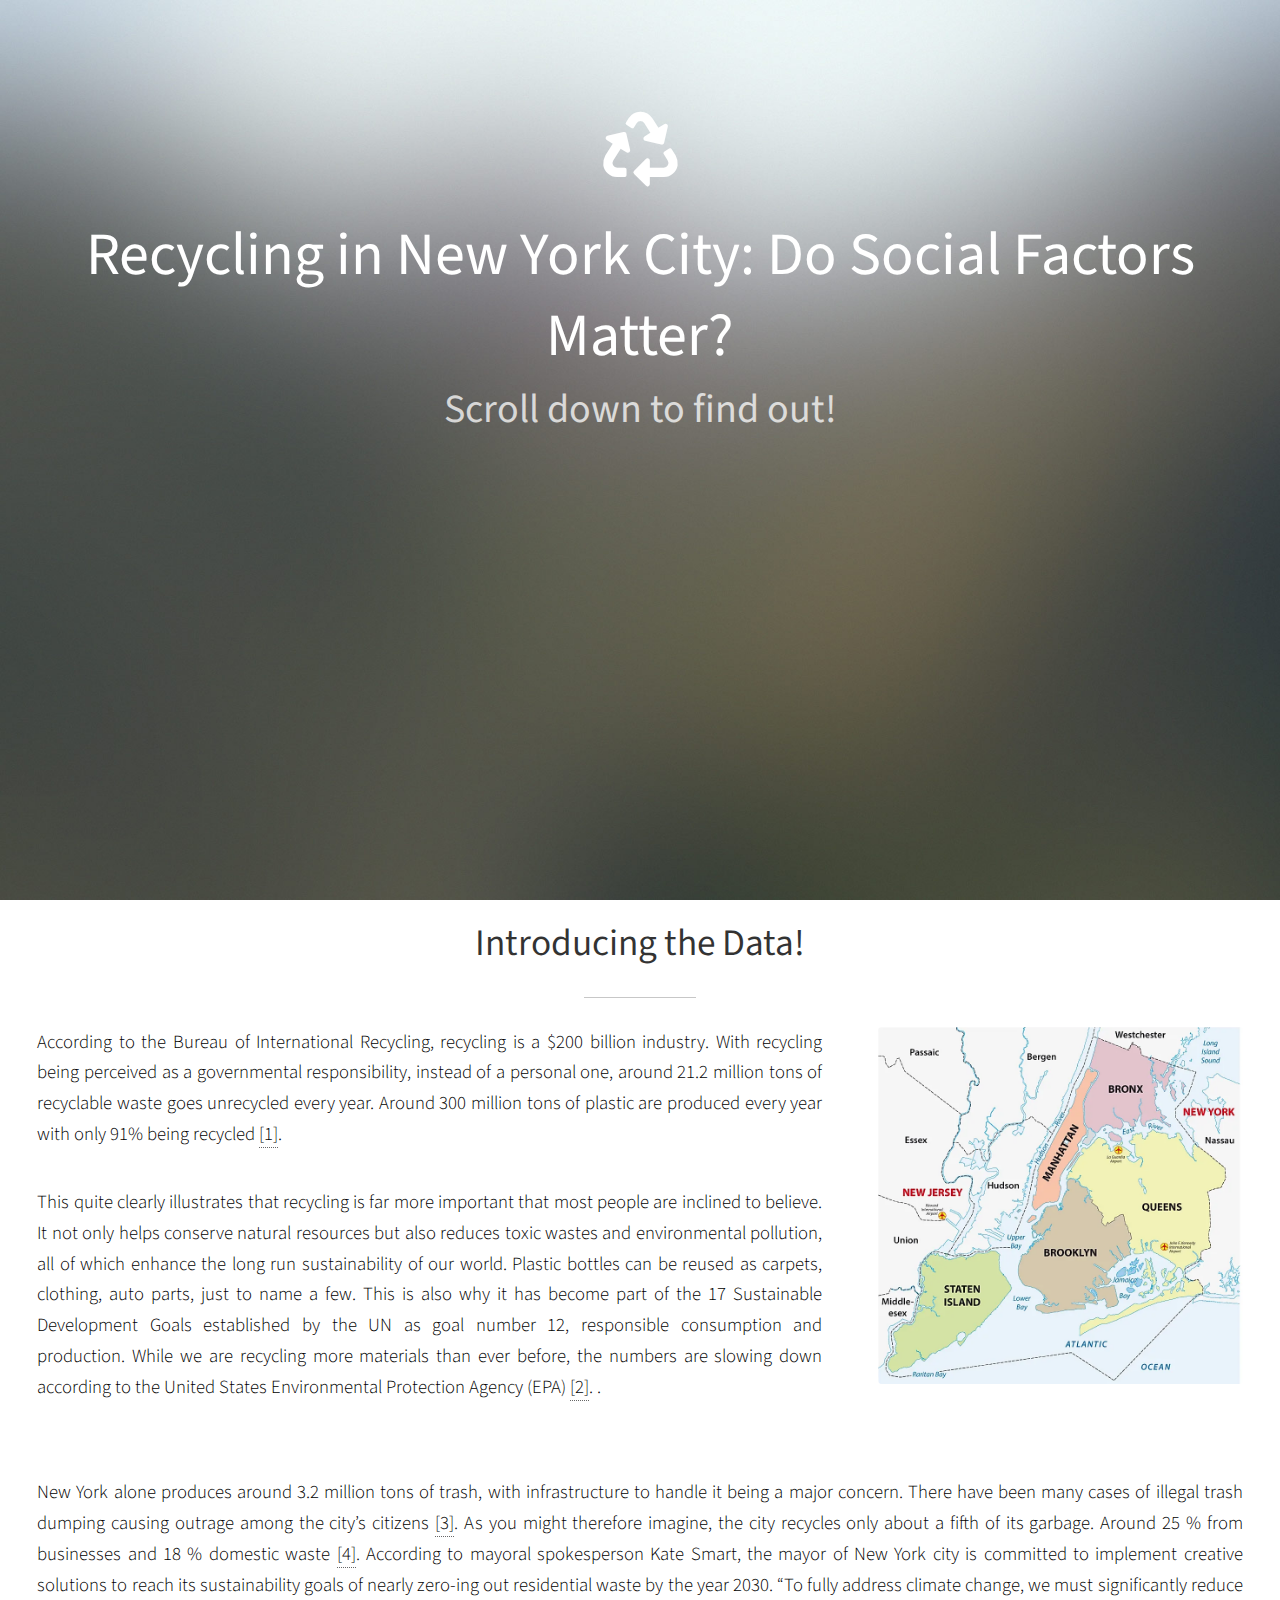
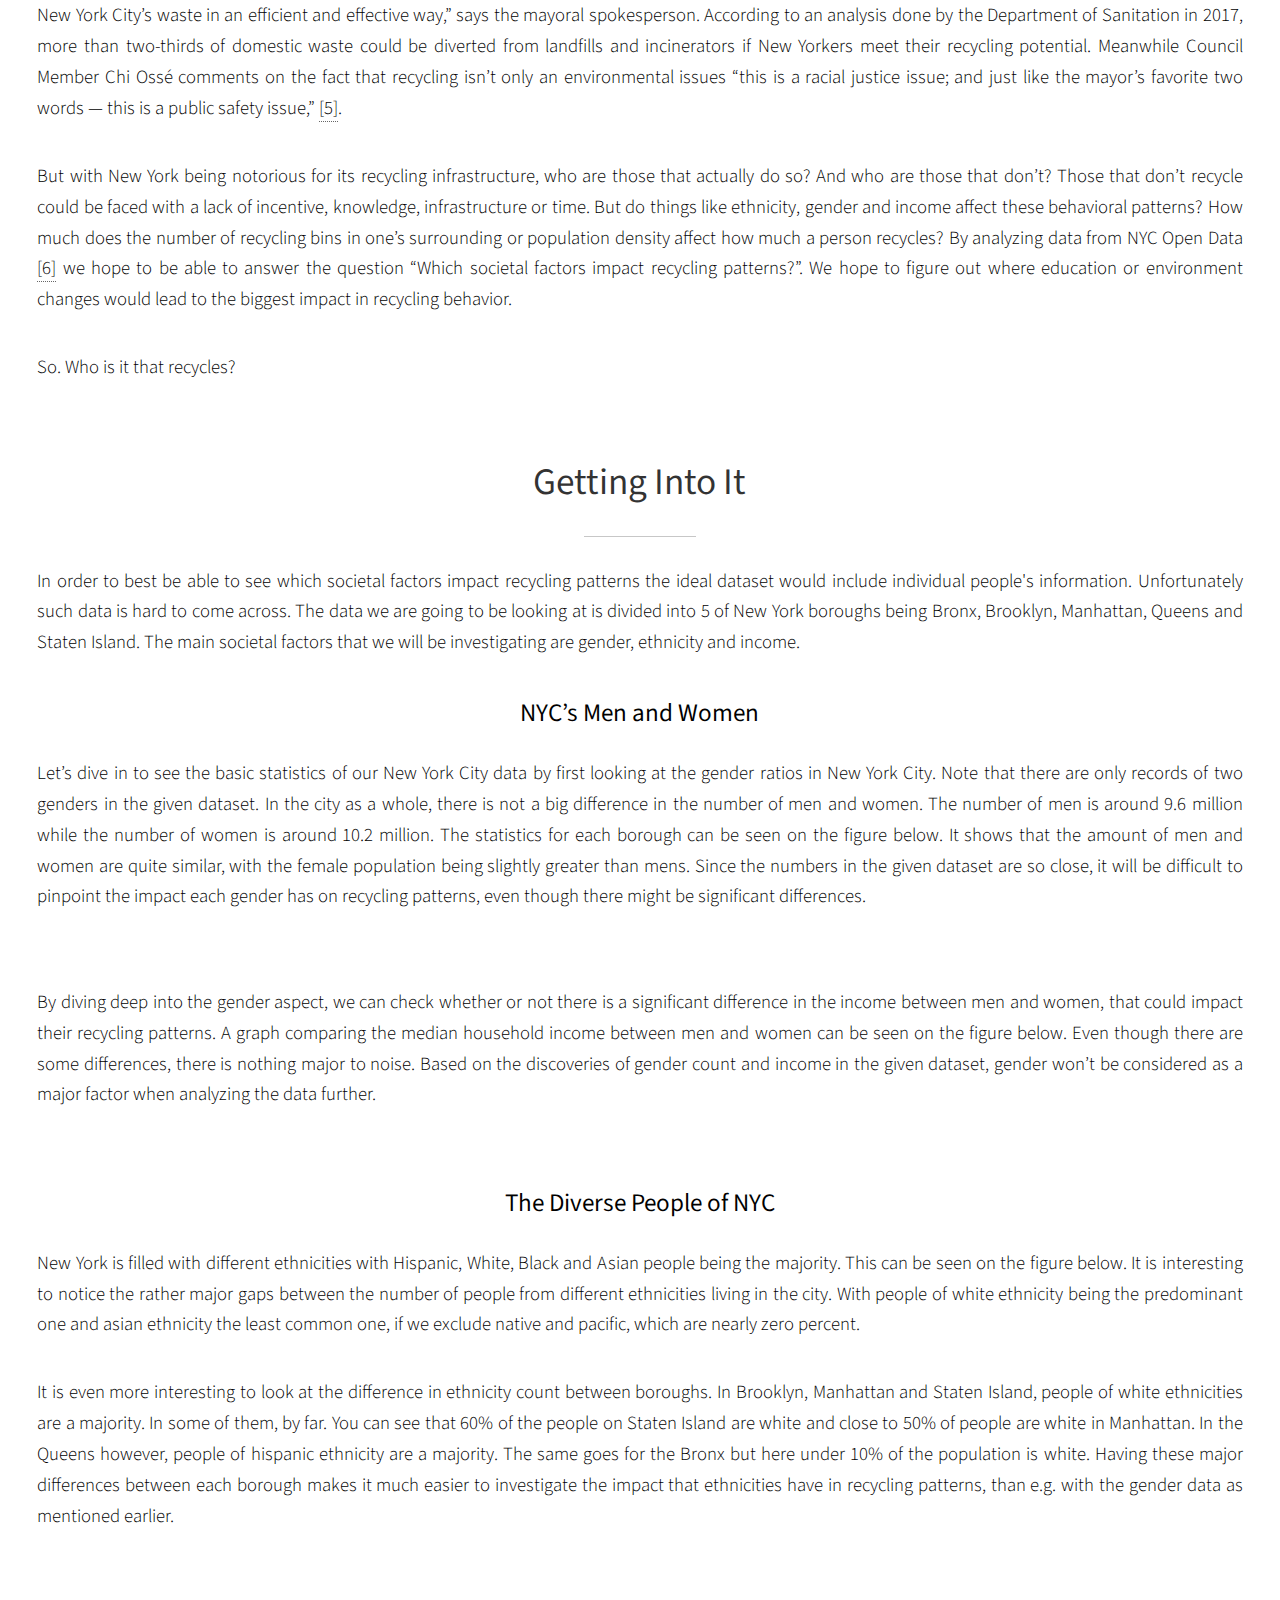
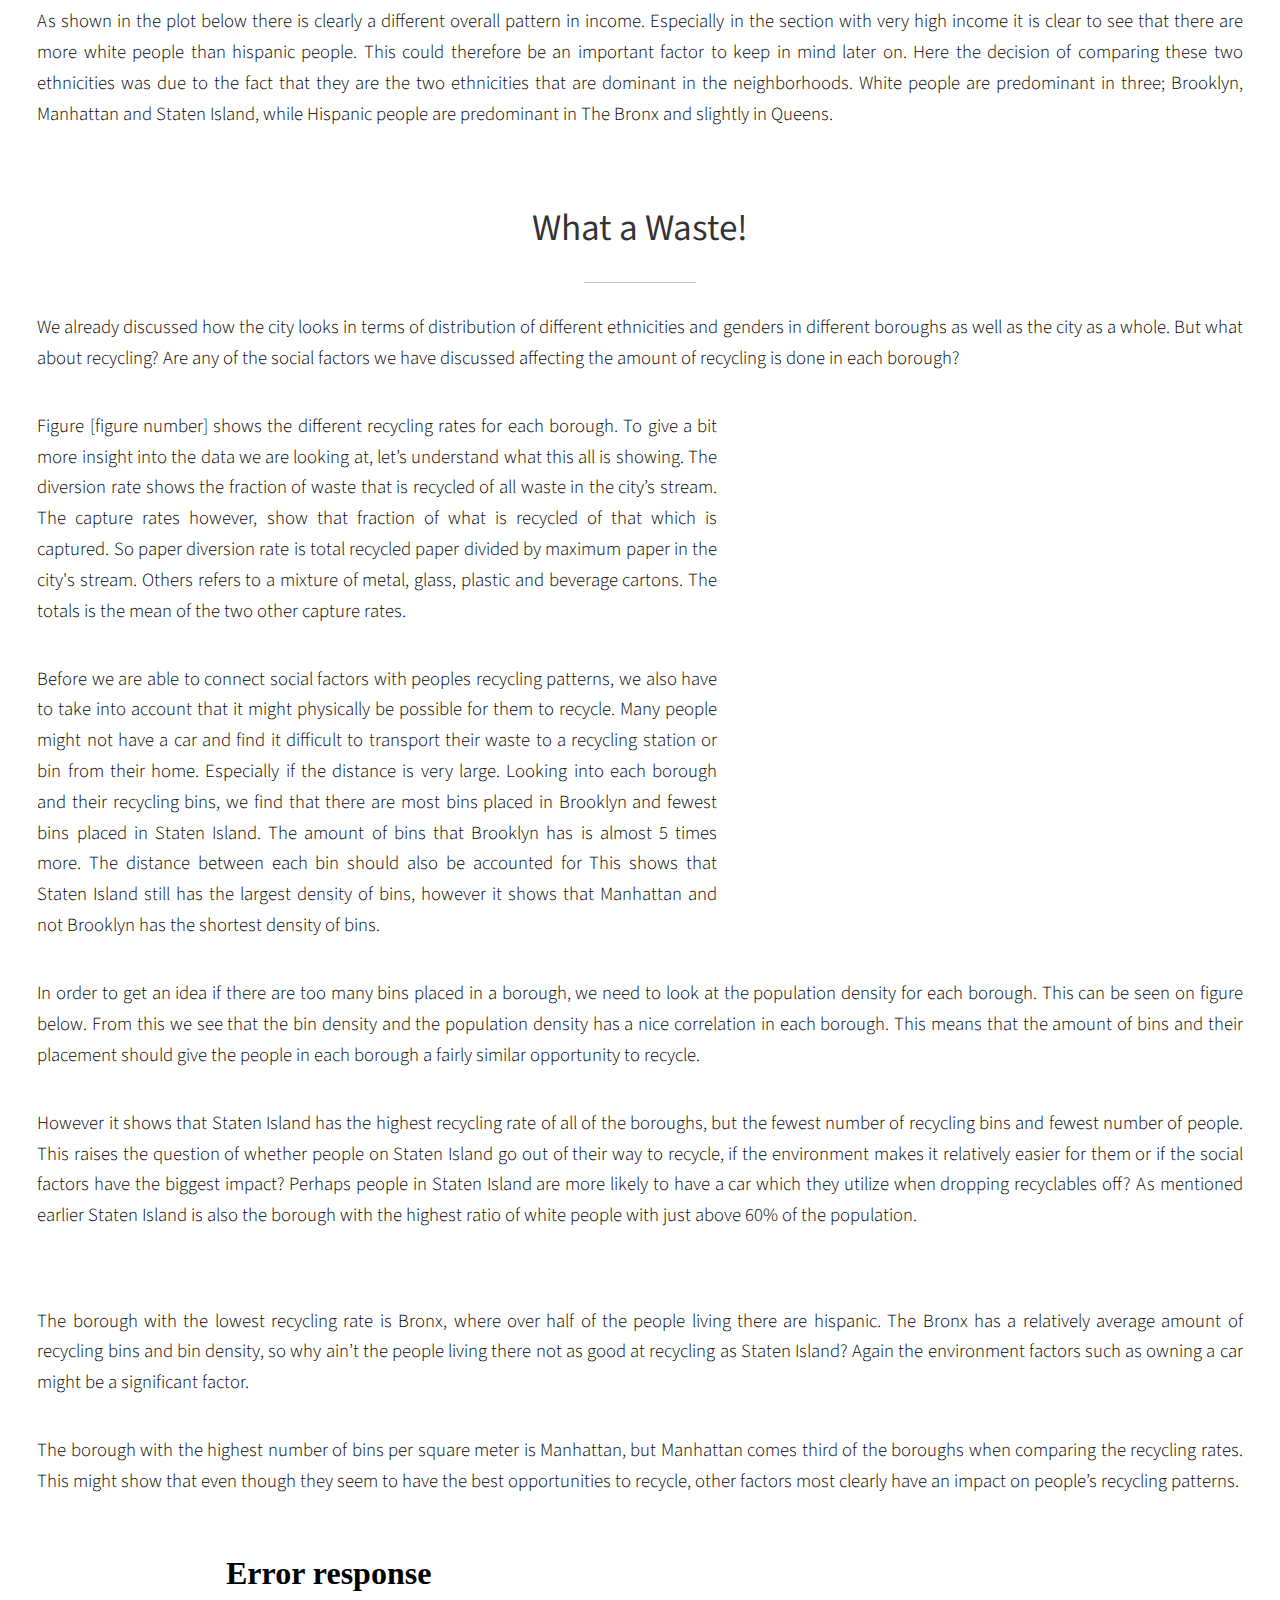
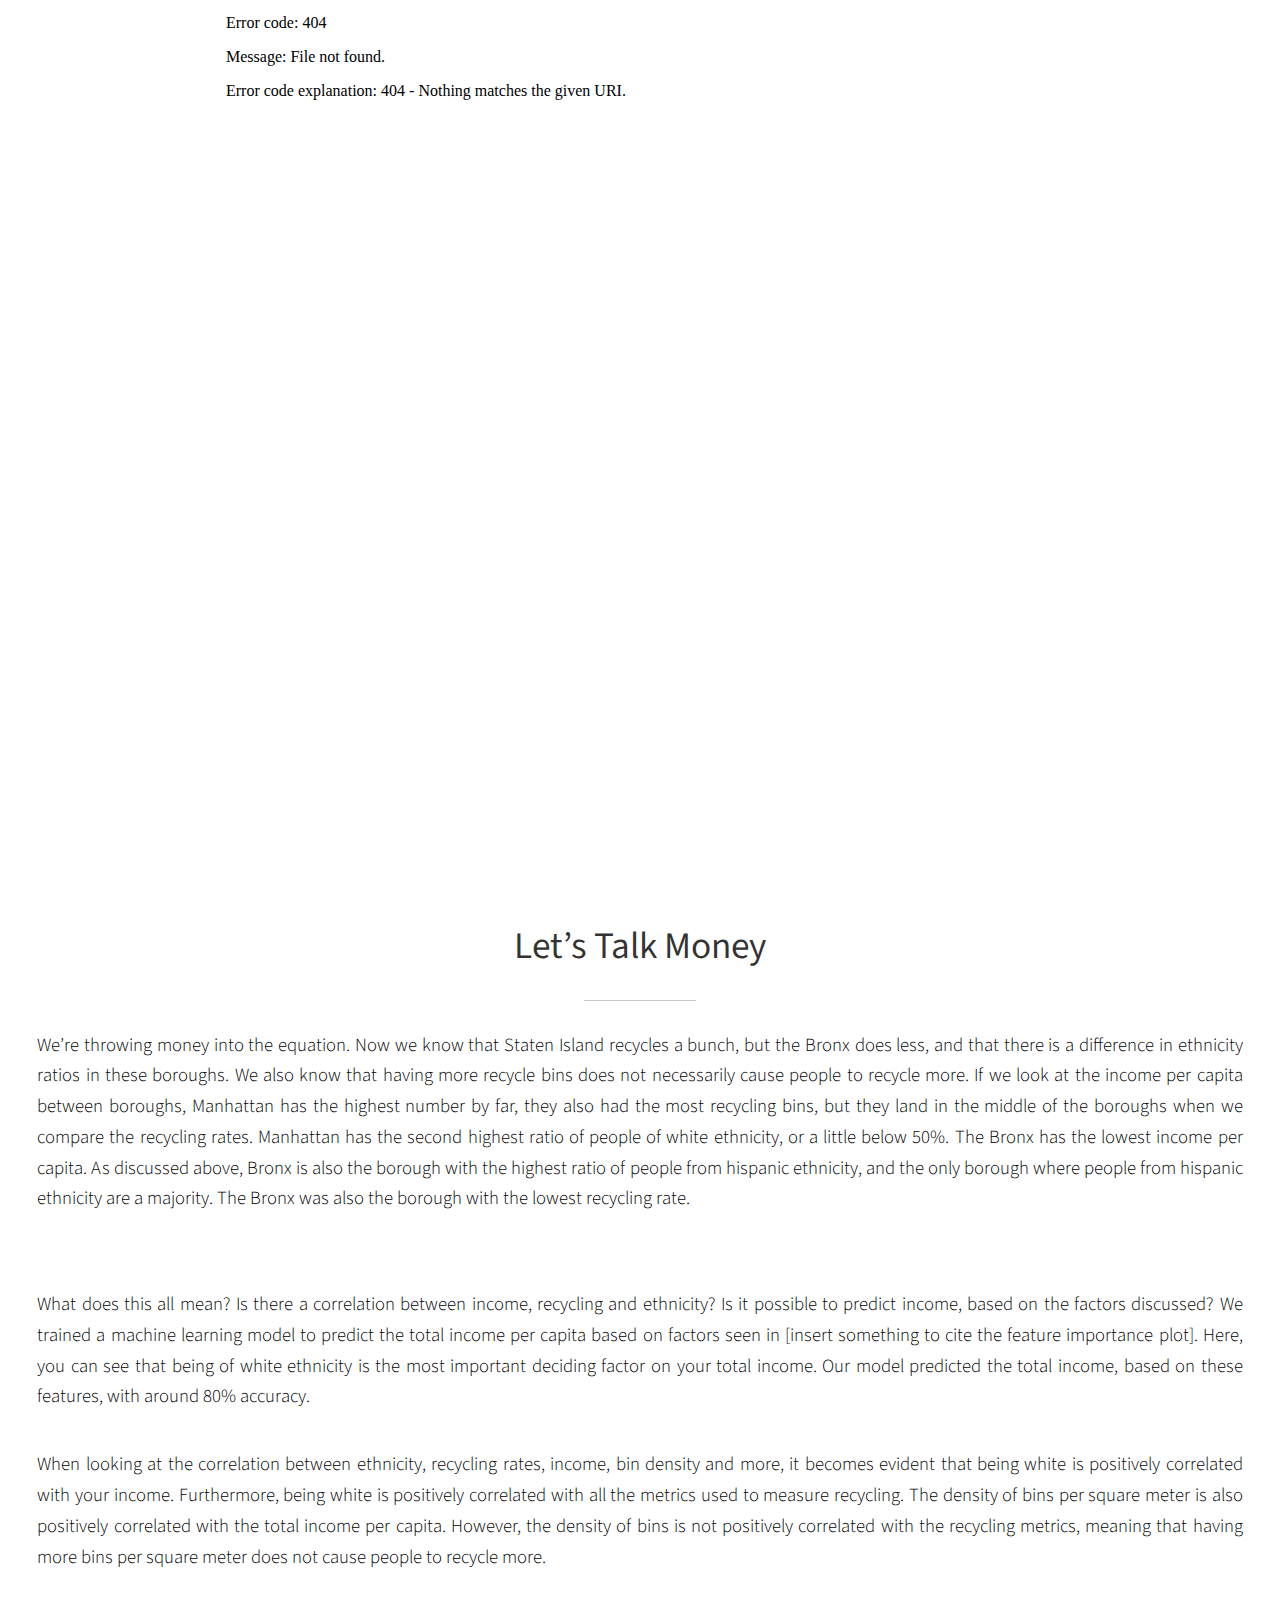
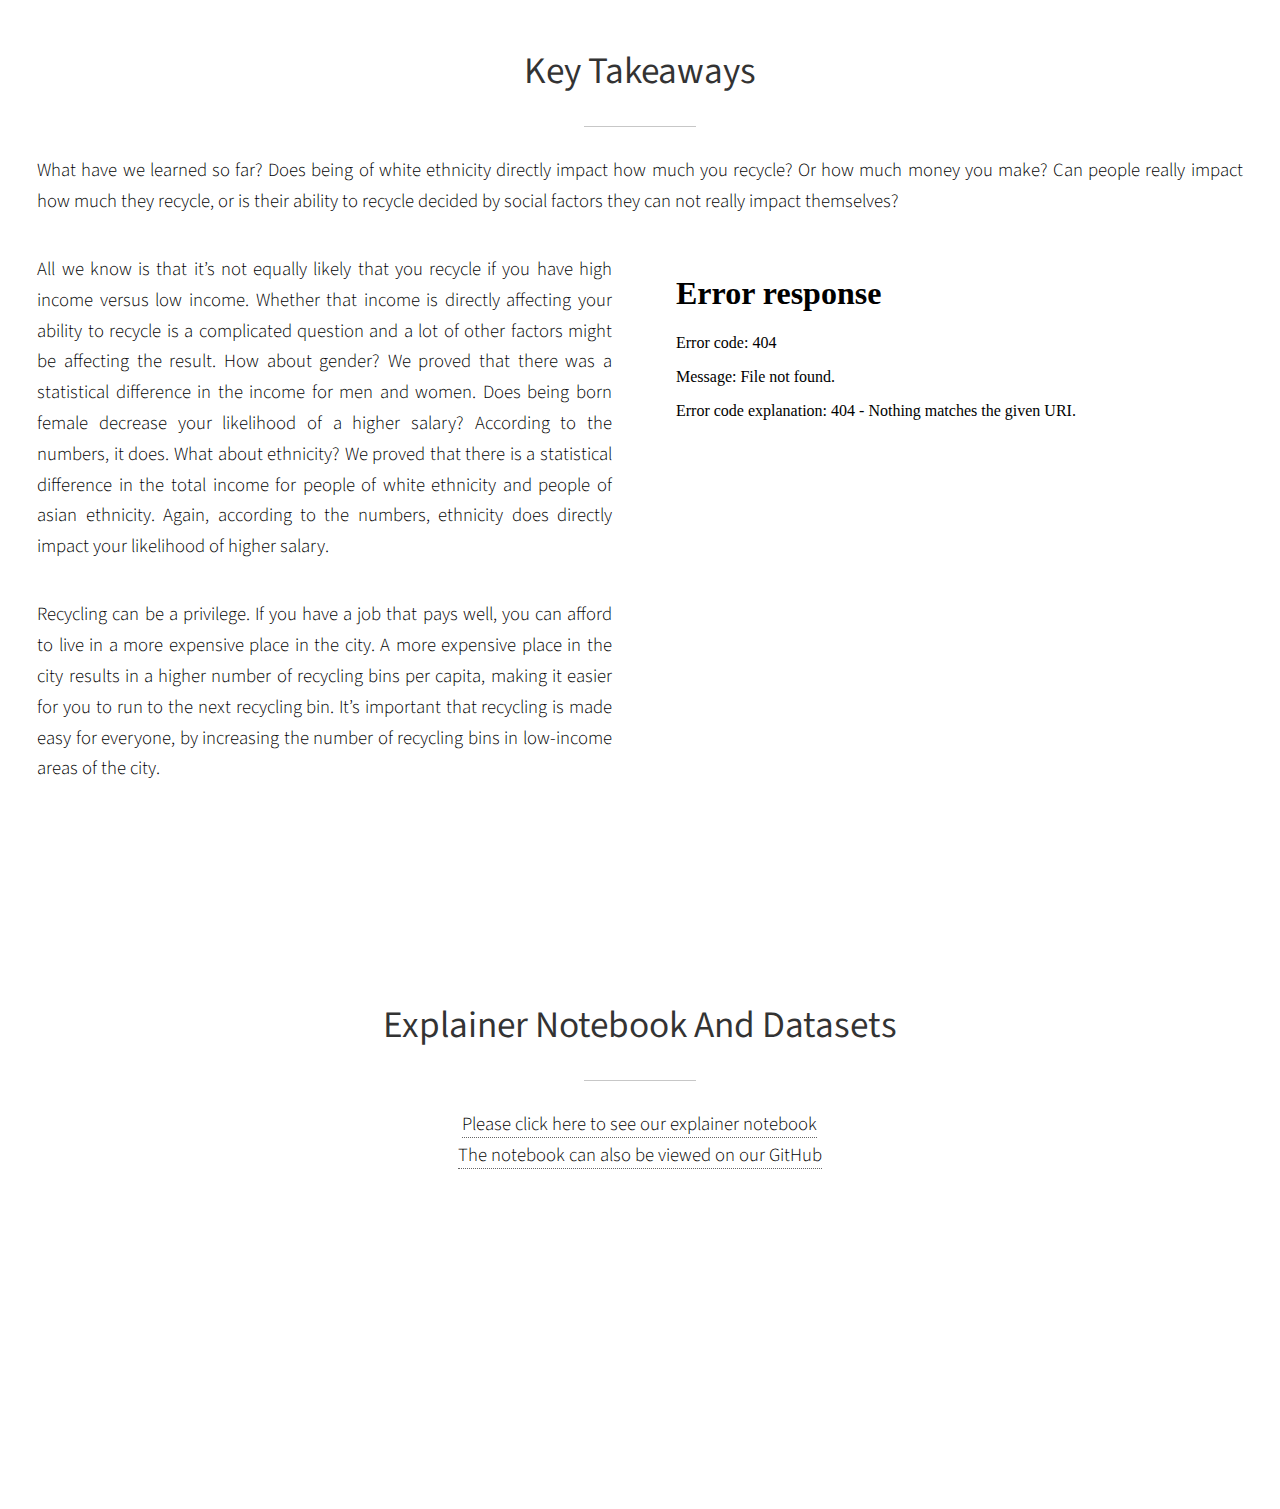
==== commit 49b18d82: "Merge branch 'main' of https://github.com/s163928/02806_Social_data_PAB.github.io into main" ====
--- a/index.html
+++ b/index.html
@@ -18,8 +18,10 @@
 	<section id="header">
 		<div class="inner">
 			<span class="icon solid major fa-recycle"></span>
-			<h1>Title</h1>
-			<p>text?</p>
+			<h1>Recycling in New York City: Do Social Factors Matter?
+			</h1>
+			<p></p>
+			<span style="padding: 10px;font-weight: 400; font-size: 40px;">Scroll down to find out!</span>
 		</div>
 	</section>
 
@@ -116,7 +118,7 @@
 				ratios in New York City. Note that there are only records of two genders in the given dataset. In the
 				city as a whole, there is not a big difference in the number of men and women. The number of men is
 				around 9.6 million while the number of women is around 10.2 million. The statistics for each borough can
-				be seen on figure INSERT FIGURE NUMBER. It shows that the amount of men and women are quite similar,
+				be seen on the figure below. It shows that the amount of men and women are quite similar,
 				with the female population being slightly greater than mens. Since the numbers in the given dataset are
 				so close, it will be difficult to pinpoint the impact each gender has on recycling patterns, even though
 				there might be significant differences.
@@ -127,7 +129,7 @@
 			<p>
 				By diving deep into the gender aspect, we can check whether or not there is a significant difference in
 				the income between men and women, that could impact their recycling patterns. A graph comparing the
-				median household income between men and women can be seen on figure INSERT FIGURE NUMBER. Even though
+				median household income between men and women can be seen on the figure below. Even though
 				there are some differences, there is nothing major to noise. Based on the discoveries of gender count
 				and income in the given dataset, gender won’t be considered as a major factor when analyzing the data
 				further.
@@ -140,14 +142,13 @@
 			</h3>
 			<p>
 				New York is filled with different ethnicities with Hispanic, White, Black and Asian people being the
-				majority. This can be seen on figure INSERT FIGURE NUMBER. It is interesting to notice the rather major
+				majority. This can be seen on the figure below. It is interesting to notice the rather major
 				gaps between the number of people from different ethnicities living in the city. With people of white
 				ethnicity being the predominant one and asian ethnicity the least common one, if we exclude native and
 				pacific, which are nearly zero percent.
 			</p>
 			<p>
-				It is even more interesting to look at the difference in ethnicity count between boroughs. This can be
-				seen on figure INSERT FIGURE NUMBER. In Brooklyn, Manhattan and Staten Island, people of white
+				It is even more interesting to look at the difference in ethnicity count between boroughs. In Brooklyn, Manhattan and Staten Island, people of white
 				ethnicities are a majority. In some of them, by far. You can see that 60% of the people on Staten Island
 				are white and close to 50% of people are white in Manhattan. In the Queens however, people of hispanic
 				ethnicity are a majority. The same goes for the Bronx but here under 10% of the population is white.
@@ -165,7 +166,7 @@
 			</div>
 			<p></p>
 			<p>
-				As shown on figure INSERT FIGURE NUMBER there is clearly a different overall pattern in income.
+				As shown in the plot below there is clearly a different overall pattern in income.
 				Especially in the section with very high income it is clear to see that there are more white people than
 				hispanic people. This could therefore be an important factor to keep in mind later on. Here the decision
 				of comparing these two ethnicities was due to the fact that they are the two ethnicities that are
@@ -217,15 +218,14 @@
 						Especially if
 						the distance is very large. Looking into each borough and their recycling bins, we find that
 						there are
-						most bins placed in Brooklyn and fewest bins placed in Staten Island. This can be seen in figure
-						INSERT
-						FIGURE NUMBER. The amount of bins that Brooklyn has is almost 5 times more. The distance between
+						most bins placed in Brooklyn and fewest bins placed in Staten Island. 
+						The amount of bins that Brooklyn has is almost 5 times more. The distance between
 						each
-						bin should also be accounted for and that can be seen on figure INSERT FIGURE NUMBER. This shows
+						bin should also be accounted for This shows
 						that
-						Staten Island still has the largest distance to a bin, however it shows that Manhattan and not
+						Staten Island still has the largest density of bins, however it shows that Manhattan and not
 						Brooklyn
-						has the shortest distance between bins.
+						has the shortest density of bins.
 					</p>
 				</div>
 				<div class="col-5 col-12-medium">
@@ -240,8 +240,8 @@
 
 
 			<p>
-				In order to get an idea if there are too many pins placed in a borough, we need to look at the
-				population density for each borough. This can be seen on figure INSERT FIGURE NUMBER. From this we see
+				In order to get an idea if there are too many bins placed in a borough, we need to look at the
+				population density for each borough. This can be seen on figure below. From this we see
 				that the bin density and the population density has a nice correlation in each borough. This means that
 				the amount of bins and their placement should give the people in each borough a fairly similar
 				opportunity to recycle.
@@ -332,7 +332,7 @@
 			</header>
 
 			<p>
-				But what does this mean? Does being of white ethnicity directly impact how much you recycle? Or
+				What have we learned so far? Does being of white ethnicity directly impact how much you recycle? Or
 				how much
 				money you make? Can people really impact how much they recycle, or is their ability to recycle
 				decided
@@ -372,349 +372,19 @@
 			</div>
 	</section>
 
-
-
-	<!-- One
-	<section id="one" class="main style1">
-		<div class="container">
-			<div class="row gtr-150">
-				<div class="col-6 col-12-medium">
-					<header class="major">
-						<h2>Lorem ipsum dolor adipiscing<br />
-							amet dolor consequat</h2>
-					</header>
-					<p>Adipiscing a commodo ante nunc accumsan et interdum mi ante adipiscing. A nunc lobortis non nisl
-						amet vis sed volutpat aclacus nascetur ac non. Lorem curae et ante amet sapien sed tempus
-						adipiscing id accumsan.</p>
-				</div>
-				<div class="col-6 col-12-medium imp-medium">
-					<span class="image fit"><img src="images/white_asian_income.png" alt="" /></span>
-				</div>
+		<section id="three" class="main style1 special">
+		<div class="container">
+			<header class="major">
+				<h2>Explainer Notebook And Datasets</h2>
+			</header>
+			<div class="container">
+			<a href="https://nbviewer.org/github/kristink/socialNotebook/blob/main/PABFinal.ipynb">Please click here to see our explainer notebook</a>
+			</div>
+			<div class="container">
+			<a href="https://github.com/kristink/socialNotebook">The notebook can also be viewed on our GitHub</a>
 			</div>
 		</div>
 	</section>
--->
-
-
-
-
-	<!-- Five -->
-	<!--
-			<section id="five" class="main style1">
-				<div class="container">
-					<header class="major special">
-						<h2>Elements</h2>
-					</header>
-
-					<section>
-						<h4>Text</h4>
-						<p>This is <b>bold</b> and this is <strong>strong</strong>. This is <i>italic</i> and this is <em>emphasized</em>.
-						This is <sup>superscript</sup> text and this is <sub>subscript</sub> text.
-						This is <u>underlined</u> and this is code: <code>for (;;) { ... }</code>. Finally, <a href="#">this is a link</a>.</p>
-						<hr />
-						<header>
-							<h4>Heading with a Subtitle</h4>
-							<p>Lorem ipsum dolor sit amet nullam id egestas urna aliquam</p>
-						</header>
-						<p>Nunc lacinia ante nunc ac lobortis. Interdum adipiscing gravida odio porttitor sem non mi integer non faucibus ornare mi ut ante amet placerat aliquet. Volutpat eu sed ante lacinia sapien lorem accumsan varius montes viverra nibh in adipiscing blandit tempus accumsan.</p>
-						<header>
-							<h5>Heading with a Subtitle</h5>
-							<p>Lorem ipsum dolor sit amet nullam id egestas urna aliquam</p>
-						</header>
-						<p>Nunc lacinia ante nunc ac lobortis. Interdum adipiscing gravida odio porttitor sem non mi integer non faucibus ornare mi ut ante amet placerat aliquet. Volutpat eu sed ante lacinia sapien lorem accumsan varius montes viverra nibh in adipiscing blandit tempus accumsan.</p>
-						<hr />
-						<h2>Heading Level 2</h2>
-						<h3>Heading Level 3</h3>
-						<h4>Heading Level 4</h4>
-						<h5>Heading Level 5</h5>
-						<h6>Heading Level 6</h6>
-						<hr />
-						<h5>Blockquote</h5>
-						<blockquote>Fringilla nisl. Donec accumsan interdum nisi, quis tincidunt felis sagittis eget tempus euismod. Vestibulum ante ipsum primis in faucibus vestibulum. Blandit adipiscing eu felis iaculis volutpat ac adipiscing accumsan faucibus. Vestibulum ante ipsum primis in faucibus lorem ipsum dolor sit amet nullam adipiscing eu felis.</blockquote>
-						<h5>Preformatted</h5>
-						<pre><code>i = 0;
-
-while (!deck.isInOrder()) {
-print 'Iteration ' + i;
-deck.shuffle();
-i++;
-}
-
-print 'It took ' + i + ' iterations to sort the deck.';</code></pre>
-					</section>
-
-					<section>
-						<h4>Lists</h4>
-						<div class="row">
-							<div class="col-6 col-12-medium">
-								<h5>Unordered</h5>
-								<ul>
-									<li>Dolor pulvinar etiam.</li>
-									<li>Sagittis adipiscing.</li>
-									<li>Felis enim feugiat.</li>
-								</ul>
-								<h5>Alternate</h5>
-								<ul class="alt">
-									<li>Dolor pulvinar etiam.</li>
-									<li>Sagittis adipiscing.</li>
-									<li>Felis enim feugiat.</li>
-								</ul>
-							</div>
-							<div class="col-6 col-12-medium">
-								<h5>Ordered</h5>
-								<ol>
-									<li>Dolor pulvinar etiam.</li>
-									<li>Etiam vel felis viverra.</li>
-									<li>Felis enim feugiat.</li>
-									<li>Dolor pulvinar etiam.</li>
-									<li>Etiam vel felis lorem.</li>
-									<li>Felis enim et feugiat.</li>
-								</ol>
-								<h5>Icons</h5>
-								<ul class="icons">
-									<li><a href="#" class="icon brands fa-twitter"><span class="label">Twitter</span></a></li>
-									<li><a href="#" class="icon brands fa-facebook-f"><span class="label">Facebook</span></a></li>
-									<li><a href="#" class="icon brands fa-instagram"><span class="label">Instagram</span></a></li>
-									<li><a href="#" class="icon brands fa-github"><span class="label">Github</span></a></li>
-								</ul>
-							</div>
-						</div>
-						<h5>Actions</h5>
-						<div class="row">
-							<div class="col-6 col-12-medium">
-								<ul class="actions">
-									<li><a href="#" class="button primary">Default</a></li>
-									<li><a href="#" class="button">Default</a></li>
-								</ul>
-								<ul class="actions small">
-									<li><a href="#" class="button primary small">Small</a></li>
-									<li><a href="#" class="button small">Small</a></li>
-								</ul>
-								<ul class="actions stacked">
-									<li><a href="#" class="button primary">Default</a></li>
-									<li><a href="#" class="button">Default</a></li>
-								</ul>
-								<ul class="actions stacked">
-									<li><a href="#" class="button primary small">Small</a></li>
-									<li><a href="#" class="button small">Small</a></li>
-								</ul>
-							</div>
-							<div class="col-6 col-12-medium">
-								<ul class="actions stacked">
-									<li><a href="#" class="button primary fit">Default</a></li>
-									<li><a href="#" class="button fit">Default</a></li>
-								</ul>
-								<ul class="actions stacked">
-									<li><a href="#" class="button primary small fit">Small</a></li>
-									<li><a href="#" class="button small fit">Small</a></li>
-								</ul>
-							</div>
-						</div>
-					</section>
-
-					<section>
-						<h4>Table</h4>
-						<h5>Default</h5>
-						<div class="table-wrapper">
-							<table>
-								<thead>
-									<tr>
-										<th>Name</th>
-										<th>Description</th>
-										<th>Price</th>
-									</tr>
-								</thead>
-								<tbody>
-									<tr>
-										<td>Item One</td>
-										<td>Ante turpis integer aliquet porttitor.</td>
-										<td>29.99</td>
-									</tr>
-									<tr>
-										<td>Item Two</td>
-										<td>Vis ac commodo adipiscing arcu aliquet.</td>
-										<td>19.99</td>
-									</tr>
-									<tr>
-										<td>Item Three</td>
-										<td> Morbi faucibus arcu accumsan lorem.</td>
-										<td>29.99</td>
-									</tr>
-									<tr>
-										<td>Item Four</td>
-										<td>Vitae integer tempus condimentum.</td>
-										<td>19.99</td>
-									</tr>
-									<tr>
-										<td>Item Five</td>
-										<td>Ante turpis integer aliquet porttitor.</td>
-										<td>29.99</td>
-									</tr>
-								</tbody>
-								<tfoot>
-									<tr>
-										<td colspan="2"></td>
-										<td>100.00</td>
-									</tr>
-								</tfoot>
-							</table>
-						</div>
-
-						<h5>Alternate</h5>
-						<div class="table-wrapper">
-							<table class="alt">
-								<thead>
-									<tr>
-										<th>Name</th>
-										<th>Description</th>
-										<th>Price</th>
-									</tr>
-								</thead>
-								<tbody>
-									<tr>
-										<td>Item One</td>
-										<td>Ante turpis integer aliquet porttitor.</td>
-										<td>29.99</td>
-									</tr>
-									<tr>
-										<td>Item Two</td>
-										<td>Vis ac commodo adipiscing arcu aliquet.</td>
-										<td>19.99</td>
-									</tr>
-									<tr>
-										<td>Item Three</td>
-										<td> Morbi faucibus arcu accumsan lorem.</td>
-										<td>29.99</td>
-									</tr>
-									<tr>
-										<td>Item Four</td>
-										<td>Vitae integer tempus condimentum.</td>
-										<td>19.99</td>
-									</tr>
-									<tr>
-										<td>Item Five</td>
-										<td>Ante turpis integer aliquet porttitor.</td>
-										<td>29.99</td>
-									</tr>
-								</tbody>
-								<tfoot>
-									<tr>
-										<td colspan="2"></td>
-										<td>100.00</td>
-									</tr>
-								</tfoot>
-							</table>
-						</div>
-					</section>
-
-					<section>
-						<h4>Buttons</h4>
-						<ul class="actions">
-							<li><a href="#" class="button primary">Primary</a></li>
-							<li><a href="#" class="button">Default</a></li>
-						</ul>
-						<ul class="actions">
-							<li><a href="#" class="button large">Large</a></li>
-							<li><a href="#" class="button">Default</a></li>
-							<li><a href="#" class="button small">Small</a></li>
-						</ul>
-						<ul class="actions fit">
-							<li><a href="#" class="button fit">Fit</a></li>
-							<li><a href="#" class="button primary fit">Fit</a></li>
-							<li><a href="#" class="button fit">Fit</a></li>
-						</ul>
-						<ul class="actions fit small">
-							<li><a href="#" class="button primary fit small">Fit + Small</a></li>
-							<li><a href="#" class="button fit small">Fit + Small</a></li>
-							<li><a href="#" class="button primary fit small">Fit + Small</a></li>
-						</ul>
-						<ul class="actions">
-							<li><a href="#" class="button primary icon solid fa-download">Icon</a></li>
-							<li><a href="#" class="button icon solid fa-download">Icon</a></li>
-						</ul>
-						<ul class="actions">
-							<li><span class="button primary disabled">Disabled</span></li>
-							<li><span class="button disabled">Disabled</span></li>
-						</ul>
-					</section>
-
-					<section>
-						<h4>Form</h4>
-						<form method="post" action="#">
-							<div class="row gtr-uniform gtr-50">
-								<div class="col-6 col-12-xsmall">
-									<input type="text" name="demo-name" id="demo-name" value="" placeholder="Name" />
-								</div>
-								<div class="col-6 col-12-xsmall">
-									<input type="email" name="demo-email" id="demo-email" value="" placeholder="Email" />
-								</div>
-								<div class="col-12">
-									<select name="demo-category" id="demo-category">
-										<option value="">- Category -</option>
-										<option value="1">Manufacturing</option>
-										<option value="1">Shipping</option>
-										<option value="1">Administration</option>
-										<option value="1">Human Resources</option>
-									</select>
-								</div>
-								<div class="col-4 col-12-small">
-									<input type="radio" id="demo-priority-low" name="demo-priority" checked>
-									<label for="demo-priority-low">Low</label>
-								</div>
-								<div class="col-4 col-12-small">
-									<input type="radio" id="demo-priority-normal" name="demo-priority">
-									<label for="demo-priority-normal">Normal</label>
-								</div>
-								<div class="col-4 col-12-small">
-									<input type="radio" id="demo-priority-high" name="demo-priority">
-									<label for="demo-priority-high">High</label>
-								</div>
-								<div class="col-6 col-12-small">
-									<input type="checkbox" id="demo-copy" name="demo-copy">
-									<label for="demo-copy">Email me a copy</label>
-								</div>
-								<div class="col-6 col-12-small">
-									<input type="checkbox" id="demo-human" name="demo-human" checked>
-									<label for="demo-human">Not a robot</label>
-								</div>
-								<div class="col-12">
-									<textarea name="demo-message" id="demo-message" placeholder="Enter your message" rows="6"></textarea>
-								</div>
-								<div class="col-12">
-									<ul class="actions">
-										<li><input type="submit" value="Send Message" class="primary" /></li>
-										<li><input type="reset" value="Reset" /></li>
-									</ul>
-								</div>
-							</div>
-						</form>
-					</section>
-
-					<section>
-						<h4>Image</h4>
-						<h5>Fit</h5>
-						<div class="box alt">
-							<div class="row gtr-uniform gtr-50">
-								<div class="col-12"><span class="image fit"><img src="images/pic06.jpg" alt="" /></span></div>
-								<div class="col-4"><span class="image fit"><img src="images/pic02.jpg" alt="" /></span></div>
-								<div class="col-4"><span class="image fit"><img src="images/pic03.jpg" alt="" /></span></div>
-								<div class="col-4"><span class="image fit"><img src="images/pic04.jpg" alt="" /></span></div>
-								<div class="col-4"><span class="image fit"><img src="images/pic03.jpg" alt="" /></span></div>
-								<div class="col-4"><span class="image fit"><img src="images/pic04.jpg" alt="" /></span></div>
-								<div class="col-4"><span class="image fit"><img src="images/pic02.jpg" alt="" /></span></div>
-								<div class="col-4"><span class="image fit"><img src="images/pic04.jpg" alt="" /></span></div>
-								<div class="col-4"><span class="image fit"><img src="images/pic02.jpg" alt="" /></span></div>
-								<div class="col-4"><span class="image fit"><img src="images/pic03.jpg" alt="" /></span></div>
-							</div>
-						</div>
-						<h5>Left &amp; Right</h5>
-						<p><span class="image left"><img src="images/pic05.jpg" alt="" /></span>Fringilla nisl. Donec accumsan interdum nisi, quis tincidunt felis sagittis eget. tempus euismod. Vestibulum ante ipsum primis in faucibus vestibulum. Blandit adipiscing eu felis iaculis volutpat ac adipiscing accumsan eu faucibus. Integer ac pellentesque praesent tincidunt felis sagittis eget. tempus euismod. Vestibulum ante ipsum primis in faucibus vestibulum. Blandit adipiscing eu felis iaculis volutpat ac adipiscing accumsan eu faucibus. Integer ac pellentesque praesent. Donec accumsan interdum nisi, quis tincidunt felis sagittis eget. tempus euismod. Vestibulum ante ipsum primis in faucibus vestibulum. Blandit adipiscing eu felis iaculis volutpat ac adipiscing accumsan eu faucibus. Integer ac pellentesque praesent tincidunt felis sagittis eget. tempus euismod. Vestibulum ante ipsum primis in faucibus vestibulum. Blandit adipiscing eu felis iaculis volutpat ac adipiscing accumsan eu faucibus. Integer ac pellentesque praesent. Blandit adipiscing eu felis iaculis volutpat ac adipiscing accumsan eu faucibus. Integer ac pellentesque praesent tincidunt felis sagittis eget. tempus euismod. Vestibulum ante ipsum primis in faucibus vestibulum. Blandit adipiscing eu felis iaculis volutpat ac adipiscing accumsan eu faucibus. Integer ac pellentesque praesent.</p>
-						<p><span class="image right"><img src="images/pic05.jpg" alt="" /></span>Fringilla nisl. Donec accumsan interdum nisi, quis tincidunt felis sagittis eget. tempus euismod. Vestibulum ante ipsum primis in faucibus vestibulum. Blandit adipiscing eu felis iaculis volutpat ac adipiscing accumsan eu faucibus. Integer ac pellentesque praesent tincidunt felis sagittis eget. tempus euismod. Vestibulum ante ipsum primis in faucibus vestibulum. Blandit adipiscing eu felis iaculis volutpat ac adipiscing accumsan eu faucibus. Integer ac pellentesque praesent. Donec accumsan interdum nisi, quis tincidunt felis sagittis eget. tempus euismod. Vestibulum ante ipsum primis in faucibus vestibulum. Blandit adipiscing eu felis iaculis volutpat ac adipiscing accumsan eu faucibus. Integer ac pellentesque praesent tincidunt felis sagittis eget. tempus euismod. Vestibulum ante ipsum primis in faucibus vestibulum. Blandit adipiscing eu felis iaculis volutpat ac adipiscing accumsan eu faucibus. Integer ac pellentesque praesent. Blandit adipiscing eu felis iaculis volutpat ac adipiscing accumsan eu faucibus. Integer ac pellentesque praesent tincidunt felis sagittis eget. tempus euismod. Vestibulum ante ipsum primis in faucibus vestibulum. Blandit adipiscing eu felis iaculis volutpat ac adipiscing accumsan eu faucibus. Integer ac pellentesque praesent.</p>
-					</section>
-
-				</div>
-			</section>
-		-->
 
 	<!-- Footer -->
 	<section id="footer">
--- a/assets/css/main.css
+++ b/assets/css/main.css
@@ -2949,7 +2949,7 @@
 }
 
 .main.style1 {
-	background: #fff;
+	background: rgb(255, 255, 255);
 }
 
 .main.style2 {
@@ -3051,12 +3051,12 @@
 
 #header {
 	padding: 5em 0 5em 0;
-	background-color: #4686a0;
+	background-image: url("../../images/header.jpg");
+	background-size: 100vw 100vh;
+	height: 100vh;
+	background-repeat: no-repeat;
+
 	color: rgba(255, 255, 255, 0.75);
-	background-attachment: auto, fixed, fixed;
-	background-image: url("images/overlay2.png"), url("../../images/header.jpg"), linear-gradient(45deg, #9dc66b 5%, #4fa49a 30%, #4361c2);
-	background-position: top left, center center, center center;
-	background-size: auto, cover, cover;
 	overflow: hidden;
 	position: relative;
 	text-align: center;
@@ -3151,6 +3151,8 @@
 
 #header h1 {
 	margin: 0;
+	font-weight: 400;
+	font-size: 60px;
 }
 
 #header p {
@@ -3197,6 +3199,7 @@
 	opacity: 1;
 	position: relative;
 	z-index: 1;
+
 }
 
 #header .inner .actions {
